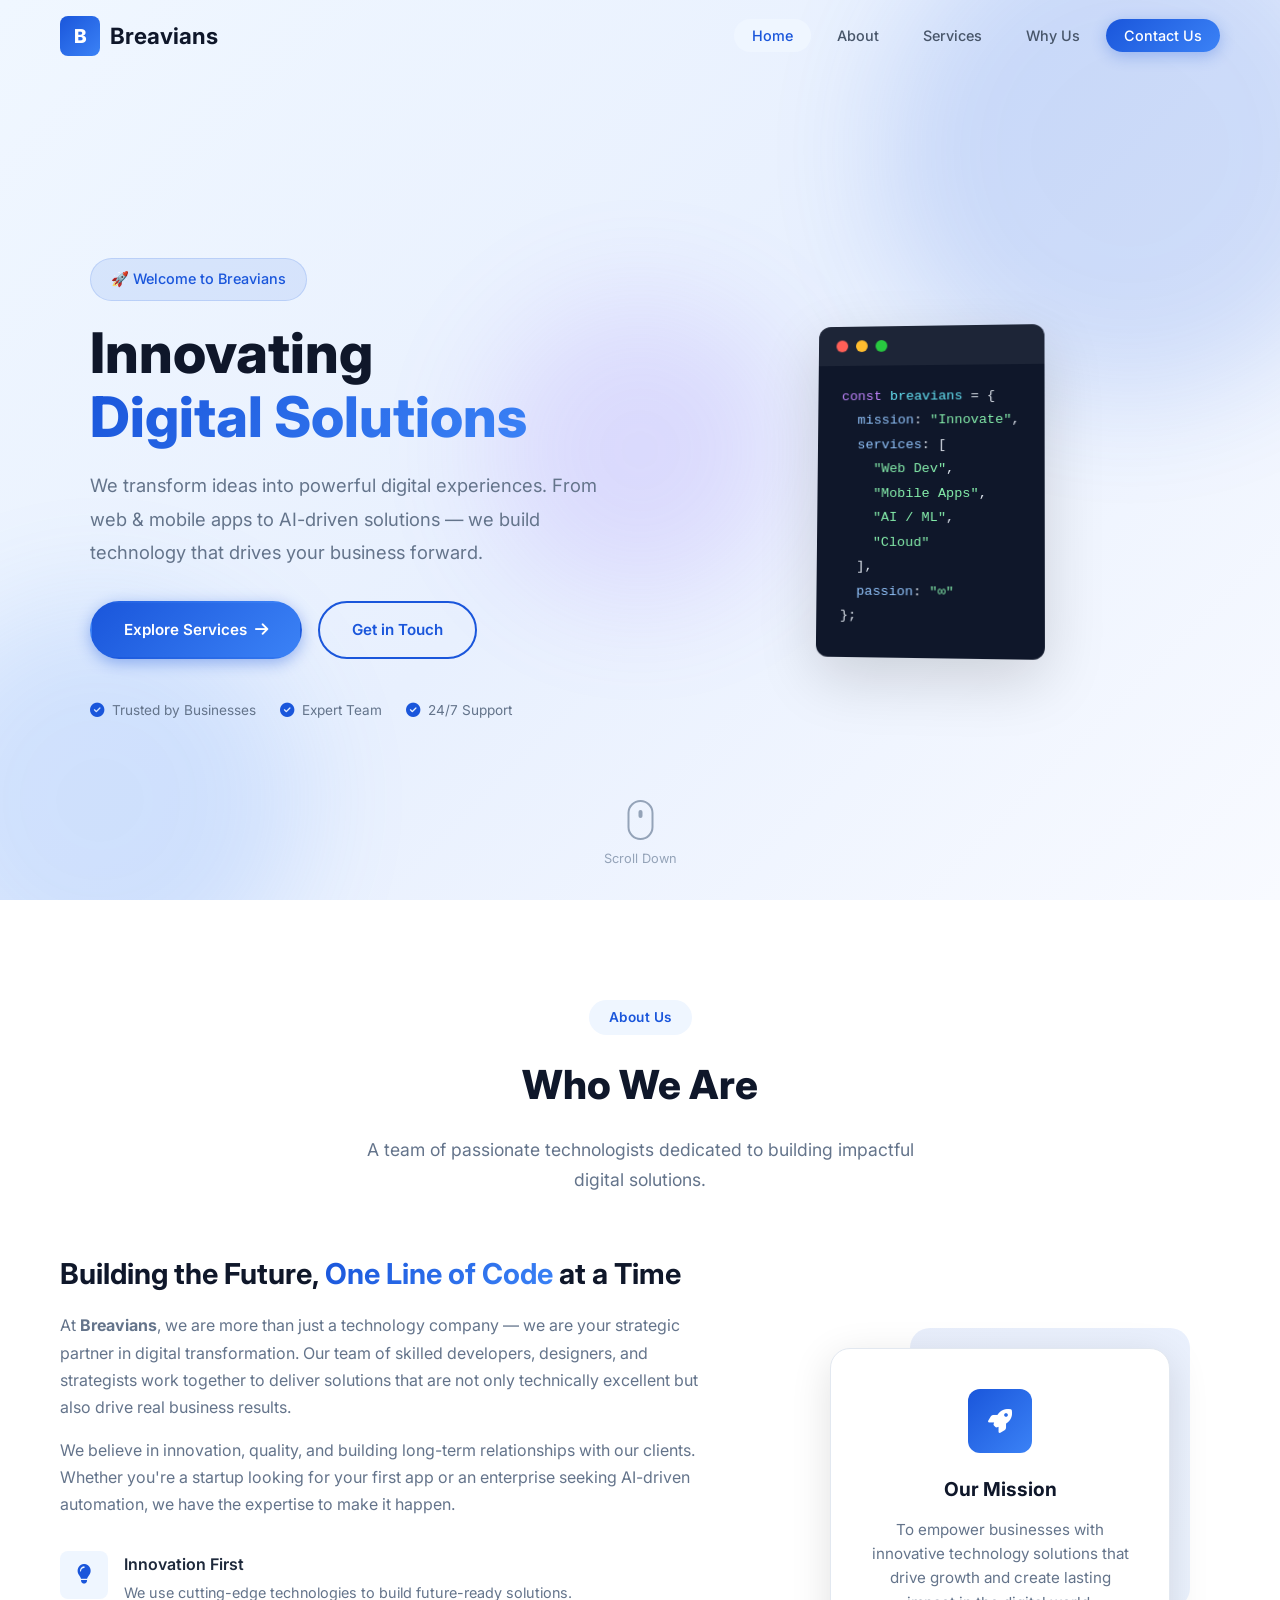
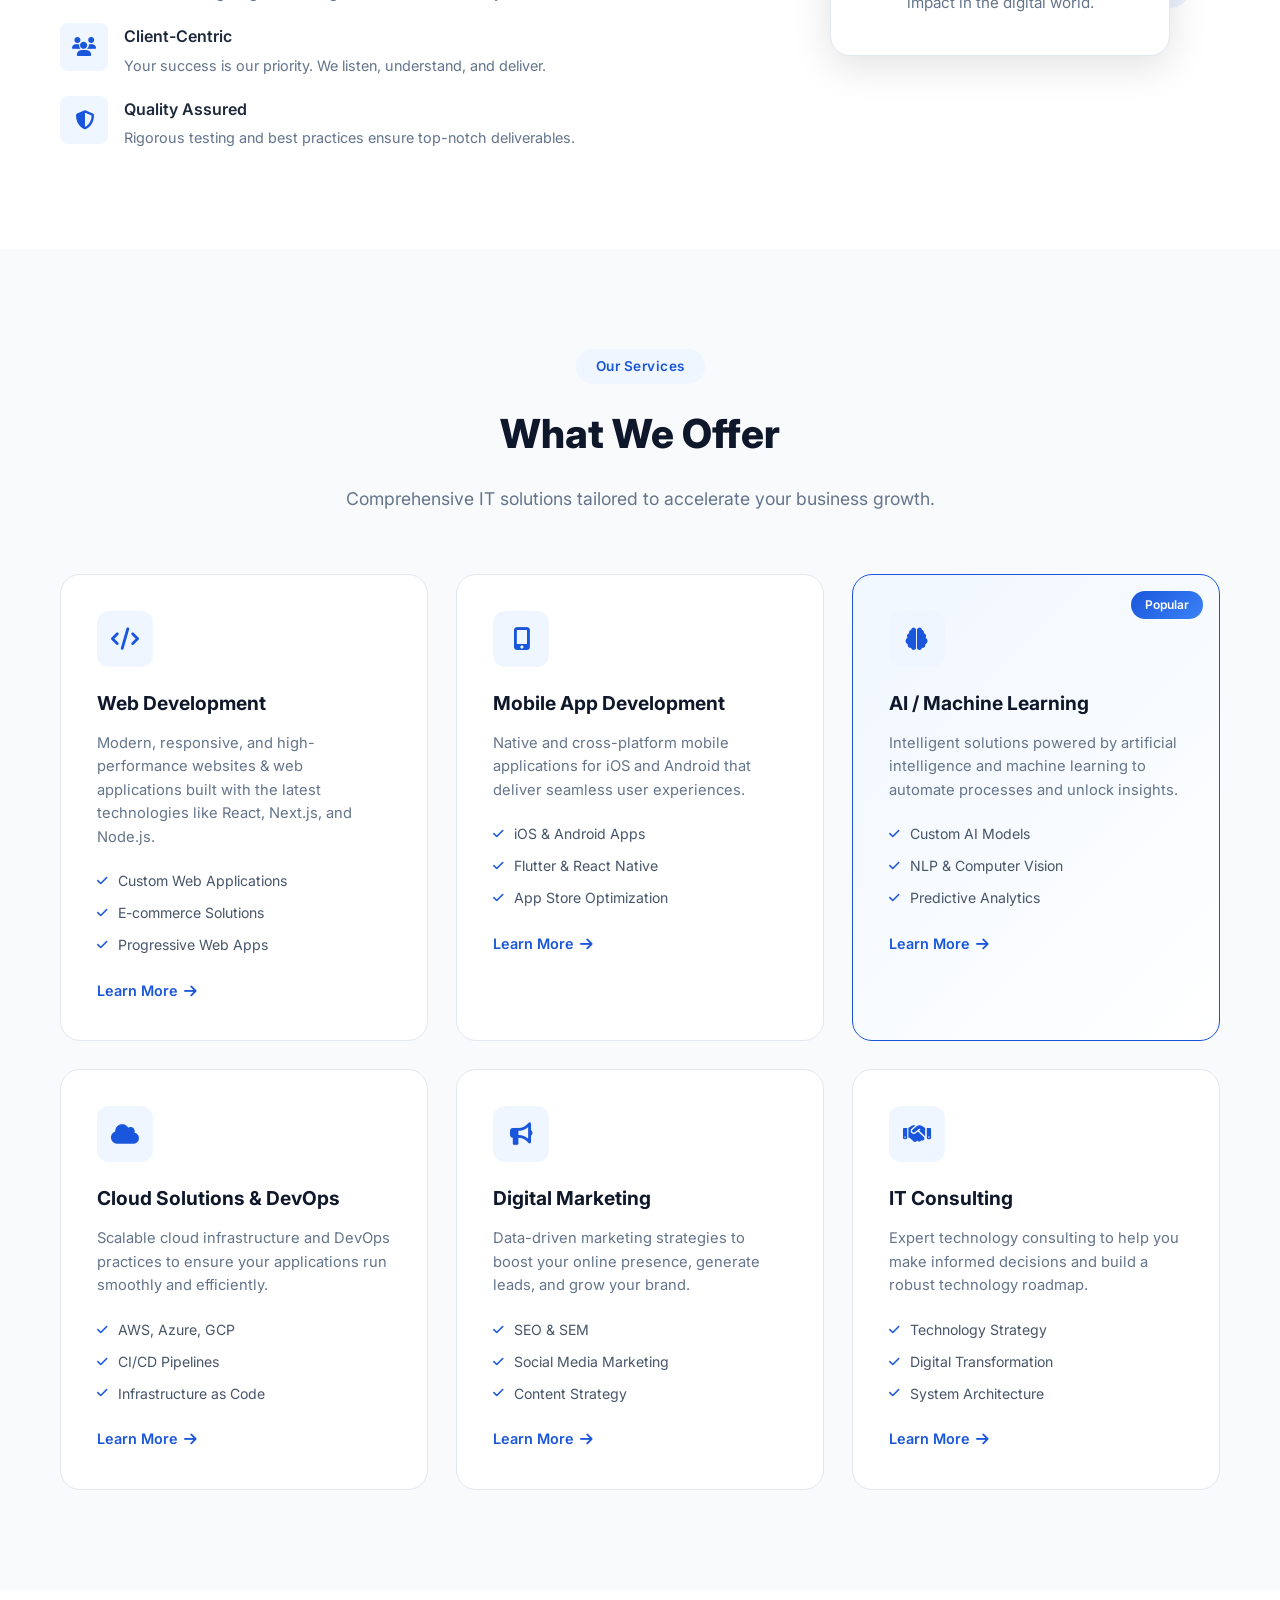
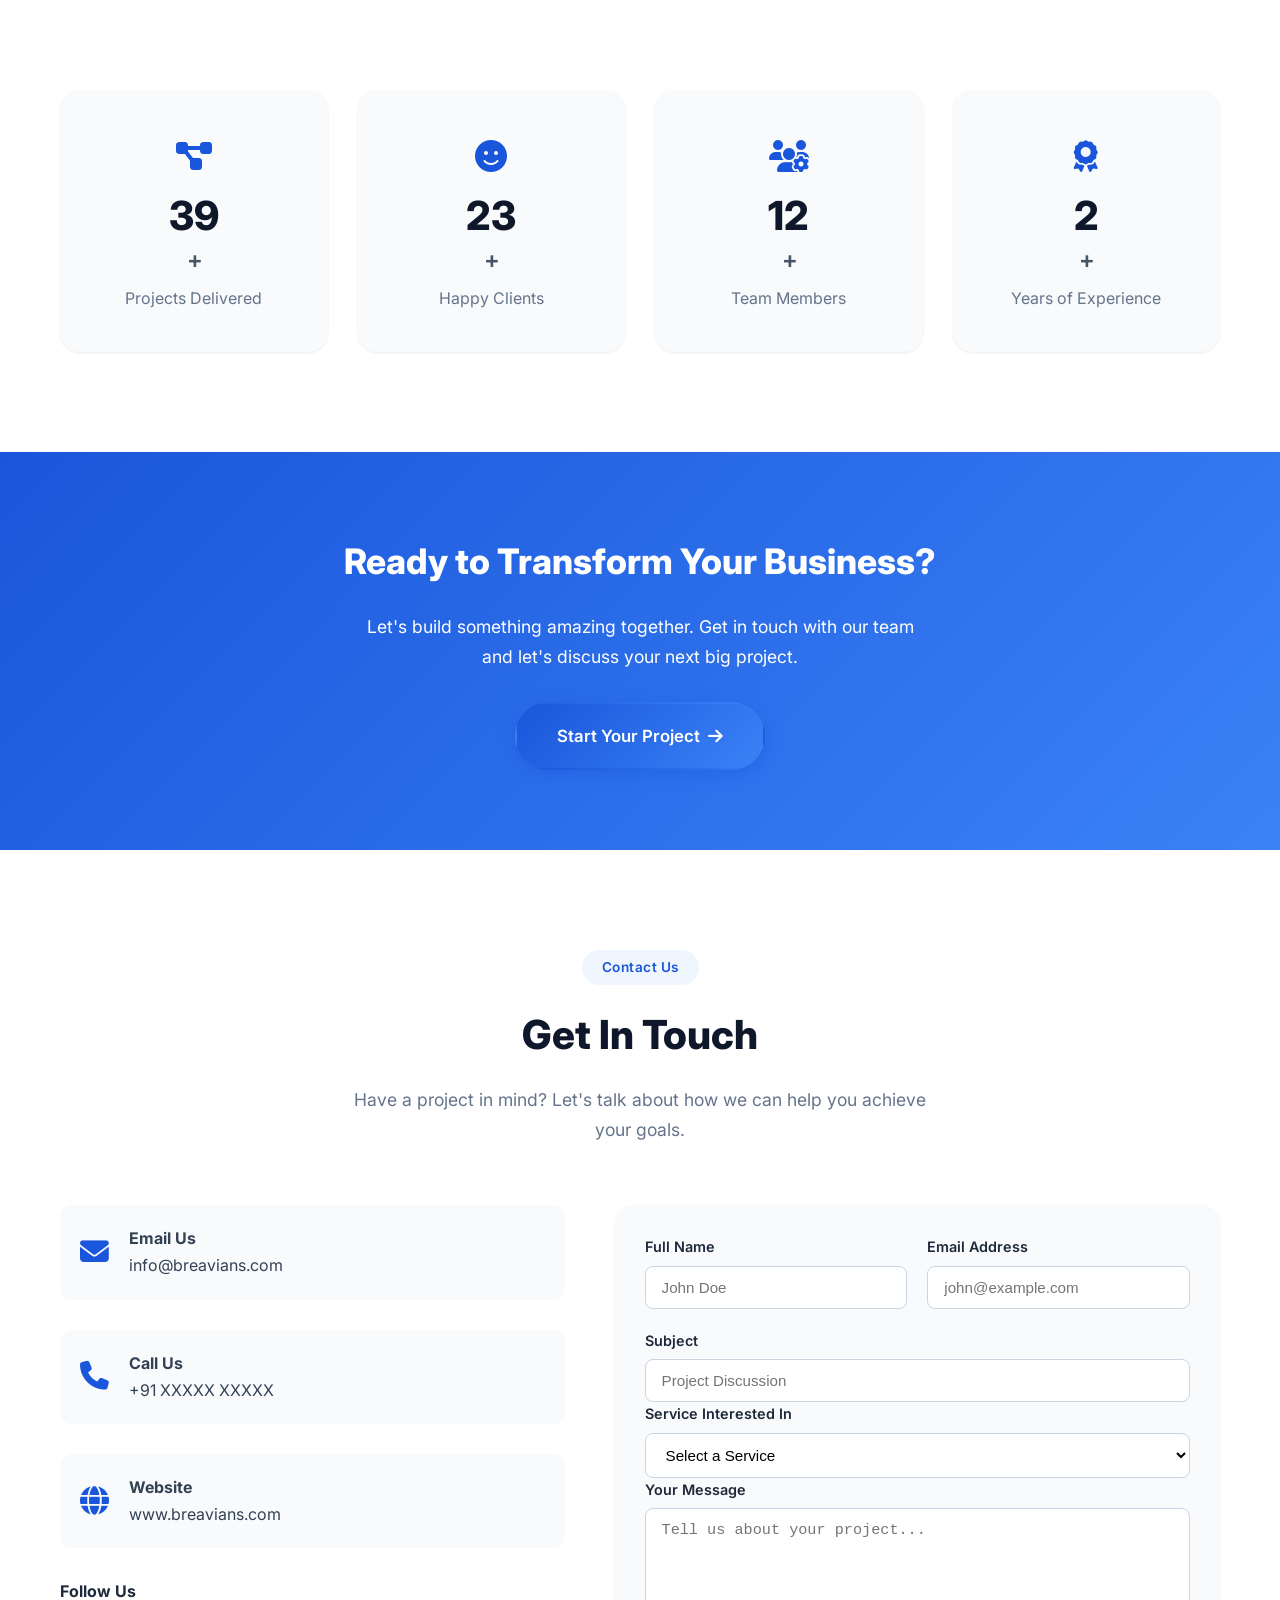
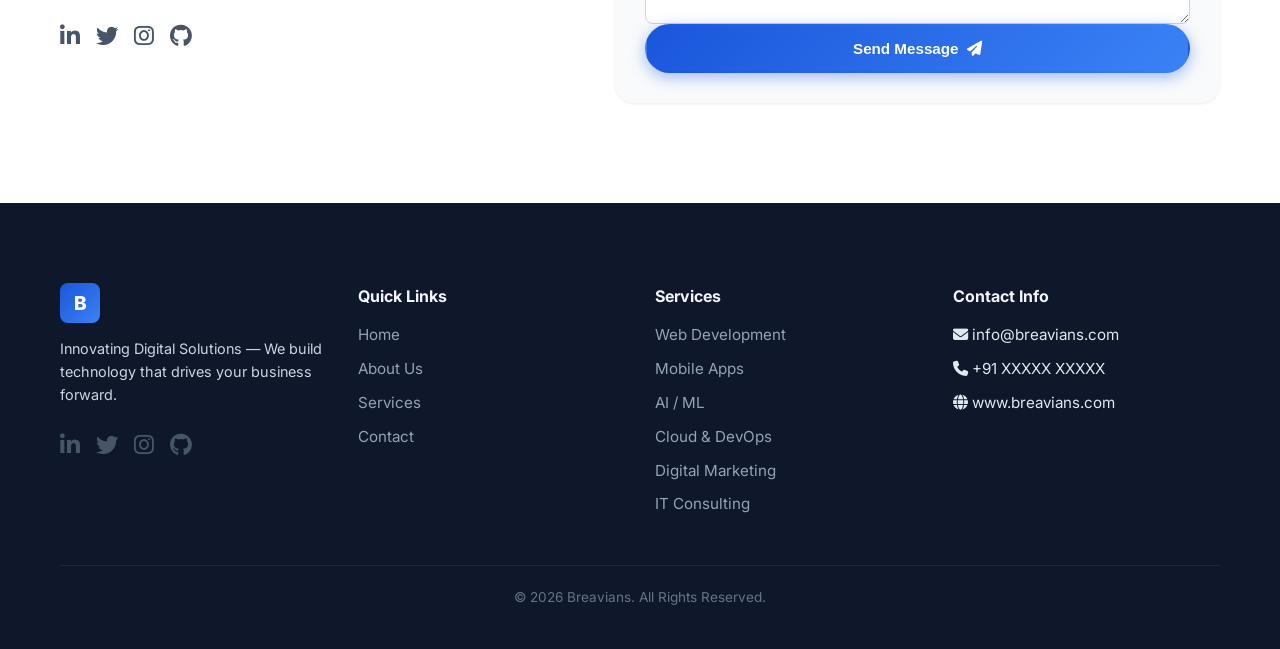
==== index.html @ f29b7658 "Initial Breavians website commit" ====
<!DOCTYPE html>
<html lang="en">
<head>
    <meta charset="UTF-8">
    <meta name="viewport" content="width=device-width, initial-scale=1.0">
    <meta name="description" content="Breavians - Innovating Digital Solutions. We offer Web Development, Mobile App Development, AI/ML, Cloud Solutions, Digital Marketing & IT Consulting.">
    <meta name="keywords" content="Breavians, IT Services, Web Development, Mobile App Development, AI, Machine Learning, Cloud Solutions, DevOps, Digital Marketing, IT Consulting">
    <title>Breavians - Innovating Digital Solutions</title>
    <link rel="stylesheet" href="css/style.css">
    <link rel="preconnect" href="https://fonts.googleapis.com">
    <link rel="preconnect" href="https://fonts.gstatic.com" crossorigin>
    <link href="https://fonts.googleapis.com/css2?family=Inter:wght@300;400;500;600;700;800&display=swap" rel="stylesheet">
    <link rel="stylesheet" href="https://cdnjs.cloudflare.com/ajax/libs/font-awesome/6.5.1/css/all.min.css">
</head>
<body>

    <!-- ========== NAVBAR ========== -->
    <nav class="navbar" id="navbar">
        <div class="container nav-container">
            <a href="#home" class="logo">
                <span class="logo-icon">B</span>
                <span class="logo-text">Breavians</span>
            </a>
            <ul class="nav-links" id="navLinks">
                <li><a href="#home" class="active">Home</a></li>
                <li><a href="#about">About</a></li>
                <li><a href="#services">Services</a></li>
                <li><a href="#stats">Why Us</a></li>
                <li><a href="#contact" class="nav-cta">Contact Us</a></li>
            </ul>
            <button class="hamburger" id="hamburger" aria-label="Toggle menu">
                <span></span>
                <span></span>
                <span></span>
            </button>
        </div>
    </nav>

    <!-- ========== HERO SECTION ========== -->
    <section class="hero" id="home">
        <div class="hero-bg-shapes">
            <div class="shape shape-1"></div>
            <div class="shape shape-2"></div>
            <div class="shape shape-3"></div>
        </div>
        <div class="container hero-container">
            <div class="hero-content" data-animate="fade-up">
                <span class="hero-badge">🚀 Welcome to Breavians</span>
                <h1>Innovating<br><span class="gradient-text">Digital Solutions</span></h1>
                <p class="hero-description">We transform ideas into powerful digital experiences. From web & mobile apps to AI-driven solutions — we build technology that drives your business forward.</p>
                <div class="hero-buttons">
                    <a href="#services" class="btn btn-primary">
                        Explore Services
                        <i class="fas fa-arrow-right"></i>
                    </a>
                    <a href="#contact" class="btn btn-outline">
                        Get in Touch
                    </a>
                </div>
                <div class="hero-trust">
                    <div class="trust-item">
                        <i class="fas fa-check-circle"></i>
                        <span>Trusted by Businesses</span>
                    </div>
                    <div class="trust-item">
                        <i class="fas fa-check-circle"></i>
                        <span>Expert Team</span>
                    </div>
                    <div class="trust-item">
                        <i class="fas fa-check-circle"></i>
                        <span>24/7 Support</span>
                    </div>
                </div>
            </div>
            <div class="hero-visual" data-animate="fade-left">
                <div class="hero-card">
                    <div class="code-window">
                        <div class="code-header">
                            <span class="dot red"></span>
                            <span class="dot yellow"></span>
                            <span class="dot green"></span>
                        </div>
                        <div class="code-body">
                            <pre><code><span class="code-keyword">const</span> <span class="code-var">breavians</span> = {
  <span class="code-key">mission</span>: <span class="code-string">"Innovate"</span>,
  <span class="code-key">services</span>: [
    <span class="code-string">"Web Dev"</span>,
    <span class="code-string">"Mobile Apps"</span>,
    <span class="code-string">"AI / ML"</span>,
    <span class="code-string">"Cloud"</span>
  ],
  <span class="code-key">passion</span>: <span class="code-string">"∞"</span>
};</code></pre>
                        </div>
                    </div>
                </div>
            </div>
        </div>
        <div class="hero-scroll">
            <a href="#about">
                <div class="mouse">
                    <div class="wheel"></div>
                </div>
                <span>Scroll Down</span>
            </a>
        </div>
    </section>

    <!-- ========== ABOUT SECTION ========== -->
    <section class="about" id="about">
        <div class="container">
            <div class="section-header" data-animate="fade-up">
                <span class="section-tag">About Us</span>
                <h2>Who We Are</h2>
                <p class="section-subtitle">A team of passionate technologists dedicated to building impactful digital solutions.</p>
            </div>
            <div class="about-grid">
                <div class="about-content" data-animate="fade-right">
                    <h3>Building the Future, <span class="gradient-text">One Line of Code</span> at a Time</h3>
                    <p>At <strong>Breavians</strong>, we are more than just a technology company — we are your strategic partner in digital transformation. Our team of skilled developers, designers, and strategists work together to deliver solutions that are not only technically excellent but also drive real business results.</p>
                    <p>We believe in innovation, quality, and building long-term relationships with our clients. Whether you're a startup looking for your first app or an enterprise seeking AI-driven automation, we have the expertise to make it happen.</p>
                    <div class="about-features">
                        <div class="about-feature">
                            <div class="feature-icon">
                                <i class="fas fa-lightbulb"></i>
                            </div>
                            <div>
                                <h4>Innovation First</h4>
                                <p>We use cutting-edge technologies to build future-ready solutions.</p>
                            </div>
                        </div>
                        <div class="about-feature">
                            <div class="feature-icon">
                                <i class="fas fa-users"></i>
                            </div>
                            <div>
                                <h4>Client-Centric</h4>
                                <p>Your success is our priority. We listen, understand, and deliver.</p>
                            </div>
                        </div>
                        <div class="about-feature">
                            <div class="feature-icon">
                                <i class="fas fa-shield-alt"></i>
                            </div>
                            <div>
                                <h4>Quality Assured</h4>
                                <p>Rigorous testing and best practices ensure top-notch deliverables.</p>
                            </div>
                        </div>
                    </div>
                </div>
                <div class="about-visual" data-animate="fade-left">
                    <div class="about-image-wrapper">
                        <div class="about-pattern"></div>
                        <div class="about-card">
                            <div class="about-card-icon">
                                <i class="fas fa-rocket"></i>
                            </div>
                            <h4>Our Mission</h4>
                            <p>To empower businesses with innovative technology solutions that drive growth and create lasting impact in the digital world.</p>
                        </div>
                    </div>
                </div>
            </div>
        </div>
    </section>

    <!-- ========== SERVICES SECTION ========== -->
    <section class="services" id="services">
        <div class="container">
            <div class="section-header" data-animate="fade-up">
                <span class="section-tag">Our Services</span>
                <h2>What We Offer</h2>
                <p class="section-subtitle">Comprehensive IT solutions tailored to accelerate your business growth.</p>
            </div>
            <div class="services-grid">
                <div class="service-card" data-animate="fade-up" data-delay="0">
                    <div class="service-icon">
                        <i class="fas fa-code"></i>
                    </div>
                    <h3>Web Development</h3>
                    <p>Modern, responsive, and high-performance websites & web applications built with the latest technologies like React, Next.js, and Node.js.</p>
                    <ul class="service-features">
                        <li><i class="fas fa-check"></i> Custom Web Applications</li>
                        <li><i class="fas fa-check"></i> E-commerce Solutions</li>
                        <li><i class="fas fa-check"></i> Progressive Web Apps</li>
                    </ul>
                    <a href="#contact" class="service-link">Learn More <i class="fas fa-arrow-right"></i></a>
                </div>

                <div class="service-card" data-animate="fade-up" data-delay="100">
                    <div class="service-icon">
                        <i class="fas fa-mobile-alt"></i>
                    </div>
                    <h3>Mobile App Development</h3>
                    <p>Native and cross-platform mobile applications for iOS and Android that deliver seamless user experiences.</p>
                    <ul class="service-features">
                        <li><i class="fas fa-check"></i> iOS & Android Apps</li>
                        <li><i class="fas fa-check"></i> Flutter & React Native</li>
                        <li><i class="fas fa-check"></i> App Store Optimization</li>
                    </ul>
                    <a href="#contact" class="service-link">Learn More <i class="fas fa-arrow-right"></i></a>
                </div>

                <div class="service-card featured" data-animate="fade-up" data-delay="200">
                    <div class="featured-badge">Popular</div>
                    <div class="service-icon">
                        <i class="fas fa-brain"></i>
                    </div>
                    <h3>AI / Machine Learning</h3>
                    <p>Intelligent solutions powered by artificial intelligence and machine learning to automate processes and unlock insights.</p>
                    <ul class="service-features">
                        <li><i class="fas fa-check"></i> Custom AI Models</li>
                        <li><i class="fas fa-check"></i> NLP & Computer Vision</li>
                        <li><i class="fas fa-check"></i> Predictive Analytics</li>
                    </ul>
                    <a href="#contact" class="service-link">Learn More <i class="fas fa-arrow-right"></i></a>
                </div>

                <div class="service-card" data-animate="fade-up" data-delay="300">
                    <div class="service-icon">
                        <i class="fas fa-cloud"></i>
                    </div>
                    <h3>Cloud Solutions & DevOps</h3>
                    <p>Scalable cloud infrastructure and DevOps practices to ensure your applications run smoothly and efficiently.</p>
                    <ul class="service-features">
                        <li><i class="fas fa-check"></i> AWS, Azure, GCP</li>
                        <li><i class="fas fa-check"></i> CI/CD Pipelines</li>
                        <li><i class="fas fa-check"></i> Infrastructure as Code</li>
                    </ul>
                    <a href="#contact" class="service-link">Learn More <i class="fas fa-arrow-right"></i></a>
                </div>

                <div class="service-card" data-animate="fade-up" data-delay="400">
                    <div class="service-icon">
                        <i class="fas fa-bullhorn"></i>
                    </div>
                    <h3>Digital Marketing</h3>
                    <p>Data-driven marketing strategies to boost your online presence, generate leads, and grow your brand.</p>
                    <ul class="service-features">
                        <li><i class="fas fa-check"></i> SEO & SEM</li>
                        <li><i class="fas fa-check"></i> Social Media Marketing</li>
                        <li><i class="fas fa-check"></i> Content Strategy</li>
                    </ul>
                    <a href="#contact" class="service-link">Learn More <i class="fas fa-arrow-right"></i></a>
                </div>

                <div class="service-card" data-animate="fade-up" data-delay="500">
                    <div class="service-icon">
                        <i class="fas fa-handshake"></i>
                    </div>
                    <h3>IT Consulting</h3>
                    <p>Expert technology consulting to help you make informed decisions and build a robust technology roadmap.</p>
                    <ul class="service-features">
                        <li><i class="fas fa-check"></i> Technology Strategy</li>
                        <li><i class="fas fa-check"></i> Digital Transformation</li>
                        <li><i class="fas fa-check"></i> System Architecture</li>
                    </ul>
                    <a href="#contact" class="service-link">Learn More <i class="fas fa-arrow-right"></i></a>
                </div>
            </div>
        </div>
    </section>

    <!-- ========== STATS SECTION ========== -->
    <section class="stats" id="stats">
        <div class="container">
            <div class="stats-grid">
                <div class="stat-card" data-animate="fade-up">
                    <div class="stat-icon"><i class="fas fa-project-diagram"></i></div>
                    <div class="stat-number" data-count="50">0</div>
                    <div class="stat-suffix">+</div>
                    <p>Projects Delivered</p>
                </div>
                <div class="stat-card" data-animate="fade-up" data-delay="100">
                    <div class="stat-icon"><i class="fas fa-smile"></i></div>
                    <div class="stat-number" data-count="30">0</div>
                    <div class="stat-suffix">+</div>
                    <p>Happy Clients</p>
                </div>
                <div class="stat-card" data-animate="fade-up" data-delay="200">
                    <div class="stat-icon"><i class="fas fa-users-cog"></i></div>
                    <div class="stat-number" data-count="15">0</div>
                    <div class="stat-suffix">+</div>
                    <p>Team Members</p>
                </div>
                <div class="stat-card" data-animate="fade-up" data-delay="300">
                    <div class="stat-icon"><i class="fas fa-award"></i></div>
                    <div class="stat-number" data-count="3">0</div>
                    <div class="stat-suffix">+</div>
                    <p>Years of Experience</p>
                </div>
            </div>
        </div>
    </section>

    <!-- ========== CTA SECTION ========== -->
    <section class="cta-section">
        <div class="container">
            <div class="cta-card" data-animate="fade-up">
                <h2>Ready to Transform Your Business?</h2>
                <p>Let's build something amazing together. Get in touch with our team and let's discuss your next big project.</p>
                <a href="#contact" class="btn btn-primary btn-lg">
                    Start Your Project
                    <i class="fas fa-arrow-right"></i>
                </a>
            </div>
        </div>
    </section>

    <!-- ========== CONTACT SECTION ========== -->
    <section class="contact" id="contact">
        <div class="container">
            <div class="section-header" data-animate="fade-up">
                <span class="section-tag">Contact Us</span>
                <h2>Get In Touch</h2>
                <p class="section-subtitle">Have a project in mind? Let's talk about how we can help you achieve your goals.</p>
            </div>
            <div class="contact-grid">
                <div class="contact-info" data-animate="fade-right">
                    <div class="contact-card">
                        <div class="contact-icon">
                            <i class="fas fa-envelope"></i>
                        </div>
                        <div>
                            <h4>Email Us</h4>
                            <p>info@breavians.com</p>
                        </div>
                    </div>
                    <div class="contact-card">
                        <div class="contact-icon">
                            <i class="fas fa-phone"></i>
                        </div>
                        <div>
                            <h4>Call Us</h4>
                            <p>+91 XXXXX XXXXX</p>
                        </div>
                    </div>
                    <div class="contact-card">
                        <div class="contact-icon">
                            <i class="fas fa-globe"></i>
                        </div>
                        <div>
                            <h4>Website</h4>
                            <p>www.breavians.com</p>
                        </div>
                    </div>
                    <div class="contact-socials">
                        <h4>Follow Us</h4>
                        <div class="social-links">
                            <a href="#" aria-label="LinkedIn"><i class="fab fa-linkedin-in"></i></a>
                            <a href="#" aria-label="Twitter"><i class="fab fa-twitter"></i></a>
                            <a href="#" aria-label="Instagram"><i class="fab fa-instagram"></i></a>
                            <a href="#" aria-label="GitHub"><i class="fab fa-github"></i></a>
                        </div>
                    </div>
                </div>
                <div class="contact-form-wrapper" data-animate="fade-left">
                    <form class="contact-form" id="contactForm">
                        <div class="form-row">
                            <div class="form-group">
                                <label for="name">Full Name</label>
                                <input type="text" id="name" name="name" placeholder="John Doe" required>
                            </div>
                            <div class="form-group">
                                <label for="email">Email Address</label>
                                <input type="email" id="email" name="email" placeholder="john@example.com" required>
                            </div>
                        </div>
                        <div class="form-group">
                            <label for="subject">Subject</label>
                            <input type="text" id="subject" name="subject" placeholder="Project Discussion" required>
                        </div>
                        <div class="form-group">
                            <label for="service">Service Interested In</label>
                            <select id="service" name="service">
                                <option value="">Select a Service</option>
                                <option value="web">Web Development</option>
                                <option value="mobile">Mobile App Development</option>
                                <option value="ai">AI / Machine Learning</option>
                                <option value="cloud">Cloud Solutions & DevOps</option>
                                <option value="marketing">Digital Marketing</option>
                                <option value="consulting">IT Consulting</option>
                            </select>
                        </div>
                        <div class="form-group">
                            <label for="message">Your Message</label>
                            <textarea id="message" name="message" rows="5" placeholder="Tell us about your project..." required></textarea>
                        </div>
                        <button type="submit" class="btn btn-primary btn-full">
                            Send Message
                            <i class="fas fa-paper-plane"></i>
                        </button>
                    </form>
                </div>
            </div>
        </div>
    </section>

    <!-- ========== FOOTER ========== -->
    <footer class="footer">
        <div class="container">
            <div class="footer-grid">
                <div class="footer-brand">
                    <a href="#home" class="logo">
                        <span class="logo-icon">B</span>
                        <span class="logo-text">Breavians</span>
                    </a>
                    <p>Innovating Digital Solutions — We build technology that drives your business forward.</p>
                    <div class="social-links">
                        <a href="#" aria-label="LinkedIn"><i class="fab fa-linkedin-in"></i></a>
                        <a href="#" aria-label="Twitter"><i class="fab fa-twitter"></i></a>
                        <a href="#" aria-label="Instagram"><i class="fab fa-instagram"></i></a>
                        <a href="#" aria-label="GitHub"><i class="fab fa-github"></i></a>
                    </div>
                </div>
                <div class="footer-links">
                    <h4>Quick Links</h4>
                    <ul>
                        <li><a href="#home">Home</a></li>
                        <li><a href="#about">About Us</a></li>
                        <li><a href="#services">Services</a></li>
                        <li><a href="#contact">Contact</a></li>
                    </ul>
                </div>
                <div class="footer-links">
                    <h4>Services</h4>
                    <ul>
                        <li><a href="#services">Web Development</a></li>
                        <li><a href="#services">Mobile Apps</a></li>
                        <li><a href="#services">AI / ML</a></li>
                        <li><a href="#services">Cloud & DevOps</a></li>
                        <li><a href="#services">Digital Marketing</a></li>
                        <li><a href="#services">IT Consulting</a></li>
                    </ul>
                </div>
                <div class="footer-links">
                    <h4>Contact Info</h4>
                    <ul>
                        <li><i class="fas fa-envelope"></i> info@breavians.com</li>
                        <li><i class="fas fa-phone"></i> +91 XXXXX XXXXX</li>
                        <li><i class="fas fa-globe"></i> www.breavians.com</li>
                    </ul>
                </div>
            </div>
            <div class="footer-bottom">
                <p>&copy; 2026 Breavians. All Rights Reserved.</p>
            </div>
        </div>
    </footer>

    <script src="js/main.js"></script>
</body>
</html>
---- css/style.css ----
/* ========== CSS VARIABLES & RESET ========== */
:root {
    --primary: #1a56db;
    --primary-light: #2563eb;
    --primary-dark: #1e40af;
    --primary-bg: #eff6ff;
    --accent: #3b82f6;
    --white: #ffffff;
    --gray-50: #f8fafc;
    --gray-100: #f1f5f9;
    --gray-200: #e2e8f0;
    --gray-300: #cbd5e1;
    --gray-400: #94a3b8;
    --gray-500: #64748b;
    --gray-600: #475569;
    --gray-700: #334155;
    --gray-800: #1e293b;
    --gray-900: #0f172a;
    --gradient: linear-gradient(135deg, var(--primary) 0%, var(--accent) 100%);
    --shadow-sm: 0 1px 3px rgba(0,0,0,0.08);
    --shadow-md: 0 4px 20px rgba(0,0,0,0.1);
    --shadow-lg: 0 10px 40px rgba(0,0,0,0.12);
    --shadow-xl: 0 20px 60px rgba(0,0,0,0.15);
    --radius-sm: 8px;
    --radius-md: 12px;
    --radius-lg: 20px;
    --radius-xl: 28px;
    --transition: all 0.3s ease;
}

*, *::before, *::after { margin: 0; padding: 0; box-sizing: border-box; }

html { scroll-behavior: smooth; scroll-padding-top: 80px; }

body {
    font-family: 'Inter', -apple-system, BlinkMacSystemFont, sans-serif;
    color: var(--gray-700);
    background: var(--white);
    line-height: 1.7;
    overflow-x: hidden;
}

a { text-decoration: none; color: inherit; transition: var(--transition); }
ul { list-style: none; }
img { max-width: 100%; display: block; }

.container {
    max-width: 1200px;
    margin: 0 auto;
    padding: 0 20px;
}

/* ========== BUTTONS ========== */
.btn {
    display: inline-flex;
    align-items: center;
    gap: 8px;
    padding: 14px 32px;
    border-radius: 50px;
    font-weight: 600;
    font-size: 0.95rem;
    cursor: pointer;
    transition: var(--transition);
    border: 2px solid transparent;
}

.btn-primary {
    background: var(--gradient);
    color: var(--white);
    box-shadow: 0 4px 15px rgba(26,86,219,0.4);
}

.btn-primary:hover {
    transform: translateY(-2px);
    box-shadow: 0 8px 25px rgba(26,86,219,0.5);
}

.btn-outline {
    border-color: var(--primary);
    color: var(--primary);
    background: transparent;
}

.btn-outline:hover {
    background: var(--primary);
    color: var(--white);
    transform: translateY(-2px);
}

.btn-lg { padding: 18px 40px; font-size: 1.05rem; }
.btn-full { width: 100%; justify-content: center; }

/* ========== GRADIENT TEXT ========== */
.gradient-text {
    background: var(--gradient);
    -webkit-background-clip: text;
    -webkit-text-fill-color: transparent;
    background-clip: text;
}

/* ========== SECTION COMMON ========== */
.section-header {
    text-align: center;
    margin-bottom: 60px;
}

.section-tag {
    display: inline-block;
    background: var(--primary-bg);
    color: var(--primary);
    padding: 6px 20px;
    border-radius: 50px;
    font-size: 0.85rem;
    font-weight: 600;
    margin-bottom: 16px;
    letter-spacing: 0.5px;
}

.section-header h2 {
    font-size: 2.5rem;
    font-weight: 800;
    color: var(--gray-900);
    margin-bottom: 16px;
}

.section-subtitle {
    font-size: 1.1rem;
    color: var(--gray-500);
    max-width: 600px;
    margin: 0 auto;
}


/* ========== NAVBAR ========== */
.navbar {
    position: fixed;
    top: 0;
    left: 0;
    right: 0;
    z-index: 1000;
    padding: 16px 0;
    transition: var(--transition);
}

.navbar.scrolled {
    background: rgba(255,255,255,0.95);
    backdrop-filter: blur(20px);
    box-shadow: var(--shadow-sm);
    padding: 10px 0;
}

.nav-container {
    display: flex;
    align-items: center;
    justify-content: space-between;
}

.logo {
    display: flex;
    align-items: center;
    gap: 10px;
    font-weight: 700;
    font-size: 1.4rem;
}

.logo-icon {
    width: 40px;
    height: 40px;
    background: var(--gradient);
    color: var(--white);
    border-radius: var(--radius-sm);
    display: flex;
    align-items: center;
    justify-content: center;
    font-weight: 800;
    font-size: 1.2rem;
}

.logo-text { color: var(--gray-900); }

.nav-links {
    display: flex;
    align-items: center;
    gap: 8px;
}

.nav-links a {
    padding: 8px 18px;
    border-radius: 50px;
    font-size: 0.9rem;
    font-weight: 500;
    color: var(--gray-600);
    transition: var(--transition);
}

.nav-links a:hover,
.nav-links a.active {
    color: var(--primary);
    background: var(--primary-bg);
}

.nav-cta {
    background: var(--gradient) !important;
    color: var(--white) !important;
    box-shadow: 0 4px 15px rgba(26,86,219,0.3);
}

.nav-cta:hover {
    transform: translateY(-2px);
    box-shadow: 0 6px 20px rgba(26,86,219,0.4) !important;
}

.hamburger {
    display: none;
    flex-direction: column;
    gap: 5px;
    background: none;
    border: none;
    cursor: pointer;
    padding: 5px;
}

.hamburger span {
    width: 25px;
    height: 2.5px;
    background: var(--gray-800);
    border-radius: 5px;
    transition: var(--transition);
}

.hamburger.active span:nth-child(1) { transform: rotate(45deg) translate(5px, 5px); }
.hamburger.active span:nth-child(2) { opacity: 0; }
.hamburger.active span:nth-child(3) { transform: rotate(-45deg) translate(5px, -5px); }


/* ========== HERO SECTION ========== */
.hero {
    min-height: 100vh;
    display: flex;
    align-items: center;
    position: relative;
    overflow: hidden;
    background: linear-gradient(135deg, #f0f7ff 0%, #e8f0fe 50%, #f8faff 100%);
    padding-top: 80px;
}

.hero-bg-shapes { position: absolute; inset: 0; pointer-events: none; }

.shape {
    position: absolute;
    border-radius: 50%;
    opacity: 0.15;
    filter: blur(60px);
}

.shape-1 {
    width: 500px; height: 500px;
    background: var(--primary);
    top: -100px; right: -100px;
}

.shape-2 {
    width: 400px; height: 400px;
    background: var(--accent);
    bottom: -100px; left: -100px;
}

.shape-3 {
    width: 300px; height: 300px;
    background: #8b5cf6;
    top: 50%; left: 50%;
    transform: translate(-50%, -50%);
}

.hero-container {
    display: grid;
    grid-template-columns: 1fr 1fr;
    gap: 60px;
    align-items: center;
    position: relative;
    z-index: 1;
}

.hero-badge {
    display: inline-block;
    background: rgba(26,86,219,0.1);
    color: var(--primary);
    padding: 8px 20px;
    border-radius: 50px;
    font-size: 0.9rem;
    font-weight: 500;
    margin-bottom: 20px;
    border: 1px solid rgba(26,86,219,0.15);
}

.hero-content h1 {
    font-size: 3.5rem;
    font-weight: 800;
    color: var(--gray-900);
    line-height: 1.15;
    margin-bottom: 20px;
}

.hero-description {
    font-size: 1.15rem;
    color: var(--gray-500);
    margin-bottom: 32px;
    max-width: 520px;
    line-height: 1.8;
}

.hero-buttons {
    display: flex;
    gap: 16px;
    margin-bottom: 40px;
    flex-wrap: wrap;
}

.hero-trust {
    display: flex;
    gap: 24px;
    flex-wrap: wrap;
}

.trust-item {
    display: flex;
    align-items: center;
    gap: 8px;
    font-size: 0.85rem;
    color: var(--gray-500);
}

.trust-item i { color: var(--primary); font-size: 0.9rem; }

/* Hero Code Window */
.hero-visual { display: flex; justify-content: center; }

.code-window {
    background: var(--gray-900);
    border-radius: var(--radius-md);
    overflow: hidden;
    box-shadow: var(--shadow-xl);
    width: 100%;
    max-width: 440px;
    transform: perspective(1000px) rotateY(-5deg) rotateX(3deg);
    transition: transform 0.5s ease;
}

.code-window:hover { transform: perspective(1000px) rotateY(0) rotateX(0); }

.code-header {
    display: flex;
    gap: 8px;
    padding: 14px 18px;
    background: rgba(255,255,255,0.06);
}

.dot { width: 12px; height: 12px; border-radius: 50%; }
.dot.red { background: #ff5f57; }
.dot.yellow { background: #febc2e; }
.dot.green { background: #28c840; }

.code-body {
    padding: 20px 24px 28px;
    font-family: 'Fira Code', 'Courier New', monospace;
    font-size: 0.85rem;
    line-height: 1.8;
}

.code-body pre { margin: 0; }
.code-body code { color: #e2e8f0; }
.code-keyword { color: #c084fc; }
.code-var { color: #67e8f9; }
.code-key { color: #93c5fd; }
.code-string { color: #86efac; }

/* Hero Scroll Indicator */
.hero-scroll {
    position: absolute;
    bottom: 30px;
    left: 50%;
    transform: translateX(-50%);
    z-index: 2;
}

.hero-scroll a {
    display: flex;
    flex-direction: column;
    align-items: center;
    gap: 8px;
    color: var(--gray-400);
    font-size: 0.8rem;
}

.mouse {
    width: 26px; height: 40px;
    border: 2px solid var(--gray-400);
    border-radius: 15px;
    display: flex;
    justify-content: center;
    padding-top: 8px;
}

.wheel {
    width: 4px; height: 8px;
    background: var(--gray-400);
    border-radius: 4px;
    animation: scroll-wheel 1.5s ease-in-out infinite;
}

@keyframes scroll-wheel {
    0% { opacity: 1; transform: translateY(0); }
    100% { opacity: 0; transform: translateY(12px); }
}


/* ========== ABOUT SECTION ========== */
.about {
    padding: 100px 0;
    background: var(--white);
}

.about-grid {
    display: grid;
    grid-template-columns: 1.2fr 0.8fr;
    gap: 60px;
    align-items: center;
}

.about-content h3 {
    font-size: 1.8rem;
    font-weight: 700;
    color: var(--gray-900);
    margin-bottom: 20px;
    line-height: 1.3;
}

.about-content > p {
    color: var(--gray-500);
    margin-bottom: 16px;
    font-size: 1rem;
}

.about-features {
    margin-top: 32px;
    display: flex;
    flex-direction: column;
    gap: 20px;
}

.about-feature {
    display: flex;
    gap: 16px;
    align-items: flex-start;
}

.feature-icon {
    width: 48px;
    height: 48px;
    min-width: 48px;
    background: var(--primary-bg);
    color: var(--primary);
    border-radius: var(--radius-sm);
    display: flex;
    align-items: center;
    justify-content: center;
    font-size: 1.2rem;
}

.about-feature h4 {
    font-size: 1rem;
    font-weight: 600;
    color: var(--gray-800);
    margin-bottom: 4px;
}

.about-feature p {
    font-size: 0.9rem;
    color: var(--gray-500);
    line-height: 1.5;
}

.about-visual { display: flex; justify-content: center; }

.about-image-wrapper { position: relative; }

.about-pattern {
    width: 280px;
    height: 280px;
    border-radius: var(--radius-lg);
    background: var(--gradient);
    opacity: 0.1;
    position: absolute;
    top: -20px;
    right: -20px;
}

.about-card {
    background: var(--white);
    border: 1px solid var(--gray-200);
    border-radius: var(--radius-lg);
    padding: 40px;
    position: relative;
    z-index: 1;
    box-shadow: var(--shadow-lg);
    max-width: 340px;
    text-align: center;
}

.about-card-icon {
    width: 64px;
    height: 64px;
    background: var(--gradient);
    color: var(--white);
    border-radius: var(--radius-md);
    display: flex;
    align-items: center;
    justify-content: center;
    font-size: 1.5rem;
    margin: 0 auto 20px;
}

.about-card h4 {
    font-size: 1.2rem;
    font-weight: 700;
    color: var(--gray-900);
    margin-bottom: 12px;
}

.about-card p {
    color: var(--gray-500);
    font-size: 0.95rem;
    line-height: 1.6;
}

/* ========== SERVICES SECTION ========== */
.services {
    padding: 100px 0;
    background: var(--gray-50);
}

.services-grid {
    display: grid;
    grid-template-columns: repeat(3, 1fr);
    gap: 28px;
}

.service-card {
    background: var(--white);
    border: 1px solid var(--gray-200);
    border-radius: var(--radius-lg);
    padding: 36px;
    transition: var(--transition);
    position: relative;
    overflow: hidden;
}

.service-card::before {
    content: '';
    position: absolute;
    top: 0;
    left: 0;
    right: 0;
    height: 4px;
    background: var(--gradient);
    transform: scaleX(0);
    transition: transform 0.4s ease;
}

.service-card:hover {
    transform: translateY(-8px);
    box-shadow: var(--shadow-lg);
    border-color: transparent;
}

.service-card:hover::before { transform: scaleX(1); }

.service-card.featured {
    border-color: var(--primary);
    background: linear-gradient(135deg, #f0f7ff 0%, #fff 100%);
}

.featured-badge {
    position: absolute;
    top: 16px;
    right: 16px;
    background: var(--gradient);
    color: var(--white);
    padding: 4px 14px;
    border-radius: 50px;
    font-size: 0.75rem;
    font-weight: 600;
}

.service-icon {
    width: 56px;
    height: 56px;
    background: var(--primary-bg);
    color: var(--primary);
    border-radius: var(--radius-md);
    display: flex;
    align-items: center;
    justify-content: center;
    font-size: 1.4rem;
    margin-bottom: 20px;
}

.service-card h3 {
    font-size: 1.2rem;
    font-weight: 700;
    color: var(--gray-900);
    margin-bottom: 12px;
}

.service-card > p {
    color: var(--gray-500);
    font-size: 0.92rem;
    margin-bottom: 20px;
    line-height: 1.6;
}

.service-features {
    margin-bottom: 20px;
    display: flex;
    flex-direction: column;
    gap: 8px;
}

.service-features li {
    display: flex;
    align-items: center;
    gap: 10px;
    font-size: 0.88rem;
    color: var(--gray-600);
}

.service-features li i {
    color: var(--primary);
    font-size: 0.75rem;
}

.service-link {
    display: inline-flex;
    align-items: center;
    gap: 6px;
    color: var(--primary);
    font-weight: 600;
    font-size: 0.9rem;
}

.service-link:hover { gap: 12px; }

/* ========== STATS SECTION ========== */
.stats {
    padding: 100px 0;
    background: var(--white);
}

.stats-grid {
    display: grid;
    grid-template-columns: repeat(4, 1fr);
    gap: 30px;
    text-align: center;
}

.stat-card {
    background: var(--gray-50);
    padding: 40px 20px;
    border-radius: var(--radius-lg);
    box-shadow: var(--shadow-sm);
    position: relative;
    overflow: hidden;
}

.stat-icon {
    font-size: 2rem;
    color: var(--primary);
    margin-bottom: 12px;
}

.stat-number {
    font-size: 2.5rem;
    font-weight: 800;
    color: var(--gray-900);
    line-height: 1;
    margin-bottom: 4px;
}

.stat-suffix {
    font-size: 1.5rem;
    font-weight: 600;
    color: var(--gray-600);
    margin-left: 2px;
}

.stat-card p {
    font-size: 1rem;
    color: var(--gray-500);
    margin-top: 4px;
}

/* ========== CTA SECTION ========== */
.cta-section {
    padding: 80px 0;
    background: var(--gradient);
    color: var(--white);
    text-align: center;
}

.cta-card h2 {
    font-size: 2.2rem;
    font-weight: 800;
    margin-bottom: 20px;
}

.cta-card p {
    font-size: 1.1rem;
    margin-bottom: 30px;
    max-width: 560px;
    margin-left: auto;
    margin-right: auto;
}

/* ========== CONTACT SECTION ========== */
.contact {
    padding: 100px 0;
    background: var(--white);
}

.contact-grid {
    display: grid;
    grid-template-columns: 1fr 1.2fr;
    gap: 50px;
}

.contact-info {
    display: flex;
    flex-direction: column;
    gap: 30px;
}

.contact-card {
    display: flex;
    align-items: center;
    gap: 20px;
    background: var(--gray-50);
    padding: 20px;
    border-radius: var(--radius-md);
    transition: var(--transition);
}

.contact-card:hover {
    background: var(--primary-bg);
    color: var(--primary);
}

.contact-icon {
    font-size: 1.8rem;
    color: var(--primary);
}

.contact-socials h4 {
    margin-bottom: 12px;
    font-size: 1rem;
    color: var(--gray-800);
}

.social-links a {
    display: inline-block;
    margin-right: 12px;
    font-size: 1.4rem;
    color: var(--gray-600);
    transition: var(--transition);
}

.social-links a:hover {
    color: var(--primary);
    transform: translateY(-2px);
}

/* Contact Form */
.contact-form {
    background: var(--gray-50);
    padding: 30px;
    border-radius: var(--radius-lg);
    box-shadow: var(--shadow-sm);
}

.form-row {
    display: flex;
    gap: 20px;
    flex-wrap: wrap;
    margin-bottom: 20px;
}

.form-group {
    flex: 1;
    display: flex;
    flex-direction: column;
    gap: 6px;
}

.form-group label {
    font-size: 0.9rem;
    font-weight: 600;
    color: var(--gray-800);
}

.form-group input,
.form-group select,
.form-group textarea {
    padding: 12px 16px;
    border: 1px solid var(--gray-300);
    border-radius: var(--radius-sm);
    font-size: 0.95rem;
    background: var(--white);
    transition: var(--transition);
}

.form-group input:focus,
.form-group select:focus,
.form-group textarea:focus {
    border-color: var(--primary);
    outline: none;
    box-shadow: 0 0 0 3px rgba(26,86,219,0.1);
}

/* ========== FOOTER ========== */
.footer {
    background: var(--gray-900);
    color: var(--gray-200);
    padding: 80px 0 40px;
    font-size: 0.95rem;
}

.footer-grid {
    display: grid;
    grid-template-columns: repeat(4, 1fr);
    gap: 30px;
    margin-bottom: 40px;
}

.footer-brand .logo {
    margin-bottom: 14px;
}

.footer-brand p {
    font-size: 0.9rem;
    line-height: 1.6;
    margin-bottom: 20px;
    color: var(--gray-300);
}

.footer-links h4 {
    font-size: 1rem;
    margin-bottom: 12px;
    color: var(--gray-100);
}

.footer-links ul li {
    margin-bottom: 8px;
}

.footer-links a {
    color: var(--gray-400);
    transition: var(--transition);
}

.footer-links a:hover {
    color: var(--primary);
}

.footer-bottom {
    text-align: center;
    border-top: 1px solid var(--gray-800);
    padding-top: 20px;
    font-size: 0.85rem;
    color: var(--gray-500);
}

/* ========== SCROLL REVEAL ANIMATION ========== */
[data-animate] {
    opacity: 0;
    transform: translateY(30px);
    transition: opacity 0.8s ease, transform 0.8s ease;
}

[data-animate].visible {
    opacity: 1;
    transform: translateY(0);
}

/* ========== RESPONSIVE BREAKPOINTS ========== */
@media (max-width: 1024px) {
    .hero-container { grid-template-columns: 1fr; text-align: center; }
    .about-grid { grid-template-columns: 1fr; }
    .services-grid { grid-template-columns: repeat(2, 1fr); }
    .stats-grid { grid-template-columns: repeat(2, 1fr); }
    .contact-grid { grid-template-columns: 1fr; }
    .footer-grid { grid-template-columns: repeat(2, 1fr); }
}

@media (max-width: 768px) {
    .navbar .nav-links { display: none; flex-direction: column; background: var(--white); position: absolute; top: 100%; left: 0; right: 0; padding: 20px; box-shadow: var(--shadow-md); }
    .navbar .nav-links.active { display: flex; }
    .hamburger { display: flex; }
    .hero { padding-top: 100px; }
    .hero-content h1 { font-size: 2.8rem; }
    .services-grid { grid-template-columns: 1fr; }
    .stats-grid { grid-template-columns: 1fr; }
    .footer-grid { grid-template-columns: 1fr; }
}

@media (max-width: 480px) {
    .hero-content h1 { font-size: 2.2rem; }
    .hero-description { font-size: 1rem; }
    .btn { padding: 12px 24px; font-size: 0.9rem; }
    .section-header h2 { font-size: 2rem; }
    .footer { padding: 60px 0 20px; }
}
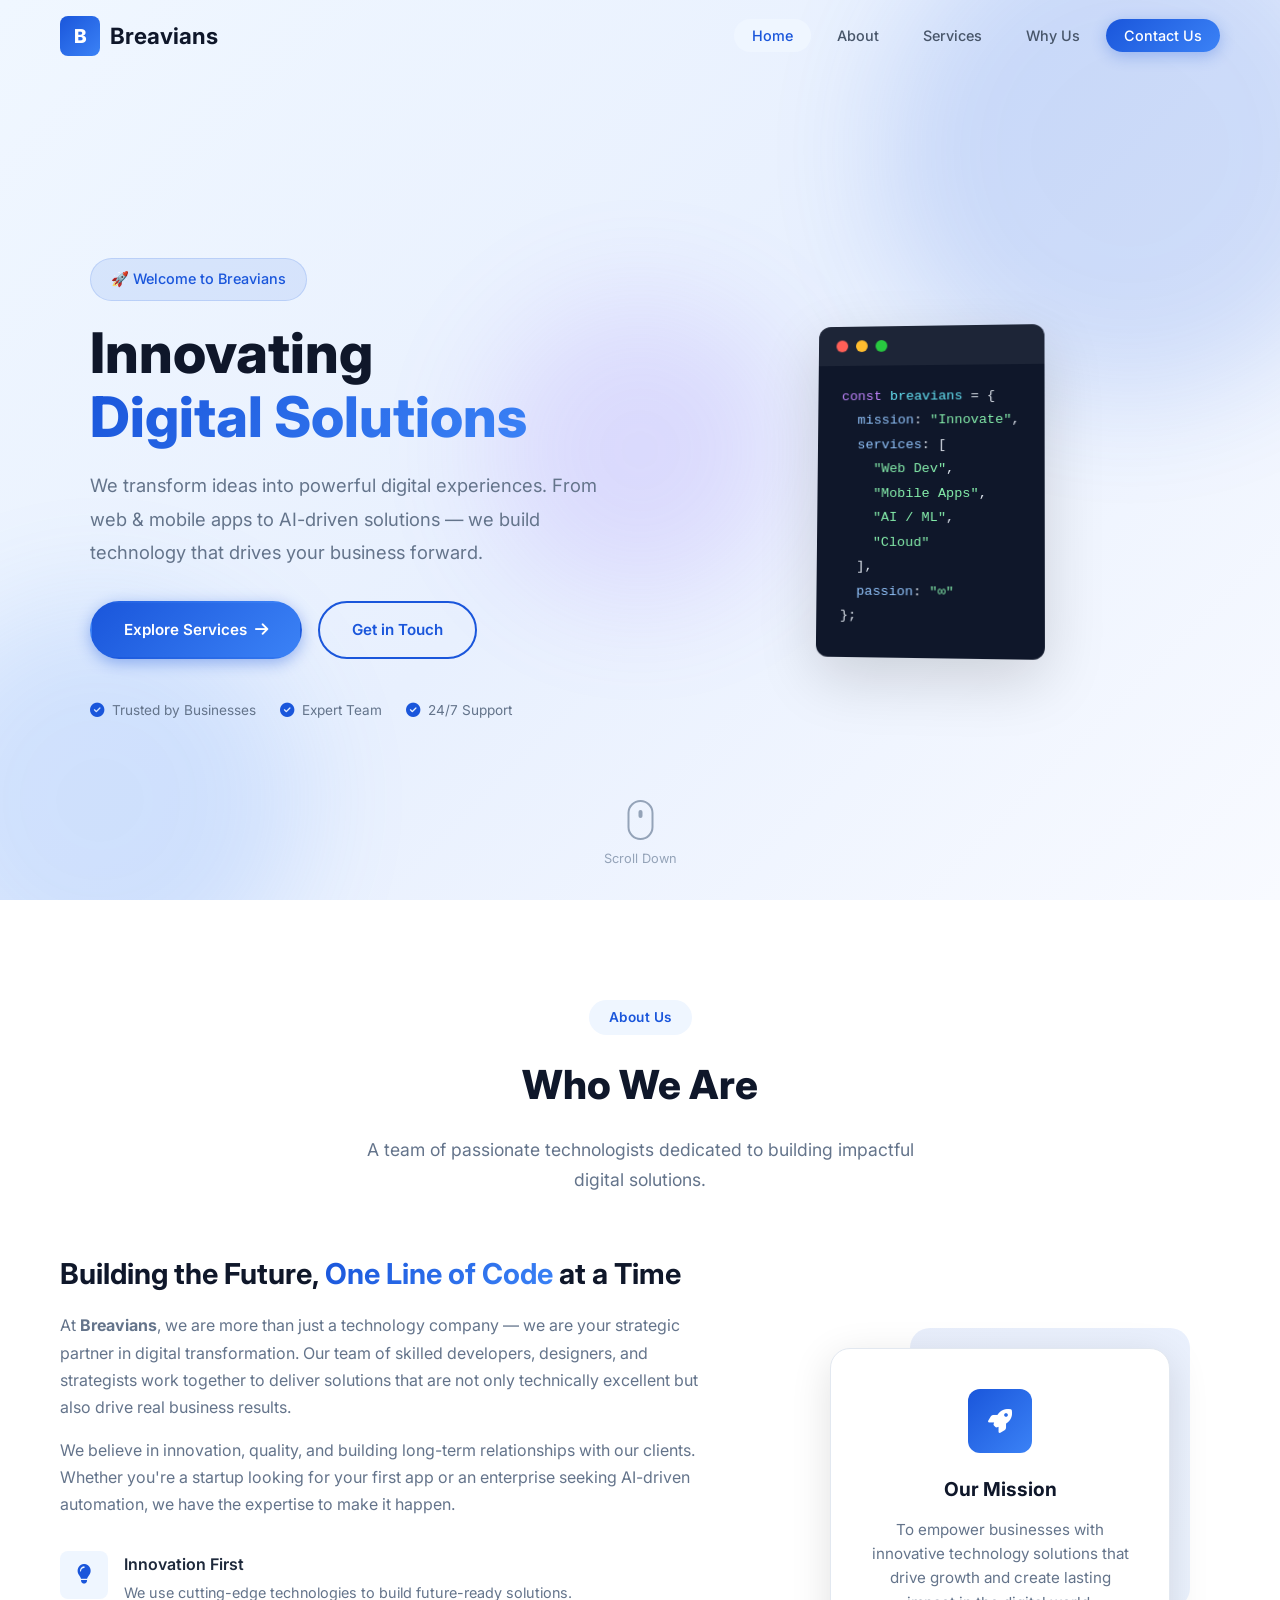
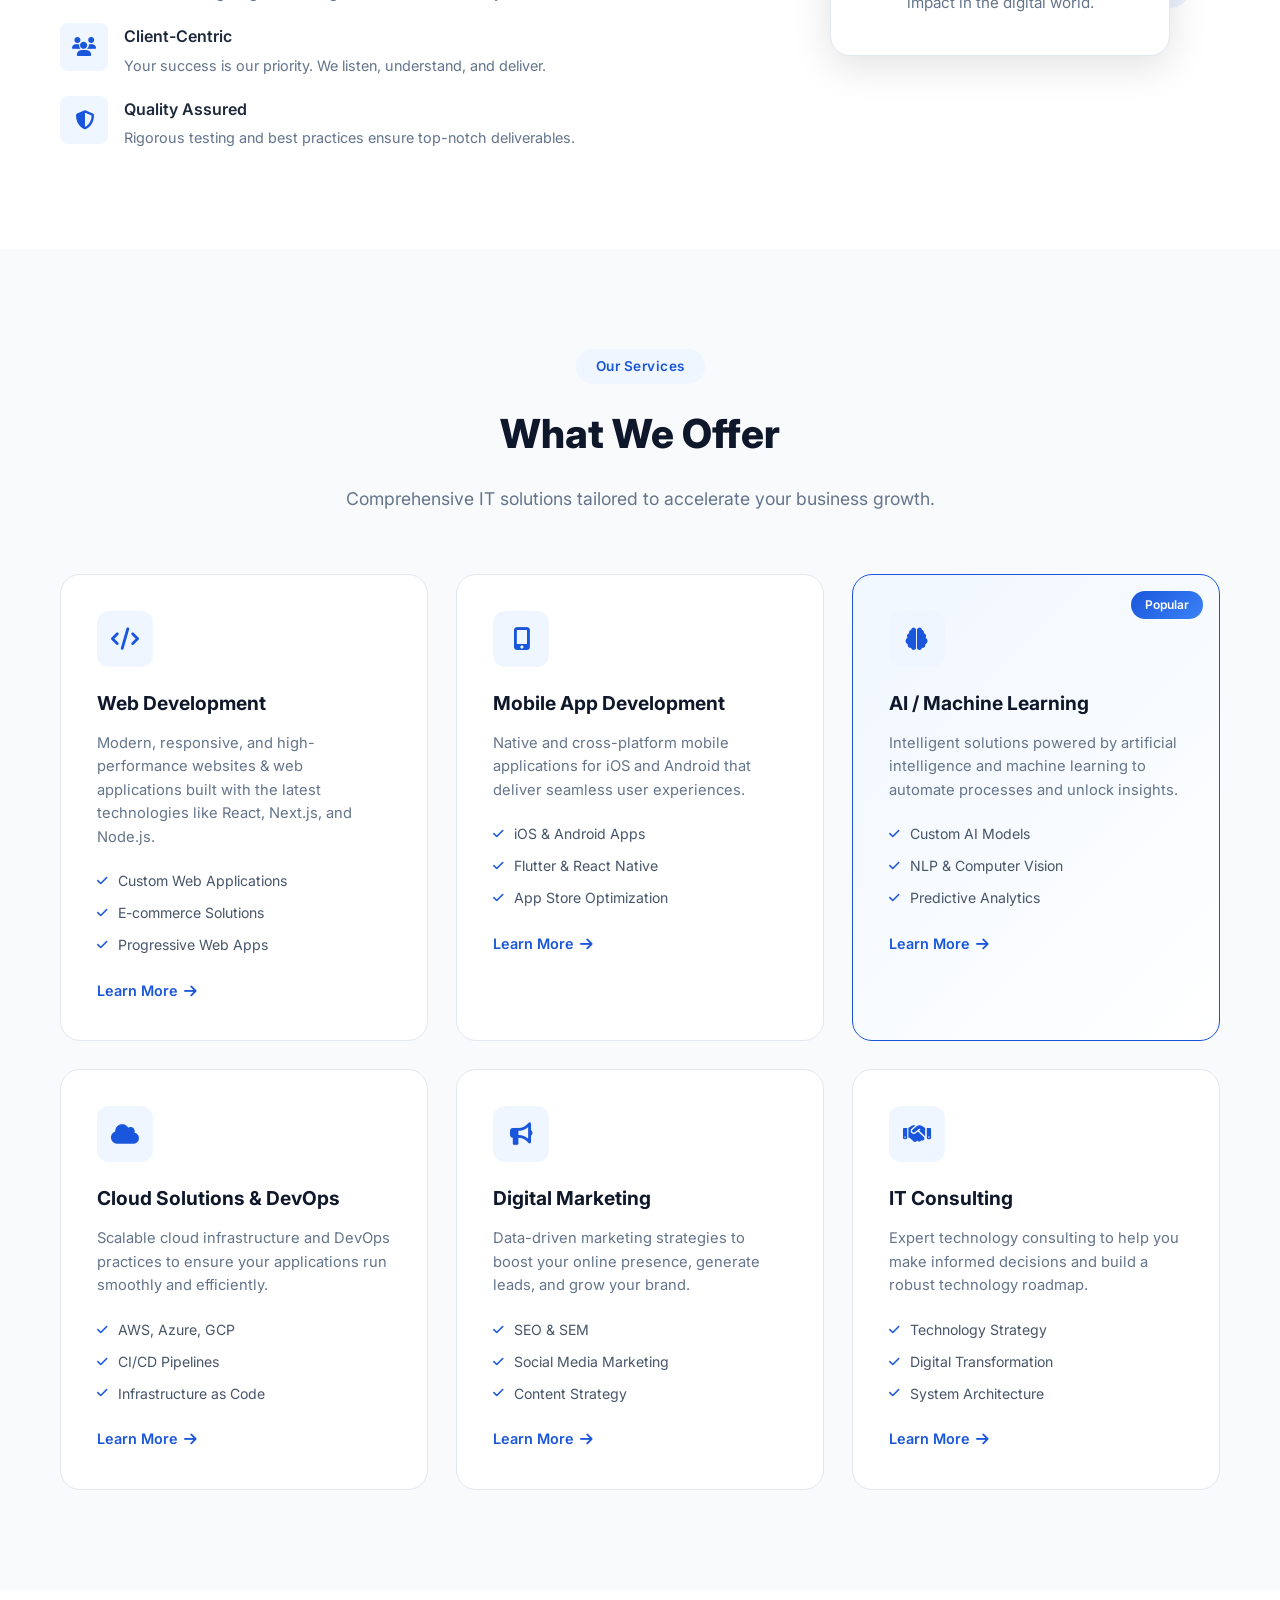
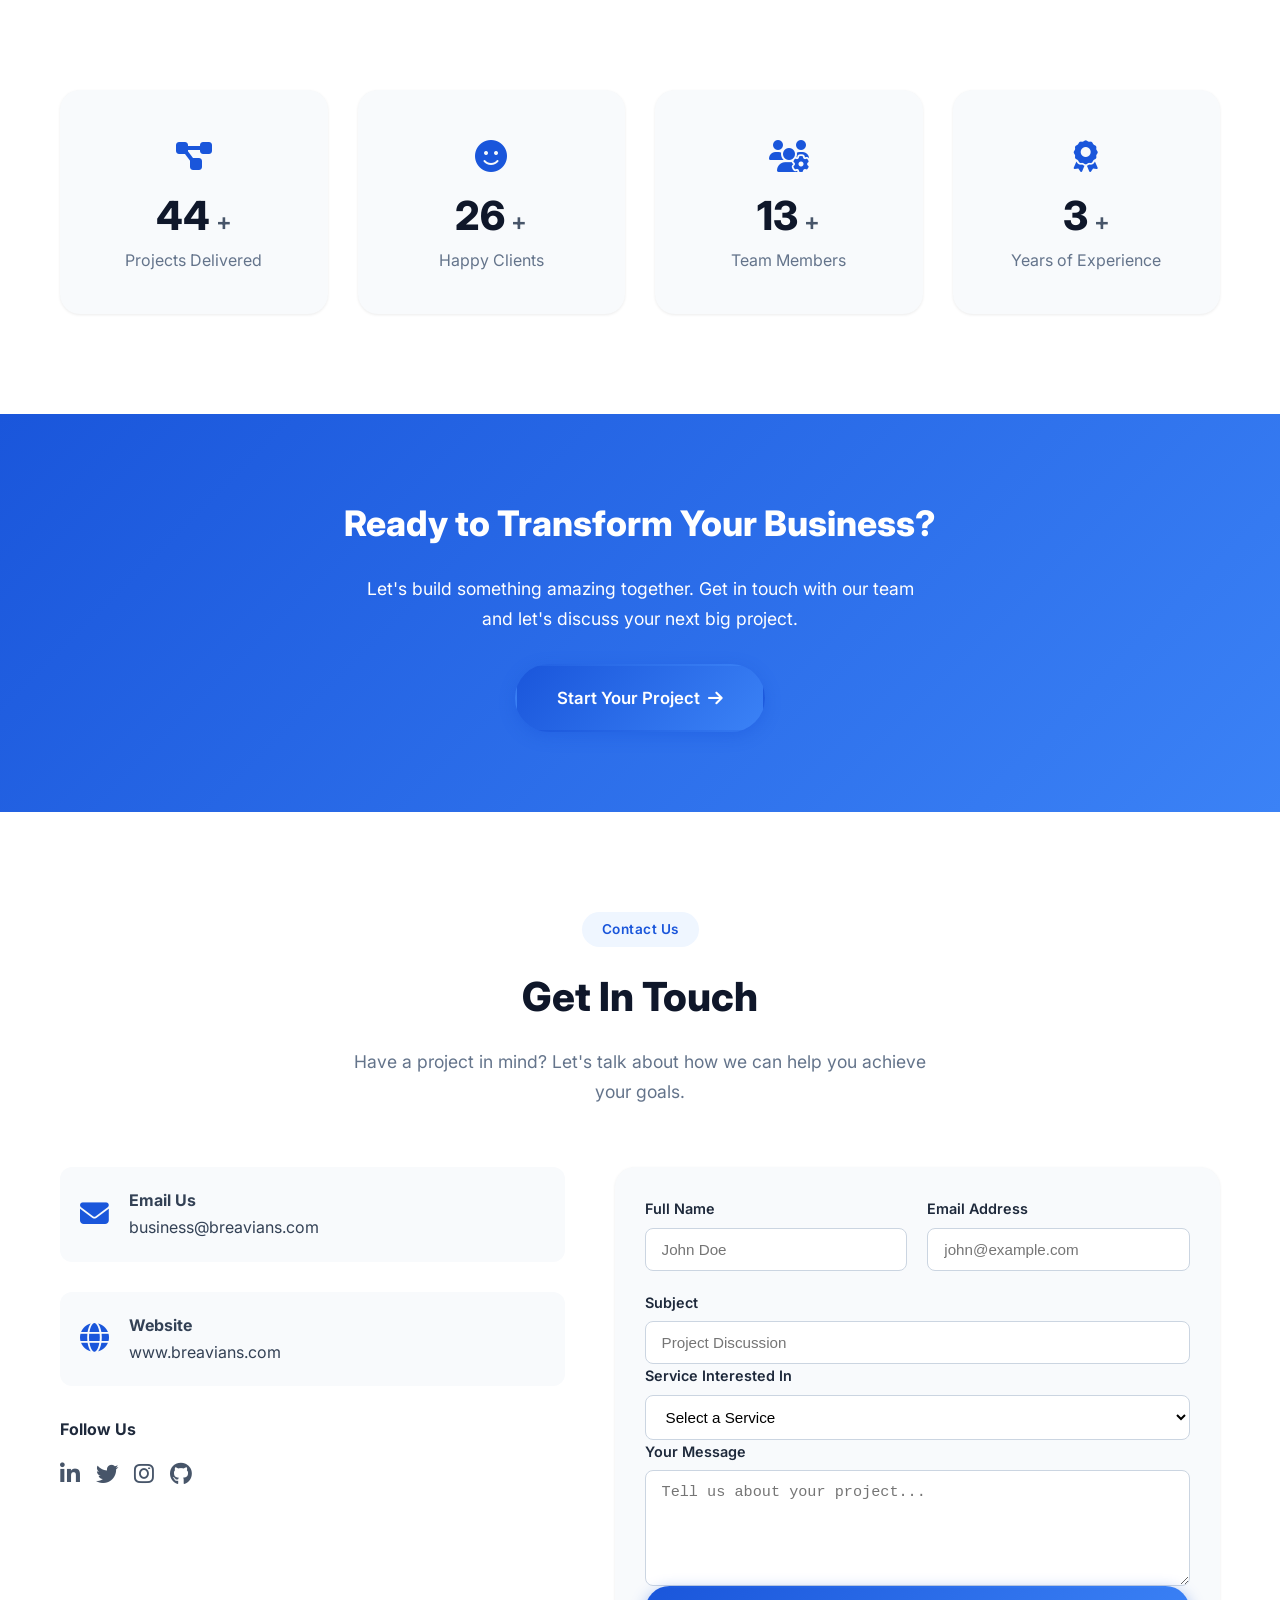
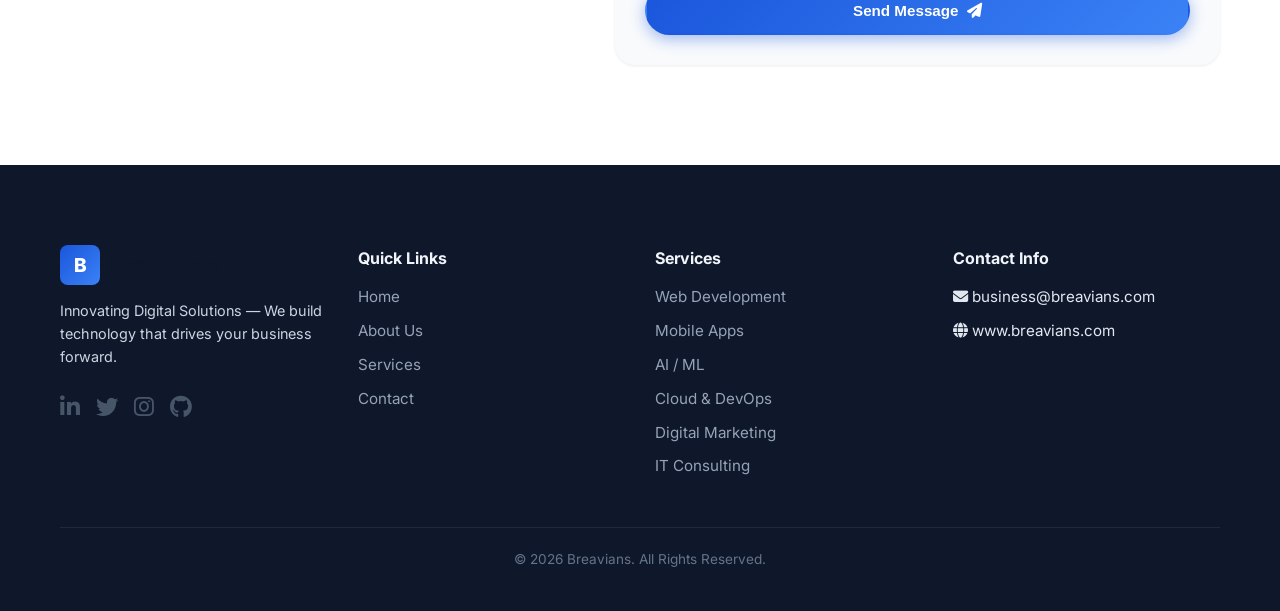
==== commit 202811a7: "Update official email to business@breavians.com, remove phone, enable working contact form" ====
--- a/index.html
+++ b/index.html
@@ -324,16 +324,7 @@
                         </div>
                         <div>
                             <h4>Email Us</h4>
-                            <p>info@breavians.com</p>
-                        </div>
-                    </div>
-                    <div class="contact-card">
-                        <div class="contact-icon">
-                            <i class="fas fa-phone"></i>
-                        </div>
-                        <div>
-                            <h4>Call Us</h4>
-                            <p>+91 XXXXX XXXXX</p>
+                            <p><a href="mailto:business@breavians.com">business@breavians.com</a></p>
                         </div>
                     </div>
                     <div class="contact-card">
@@ -387,8 +378,9 @@
                             <label for="message">Your Message</label>
                             <textarea id="message" name="message" rows="5" placeholder="Tell us about your project..." required></textarea>
                         </div>
-                        <button type="submit" class="btn btn-primary btn-full">
-                            Send Message
+                        <div id="formStatus" style="display:none; padding:12px; border-radius:8px; margin-bottom:15px; font-size:0.95rem; font-weight:500;"></div>
+                        <button type="submit" class="btn btn-primary btn-full" id="submitBtn">
+                            <span>Send Message</span>
                             <i class="fas fa-paper-plane"></i>
                         </button>
                     </form>
@@ -437,8 +429,7 @@
                 <div class="footer-links">
                     <h4>Contact Info</h4>
                     <ul>
-                        <li><i class="fas fa-envelope"></i> info@breavians.com</li>
-                        <li><i class="fas fa-phone"></i> +91 XXXXX XXXXX</li>
+                        <li><i class="fas fa-envelope"></i> business@breavians.com</li>
                         <li><i class="fas fa-globe"></i> www.breavians.com</li>
                     </ul>
                 </div>
--- a/css/style.css
+++ b/css/style.css
@@ -678,6 +678,11 @@
     margin-bottom: 12px;
 }
 
+.stat-number,
+.stat-suffix {
+    display: inline-block;
+}
+
 .stat-number {
     font-size: 2.5rem;
     font-weight: 800;
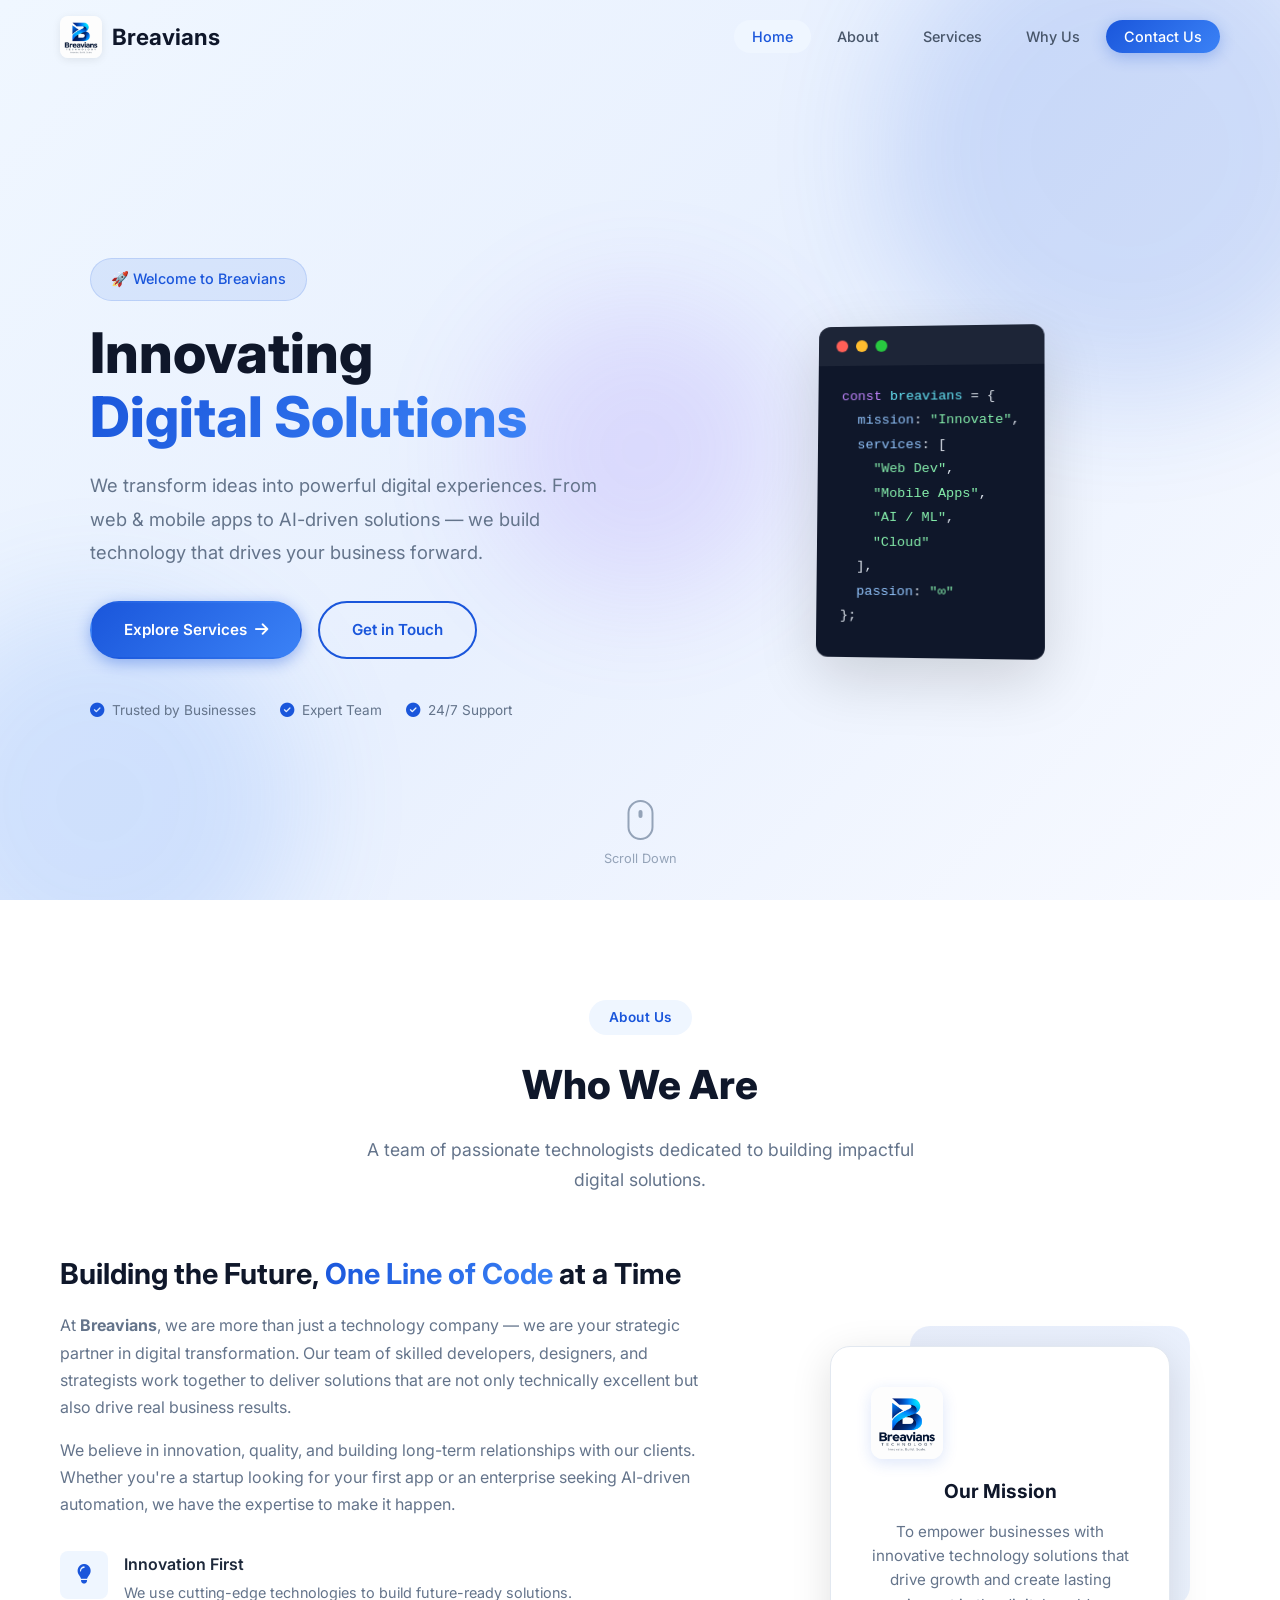
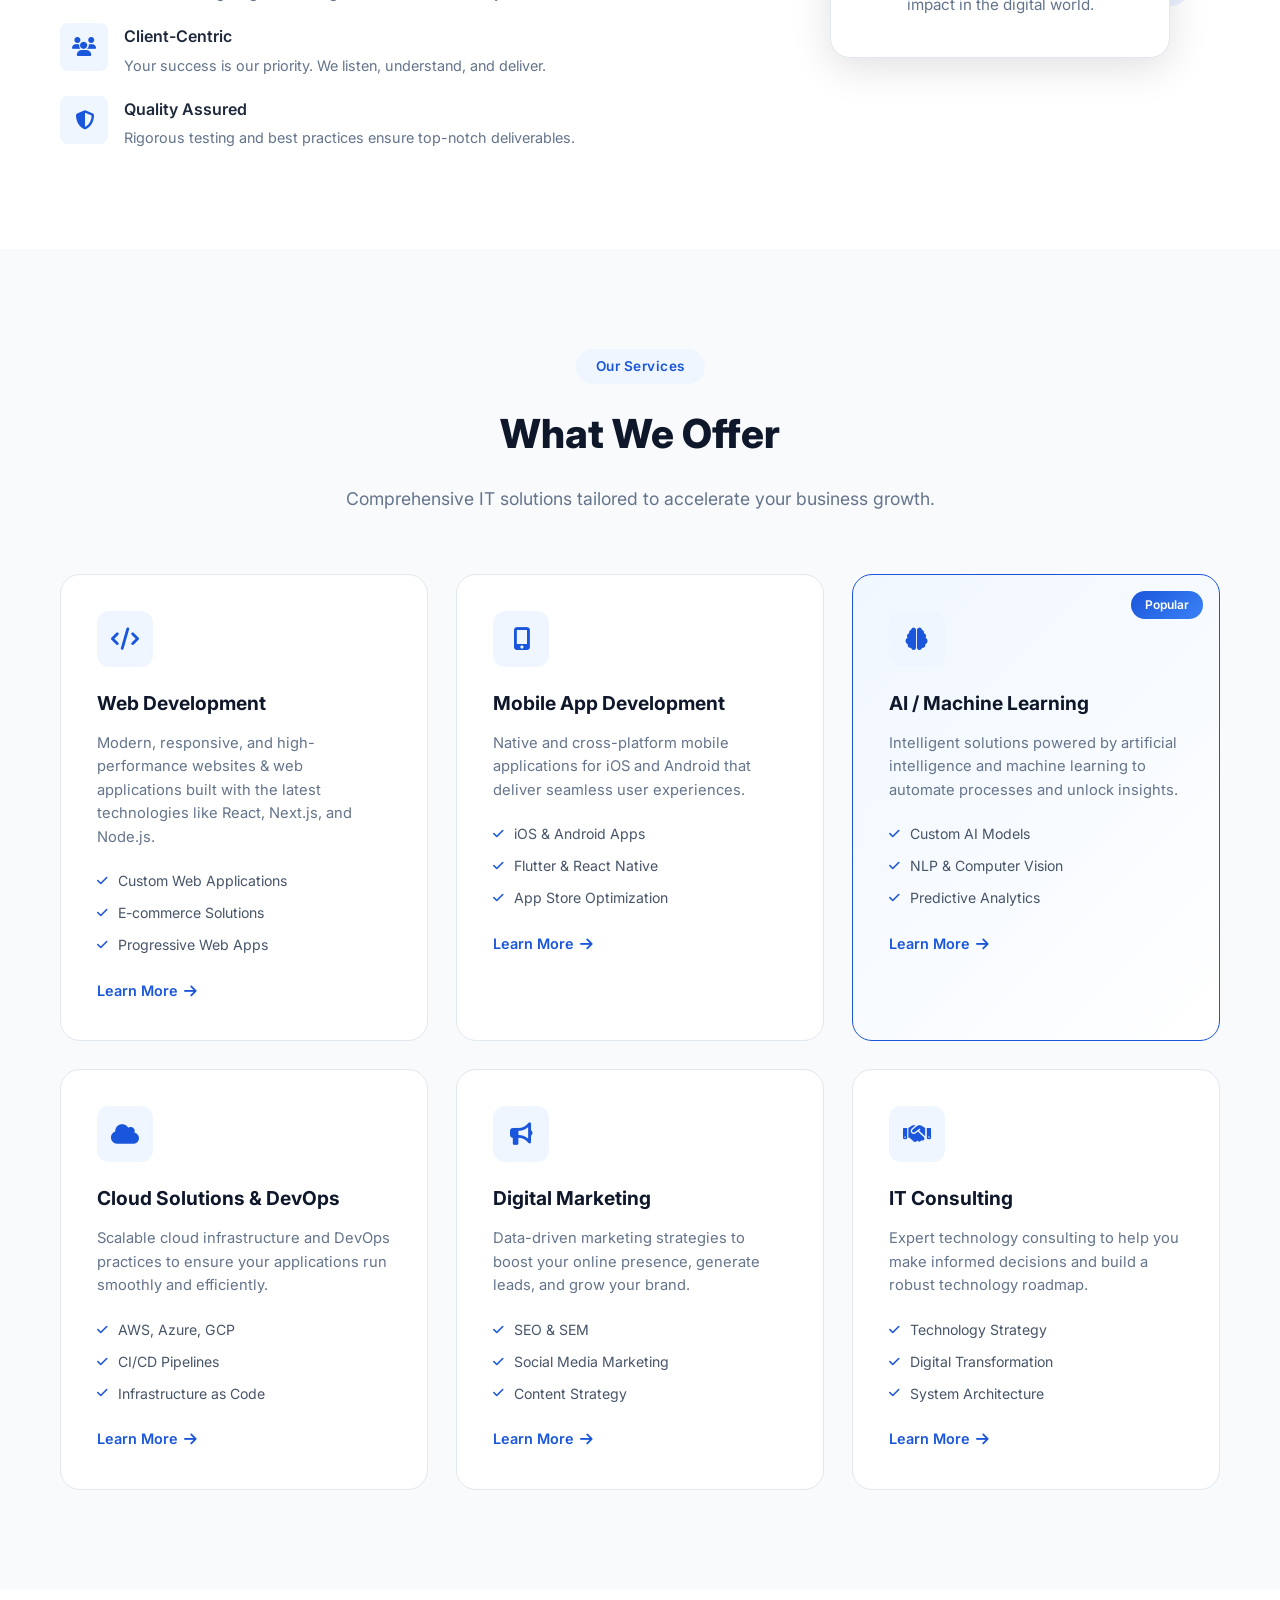
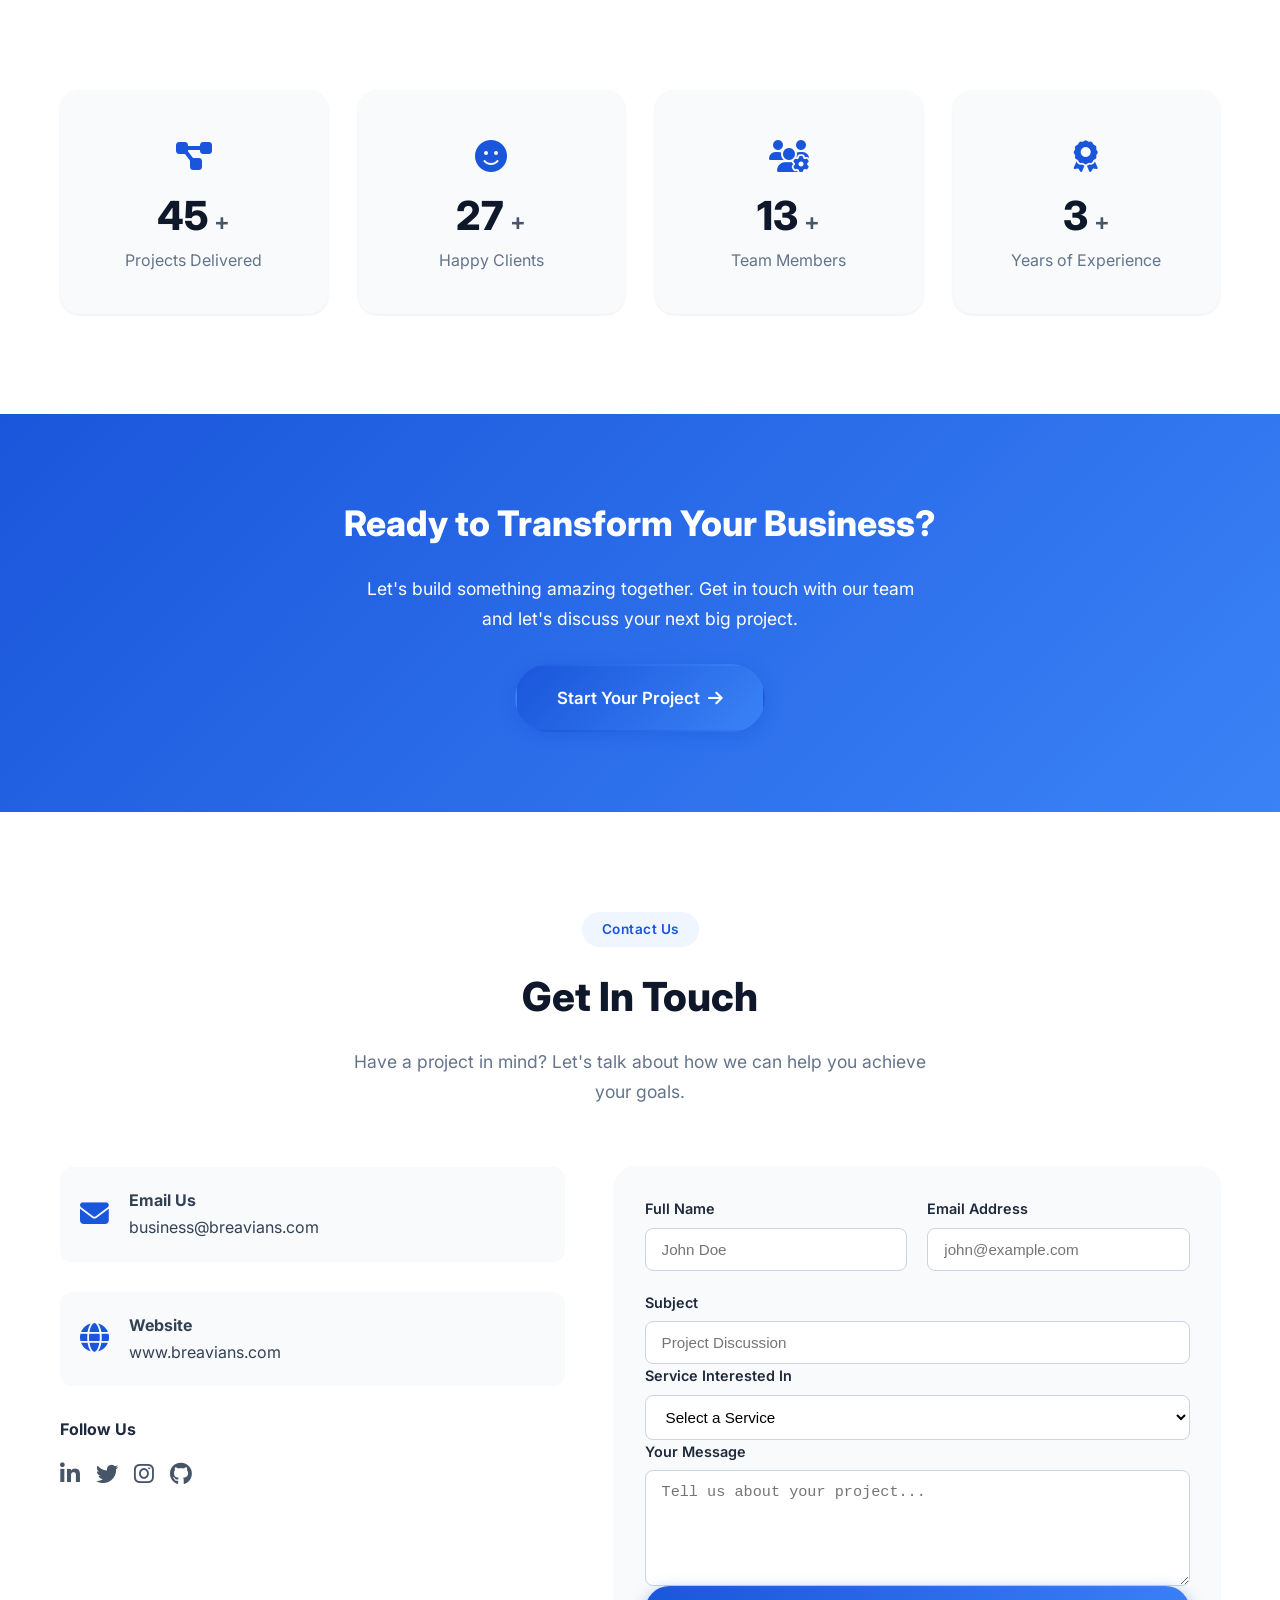
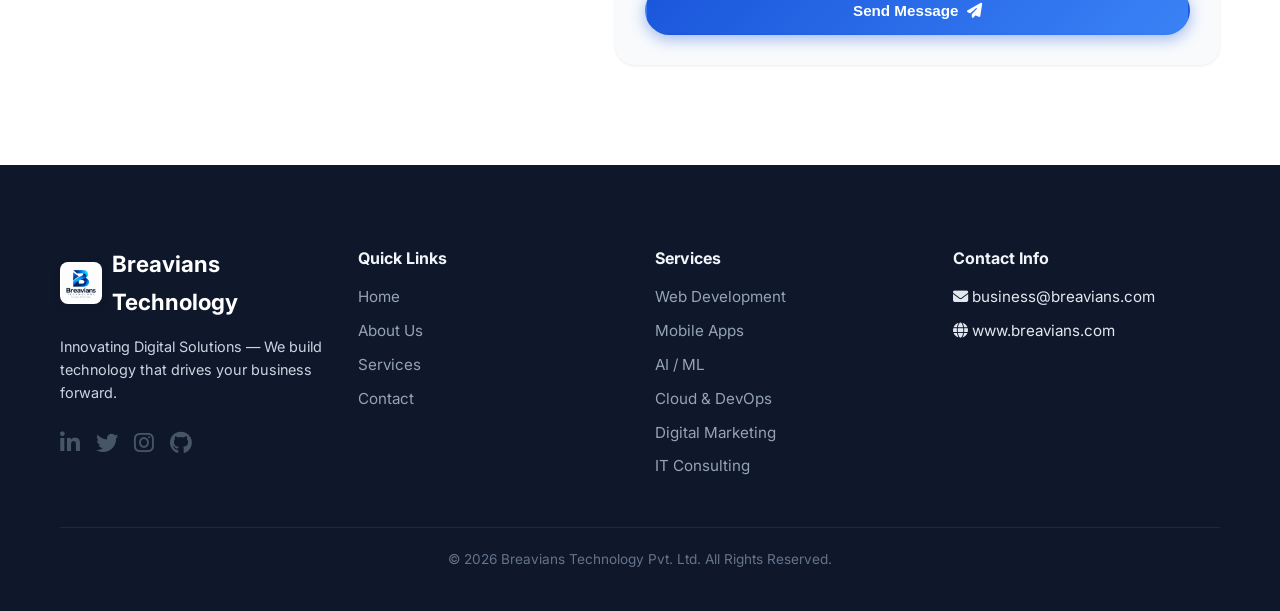
==== commit 899107be: "Add official Breavians Technology logo and update footer copyright to Breavians Technology Pvt. Ltd." ====
--- a/index.html
+++ b/index.html
@@ -6,6 +6,7 @@
     <meta name="description" content="Breavians - Innovating Digital Solutions. We offer Web Development, Mobile App Development, AI/ML, Cloud Solutions, Digital Marketing & IT Consulting.">
     <meta name="keywords" content="Breavians, IT Services, Web Development, Mobile App Development, AI, Machine Learning, Cloud Solutions, DevOps, Digital Marketing, IT Consulting">
     <title>Breavians - Innovating Digital Solutions</title>
+    <link rel="icon" type="image/png" href="images/logo.png">
     <link rel="stylesheet" href="css/style.css">
     <link rel="preconnect" href="https://fonts.googleapis.com">
     <link rel="preconnect" href="https://fonts.gstatic.com" crossorigin>
@@ -18,7 +19,7 @@
     <nav class="navbar" id="navbar">
         <div class="container nav-container">
             <a href="#home" class="logo">
-                <span class="logo-icon">B</span>
+                <img src="images/logo.png" alt="Breavians Technology" class="logo-img">
                 <span class="logo-text">Breavians</span>
             </a>
             <ul class="nav-links" id="navLinks">
@@ -153,9 +154,7 @@
                     <div class="about-image-wrapper">
                         <div class="about-pattern"></div>
                         <div class="about-card">
-                            <div class="about-card-icon">
-                                <i class="fas fa-rocket"></i>
-                            </div>
+                            <img src="images/logo.png" alt="Breavians Technology" style="width: 72px; height: 72px; object-fit: contain; border-radius: 12px; margin-bottom: 16px; box-shadow: 0 4px 15px rgba(26,86,219,0.15);">
                             <h4>Our Mission</h4>
                             <p>To empower businesses with innovative technology solutions that drive growth and create lasting impact in the digital world.</p>
                         </div>
@@ -395,8 +394,8 @@
             <div class="footer-grid">
                 <div class="footer-brand">
                     <a href="#home" class="logo">
-                        <span class="logo-icon">B</span>
-                        <span class="logo-text">Breavians</span>
+                        <img src="images/logo.png" alt="Breavians Technology" class="logo-img">
+                        <span class="logo-text">Breavians Technology</span>
                     </a>
                     <p>Innovating Digital Solutions — We build technology that drives your business forward.</p>
                     <div class="social-links">
@@ -435,7 +434,7 @@
                 </div>
             </div>
             <div class="footer-bottom">
-                <p>&copy; 2026 Breavians. All Rights Reserved.</p>
+                <p>&copy; 2026 Breavians Technology Pvt. Ltd. All Rights Reserved.</p>
             </div>
         </div>
     </footer>
--- a/css/style.css
+++ b/css/style.css
@@ -163,6 +163,14 @@
     font-size: 1.4rem;
 }
 
+.logo-img {
+    width: 42px;
+    height: 42px;
+    object-fit: contain;
+    border-radius: var(--radius-sm);
+    box-shadow: 0 2px 8px rgba(0, 0, 0, 0.08);
+}
+
 .logo-icon {
     width: 40px;
     height: 40px;
@@ -177,6 +185,15 @@
 }
 
 .logo-text { color: var(--gray-900); }
+
+.footer-brand .logo .logo-text {
+    color: var(--white);
+}
+
+.footer-brand .logo-img {
+    background: var(--white);
+    padding: 2px;
+}
 
 .nav-links {
     display: flex;
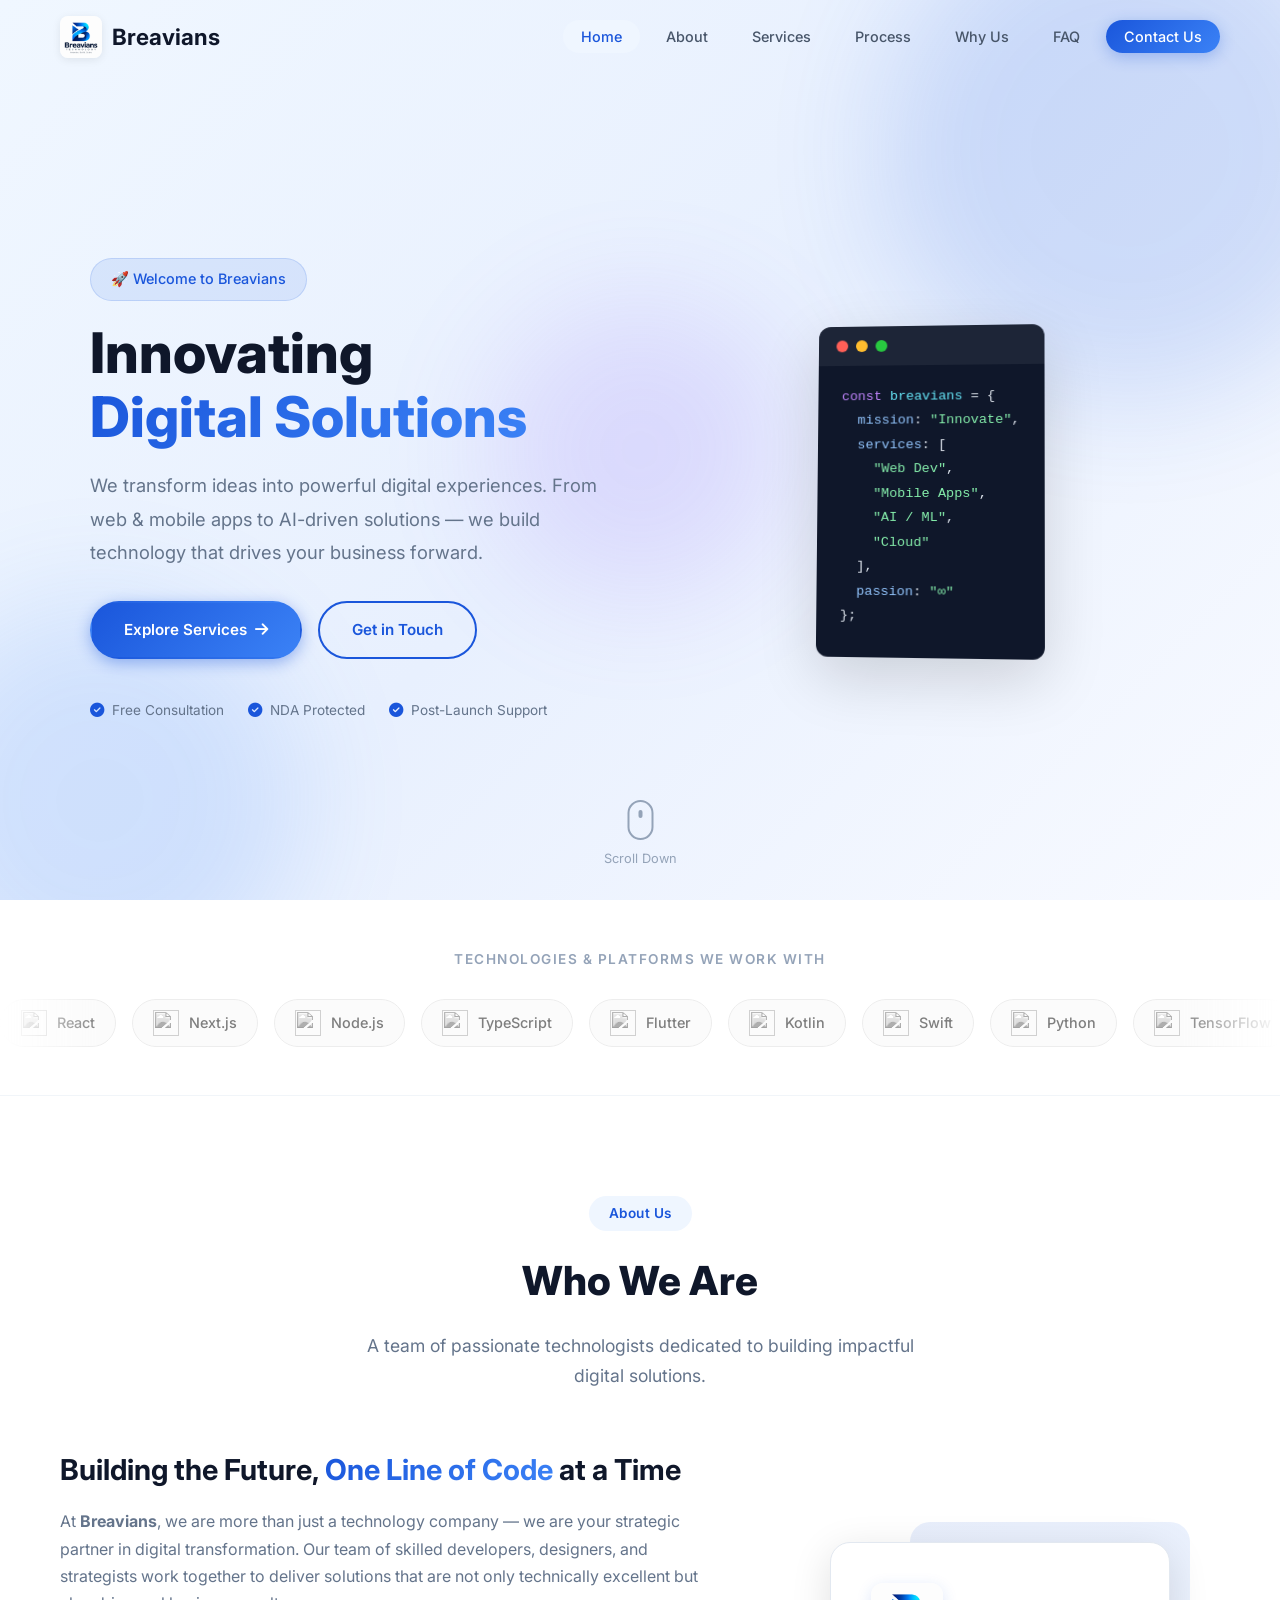
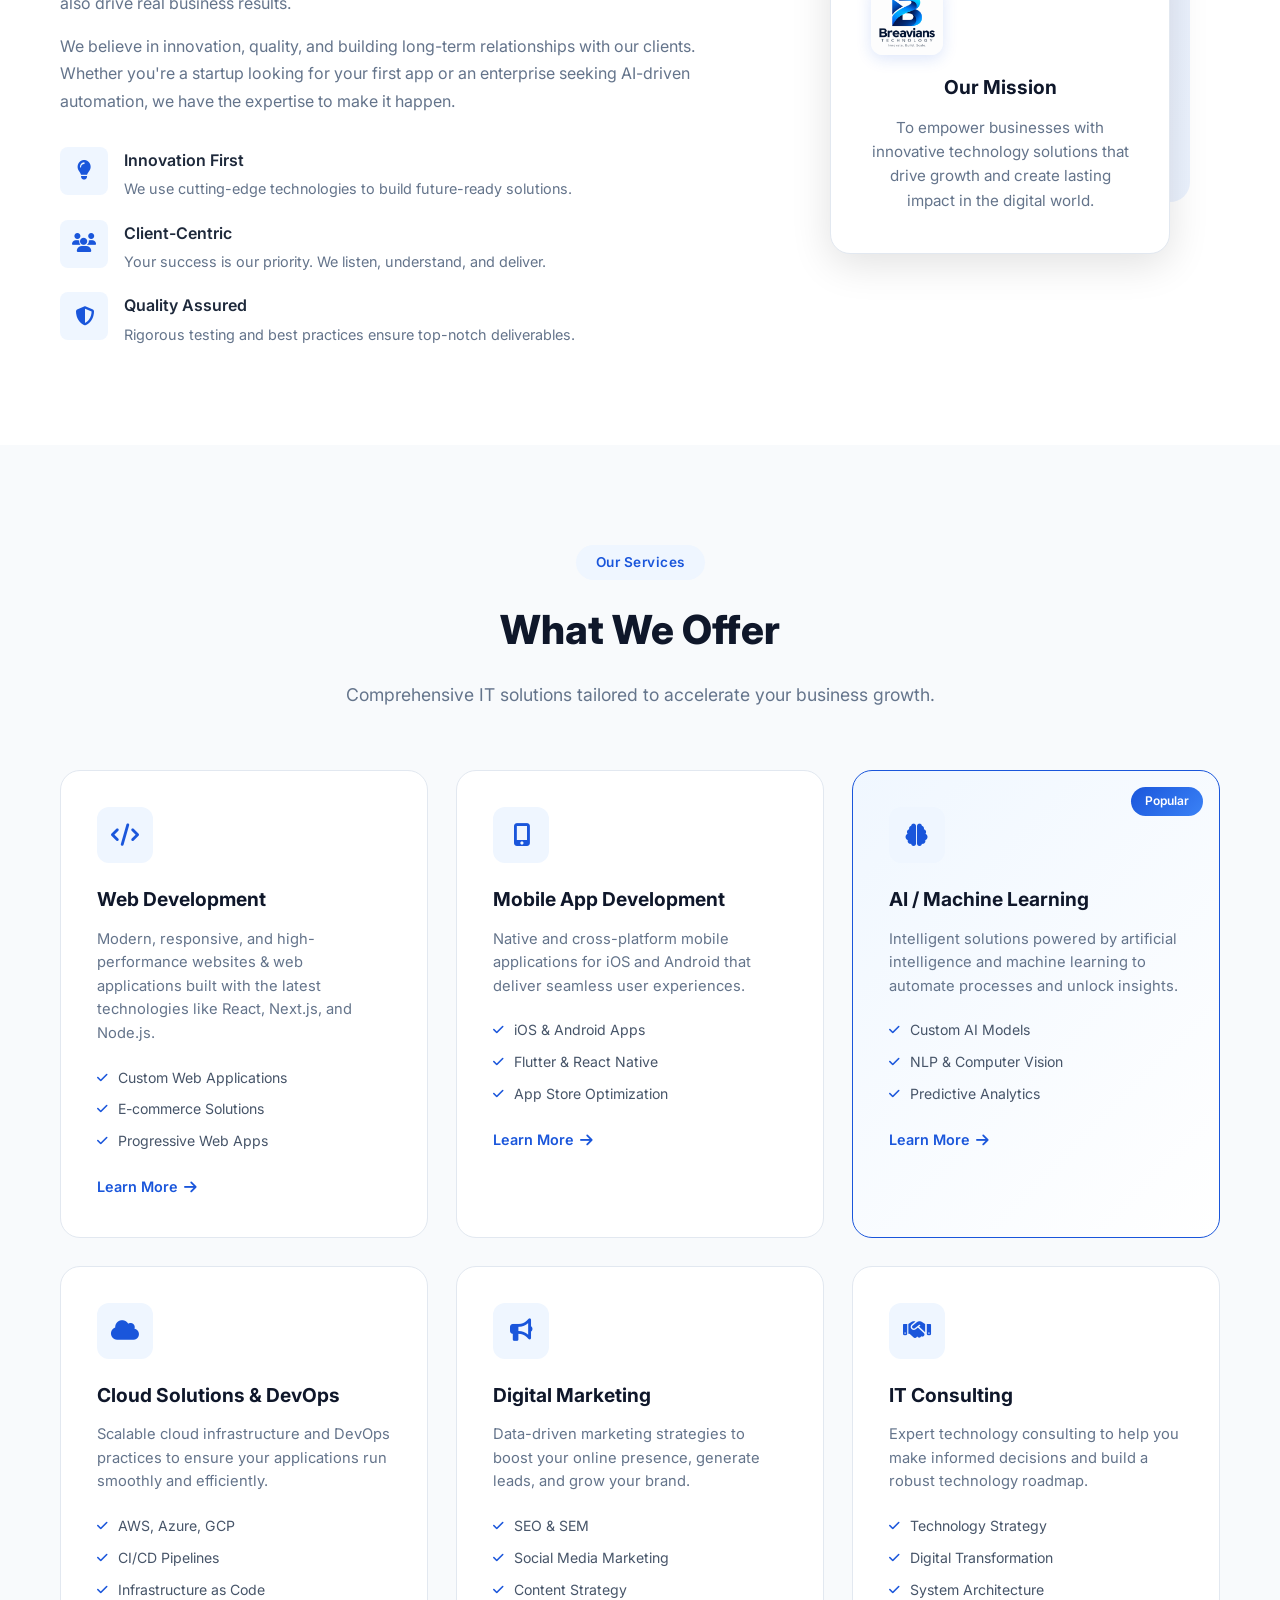
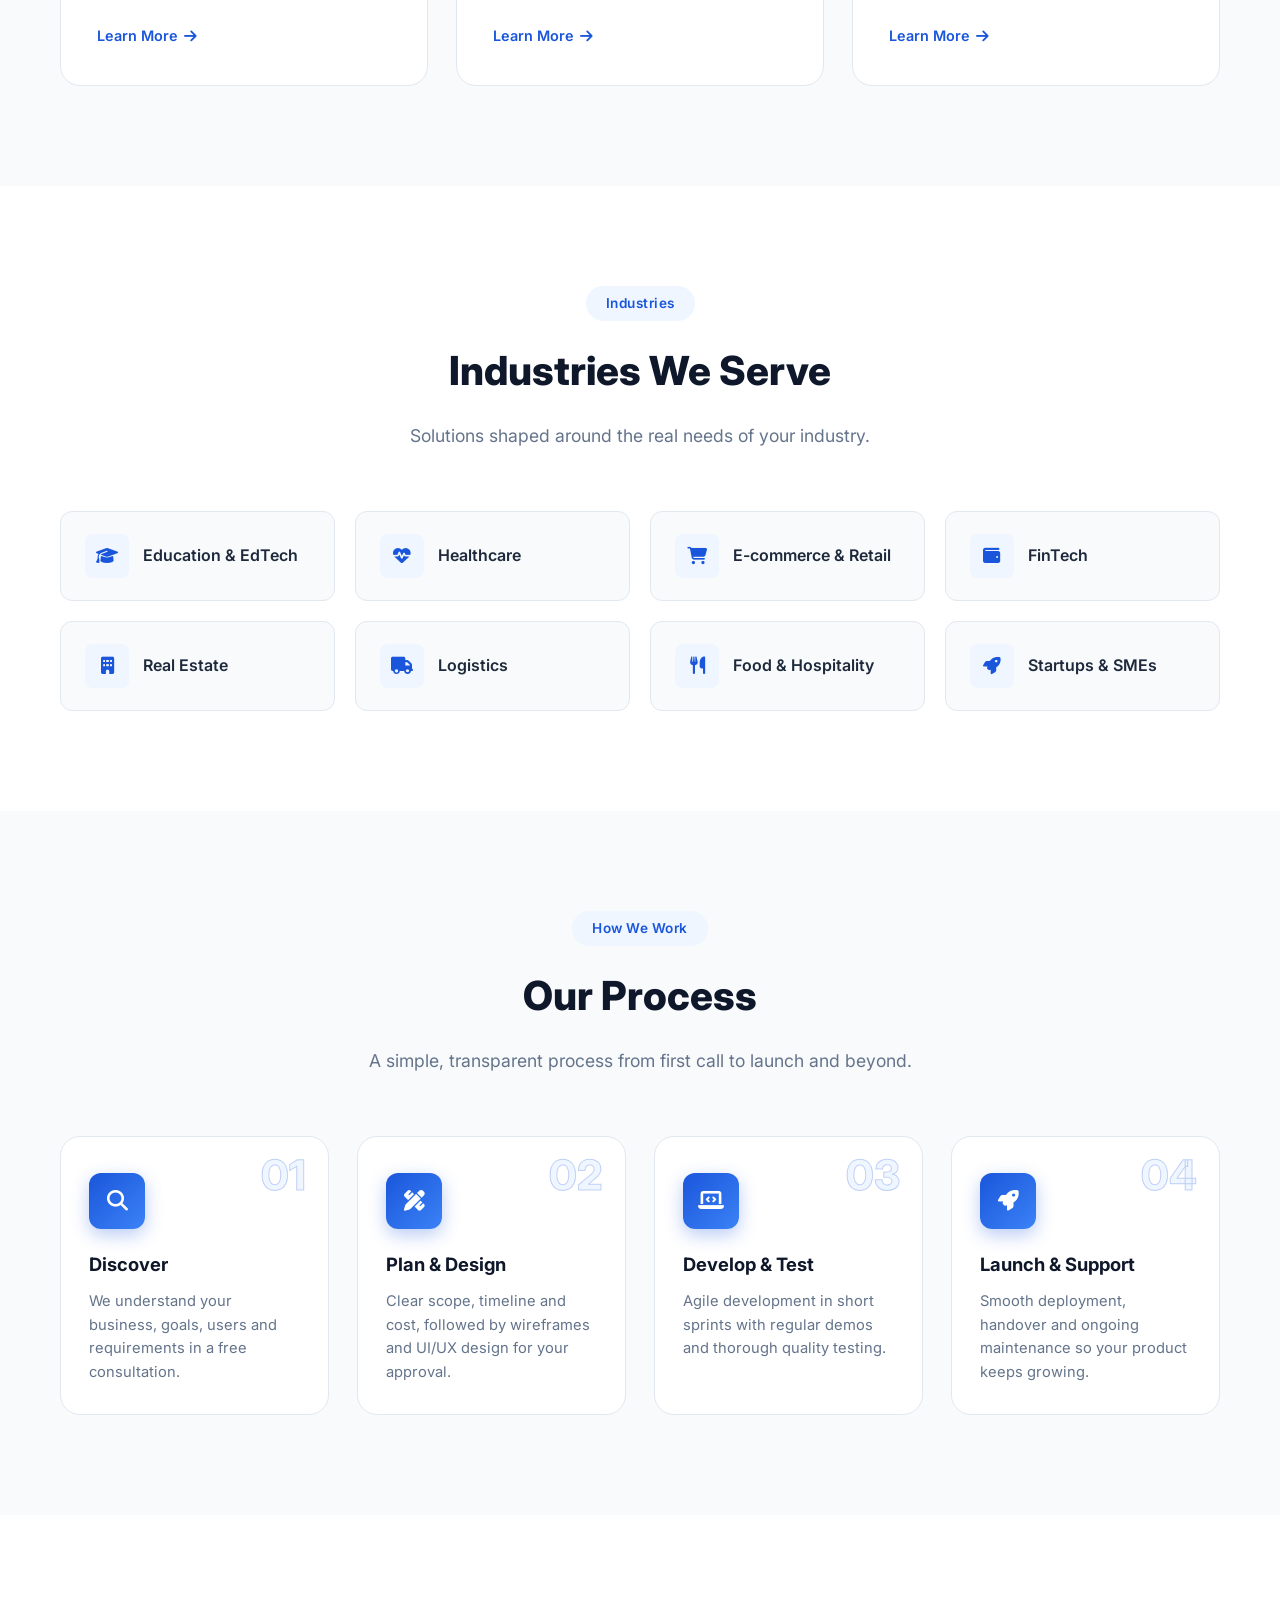
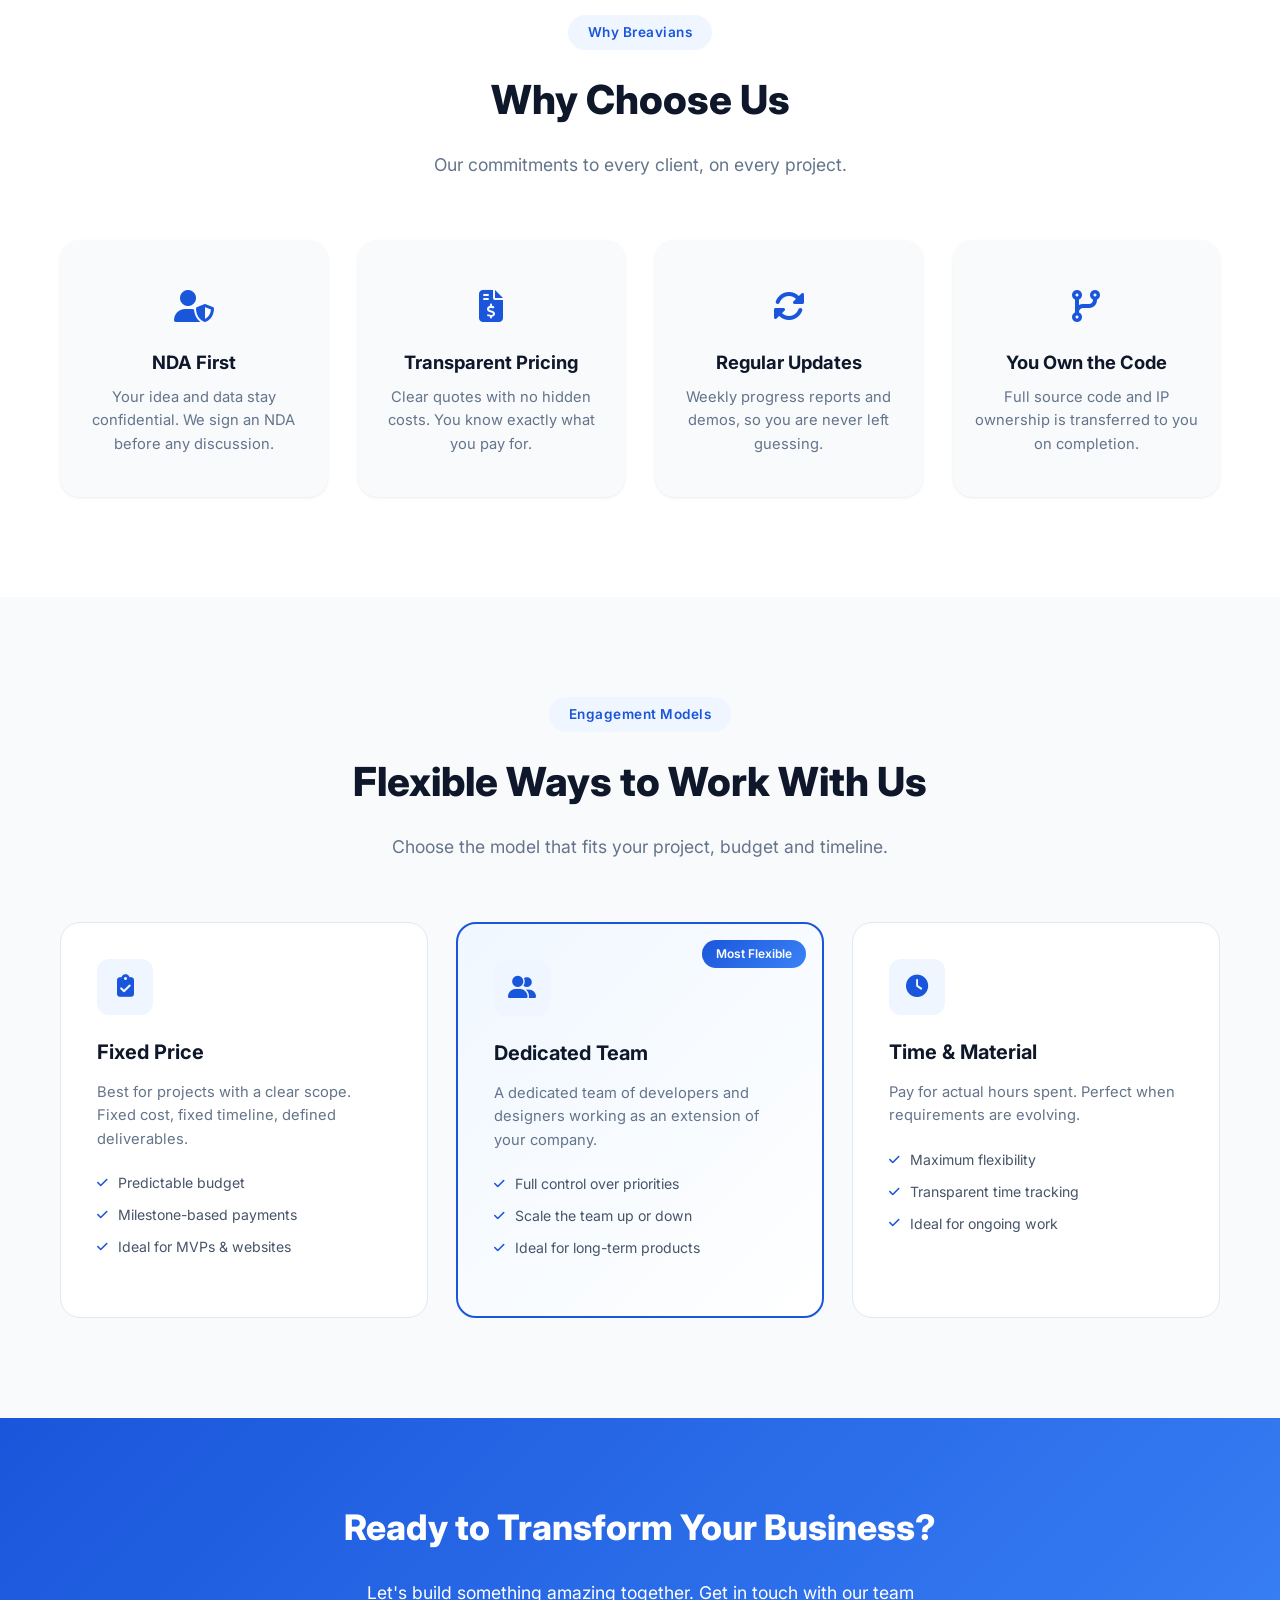
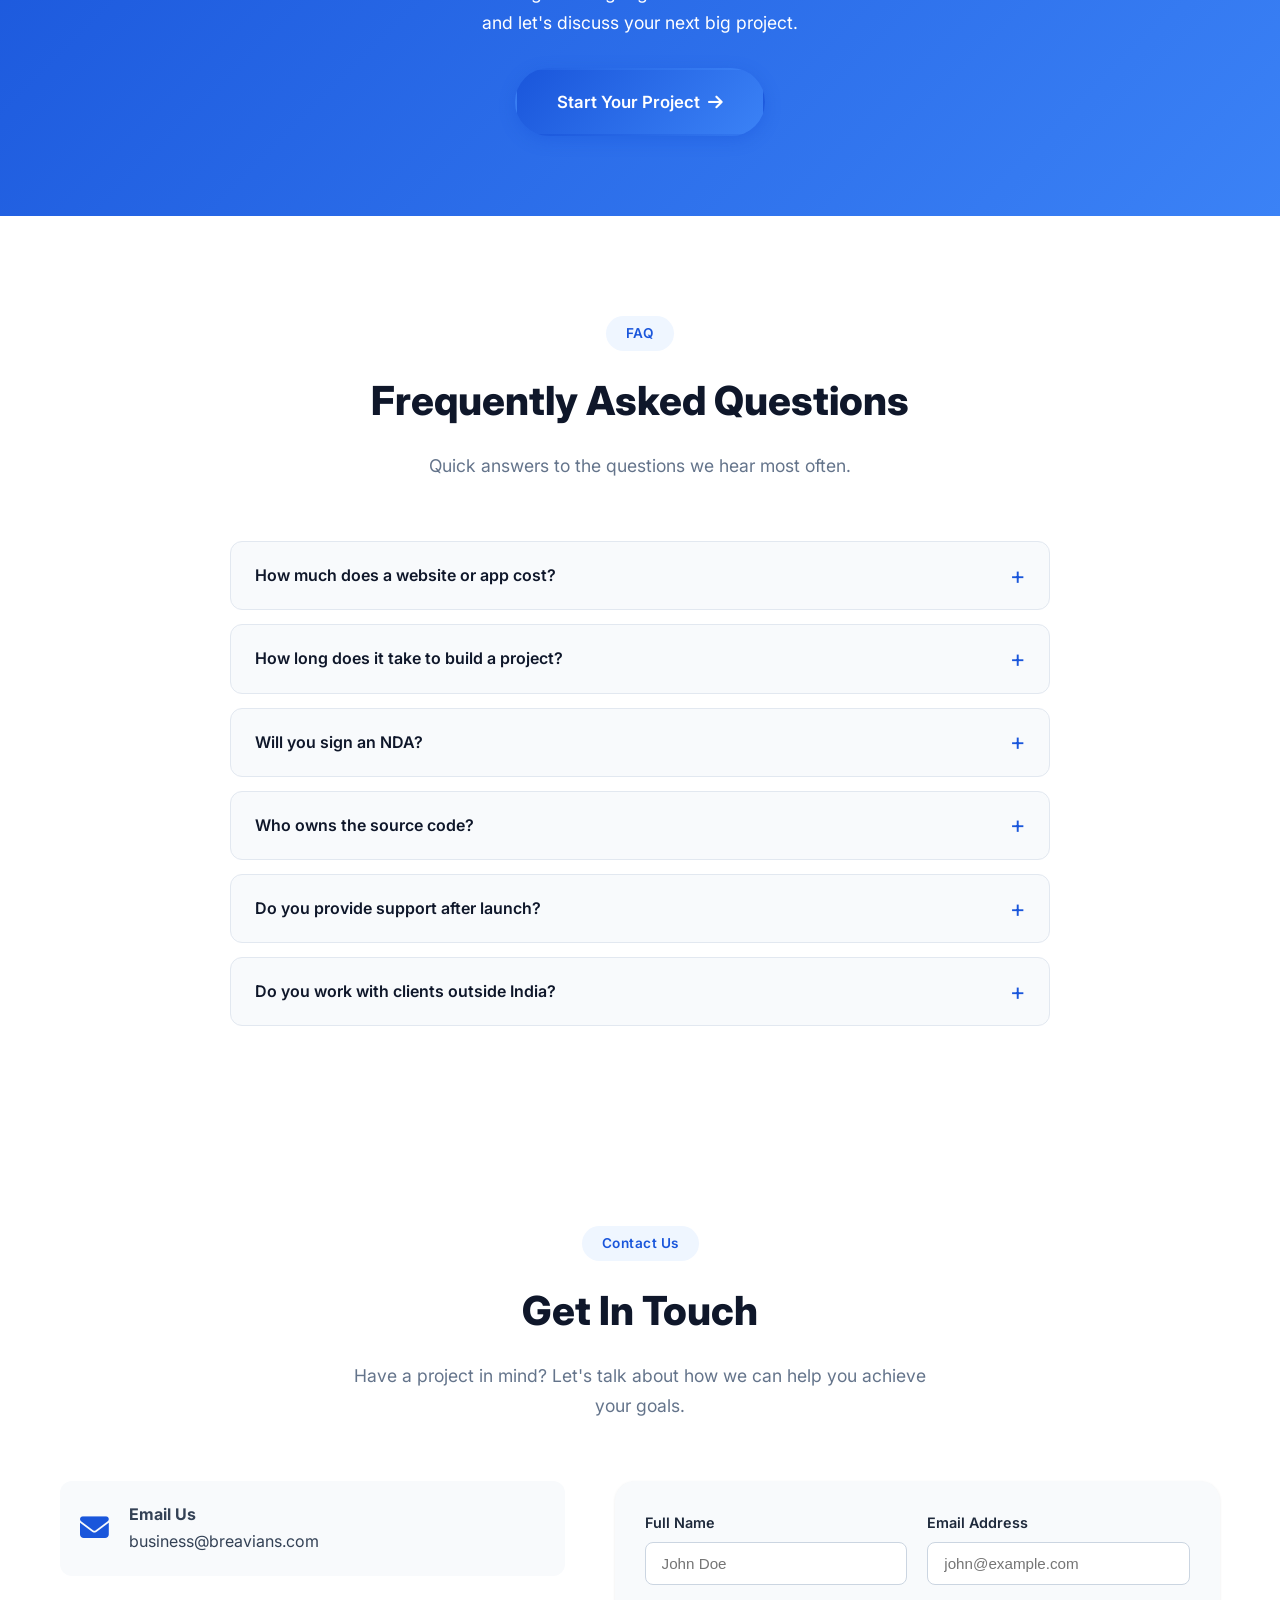
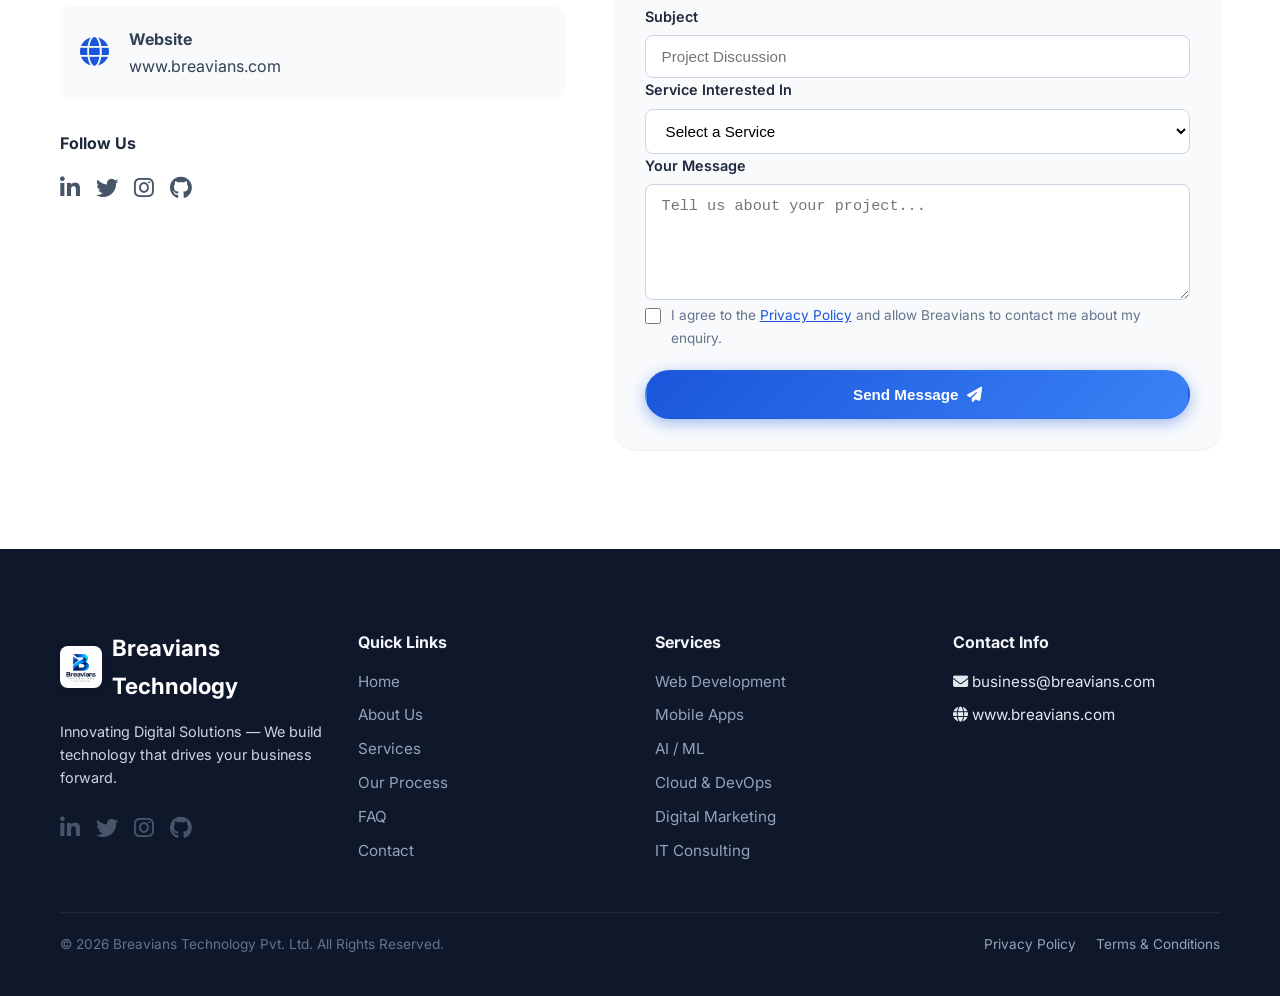
==== commit d1aaceca: "Add tech marquee, industries, 4-step process, engagement models, FAQ, SEO metadata, sitemap, robots." ====
--- a/index.html
+++ b/index.html
@@ -6,6 +6,35 @@
     <meta name="description" content="Breavians - Innovating Digital Solutions. We offer Web Development, Mobile App Development, AI/ML, Cloud Solutions, Digital Marketing & IT Consulting.">
     <meta name="keywords" content="Breavians, IT Services, Web Development, Mobile App Development, AI, Machine Learning, Cloud Solutions, DevOps, Digital Marketing, IT Consulting">
     <title>Breavians - Innovating Digital Solutions</title>
+    <link rel="canonical" href="https://www.breavians.com/">
+    <meta name="theme-color" content="#1a56db">
+
+    <!-- Open Graph / Social link previews (WhatsApp, LinkedIn, Facebook) -->
+    <meta property="og:type" content="website">
+    <meta property="og:site_name" content="Breavians Technology">
+    <meta property="og:title" content="Breavians Technology - Innovating Digital Solutions">
+    <meta property="og:description" content="Web & Mobile App Development, AI/ML, Cloud & DevOps, Digital Marketing and IT Consulting.">
+    <meta property="og:url" content="https://www.breavians.com/">
+    <meta property="og:image" content="https://www.breavians.com/images/logo.png">
+    <meta name="twitter:card" content="summary">
+    <meta name="twitter:title" content="Breavians Technology - Innovating Digital Solutions">
+    <meta name="twitter:description" content="Web & Mobile App Development, AI/ML, Cloud & DevOps, Digital Marketing and IT Consulting.">
+    <meta name="twitter:image" content="https://www.breavians.com/images/logo.png">
+
+    <!-- Structured data for Google -->
+    <script type="application/ld+json">
+    {
+        "@context": "https://schema.org",
+        "@type": "Organization",
+        "name": "Breavians Technology Pvt. Ltd.",
+        "alternateName": "Breavians",
+        "url": "https://www.breavians.com/",
+        "logo": "https://www.breavians.com/images/logo.png",
+        "email": "business@breavians.com",
+        "slogan": "Innovating Digital Solutions"
+    }
+    </script>
+
     <link rel="icon" type="image/png" href="images/logo.png">
     <link rel="stylesheet" href="css/style.css">
     <link rel="preconnect" href="https://fonts.googleapis.com">
@@ -26,7 +55,9 @@
                 <li><a href="#home" class="active">Home</a></li>
                 <li><a href="#about">About</a></li>
                 <li><a href="#services">Services</a></li>
-                <li><a href="#stats">Why Us</a></li>
+                <li><a href="#process">Process</a></li>
+                <li><a href="#why-us">Why Us</a></li>
+                <li><a href="#faq">FAQ</a></li>
                 <li><a href="#contact" class="nav-cta">Contact Us</a></li>
             </ul>
             <button class="hamburger" id="hamburger" aria-label="Toggle menu">
@@ -61,15 +92,15 @@
                 <div class="hero-trust">
                     <div class="trust-item">
                         <i class="fas fa-check-circle"></i>
-                        <span>Trusted by Businesses</span>
+                        <span>Free Consultation</span>
                     </div>
                     <div class="trust-item">
                         <i class="fas fa-check-circle"></i>
-                        <span>Expert Team</span>
+                        <span>NDA Protected</span>
                     </div>
                     <div class="trust-item">
                         <i class="fas fa-check-circle"></i>
-                        <span>24/7 Support</span>
+                        <span>Post-Launch Support</span>
                     </div>
                 </div>
             </div>
@@ -107,6 +138,45 @@
         </div>
     </section>
 
+    <!-- ========== TECHNOLOGIES & PLATFORMS SLIDER ========== -->
+    <section class="tech-strip" aria-label="Technologies and platforms we work with">
+        <div class="container">
+            <p class="tech-strip-title">Technologies &amp; Platforms We Work With</p>
+        </div>
+        <div class="marquee">
+            <div class="marquee-track">
+                <div class="marquee-group">
+                    <div class="tech-item"><img src="https://cdn.jsdelivr.net/gh/devicons/devicon@v2.16.0/icons/react/react-original.svg" alt="" loading="lazy"><span>React</span></div>
+                    <div class="tech-item"><img src="https://cdn.jsdelivr.net/gh/devicons/devicon@v2.16.0/icons/nextjs/nextjs-original.svg" alt="" loading="lazy"><span>Next.js</span></div>
+                    <div class="tech-item"><img src="https://cdn.jsdelivr.net/gh/devicons/devicon@v2.16.0/icons/nodejs/nodejs-original.svg" alt="" loading="lazy"><span>Node.js</span></div>
+                    <div class="tech-item"><img src="https://cdn.jsdelivr.net/gh/devicons/devicon@v2.16.0/icons/typescript/typescript-original.svg" alt="" loading="lazy"><span>TypeScript</span></div>
+                    <div class="tech-item"><img src="https://cdn.jsdelivr.net/gh/devicons/devicon@v2.16.0/icons/flutter/flutter-original.svg" alt="" loading="lazy"><span>Flutter</span></div>
+                    <div class="tech-item"><img src="https://cdn.jsdelivr.net/gh/devicons/devicon@v2.16.0/icons/kotlin/kotlin-original.svg" alt="" loading="lazy"><span>Kotlin</span></div>
+                    <div class="tech-item"><img src="https://cdn.jsdelivr.net/gh/devicons/devicon@v2.16.0/icons/swift/swift-original.svg" alt="" loading="lazy"><span>Swift</span></div>
+                    <div class="tech-item"><img src="https://cdn.jsdelivr.net/gh/devicons/devicon@v2.16.0/icons/python/python-original.svg" alt="" loading="lazy"><span>Python</span></div>
+                    <div class="tech-item"><img src="https://cdn.jsdelivr.net/gh/devicons/devicon@v2.16.0/icons/tensorflow/tensorflow-original.svg" alt="" loading="lazy"><span>TensorFlow</span></div>
+                    <div class="tech-item"><img src="https://cdn.simpleicons.org/googlegemini" alt="" loading="lazy"><span>Gemini AI</span></div>
+                    <div class="tech-item"><img src="https://cdn.jsdelivr.net/gh/devicons/devicon@v2.16.0/icons/amazonwebservices/amazonwebservices-original-wordmark.svg" alt="" loading="lazy"><span>AWS</span></div>
+                    <div class="tech-item"><img src="https://cdn.jsdelivr.net/gh/devicons/devicon@v2.16.0/icons/googlecloud/googlecloud-original.svg" alt="" loading="lazy"><span>Google Cloud</span></div>
+                    <div class="tech-item"><img src="https://cdn.jsdelivr.net/gh/devicons/devicon@v2.16.0/icons/azure/azure-original.svg" alt="" loading="lazy"><span>Azure</span></div>
+                    <div class="tech-item"><img src="https://cdn.jsdelivr.net/gh/devicons/devicon@v2.16.0/icons/firebase/firebase-original.svg" alt="" loading="lazy"><span>Firebase</span></div>
+                    <div class="tech-item"><img src="https://cdn.jsdelivr.net/gh/devicons/devicon@v2.16.0/icons/docker/docker-original.svg" alt="" loading="lazy"><span>Docker</span></div>
+                    <div class="tech-item"><img src="https://cdn.jsdelivr.net/gh/devicons/devicon@v2.16.0/icons/kubernetes/kubernetes-original.svg" alt="" loading="lazy"><span>Kubernetes</span></div>
+                    <div class="tech-item"><img src="https://cdn.jsdelivr.net/gh/devicons/devicon@v2.16.0/icons/mongodb/mongodb-original.svg" alt="" loading="lazy"><span>MongoDB</span></div>
+                    <div class="tech-item"><img src="https://cdn.jsdelivr.net/gh/devicons/devicon@v2.16.0/icons/postgresql/postgresql-original.svg" alt="" loading="lazy"><span>PostgreSQL</span></div>
+                    <div class="tech-item"><img src="https://cdn.jsdelivr.net/gh/devicons/devicon@v2.16.0/icons/figma/figma-original.svg" alt="" loading="lazy"><span>Figma</span></div>
+                    <div class="tech-item"><img src="https://cdn.jsdelivr.net/gh/devicons/devicon@v2.16.0/icons/wordpress/wordpress-plain.svg" alt="" loading="lazy"><span>WordPress</span></div>
+                    <div class="tech-item"><img src="https://cdn.simpleicons.org/shopify" alt="" loading="lazy"><span>Shopify</span></div>
+                    <div class="tech-item"><img src="https://cdn.simpleicons.org/googleads" alt="" loading="lazy"><span>Google Ads</span></div>
+                    <div class="tech-item"><img src="https://cdn.simpleicons.org/meta" alt="" loading="lazy"><span>Meta Ads</span></div>
+                    <div class="tech-item"><img src="https://cdn.simpleicons.org/googleanalytics" alt="" loading="lazy"><span>Google Analytics</span></div>
+                    <div class="tech-item"><img src="https://cdn.simpleicons.org/hubspot" alt="" loading="lazy"><span>HubSpot</span></div>
+                    <div class="tech-item"><img src="https://cdn.simpleicons.org/zoho" alt="" loading="lazy"><span>Zoho</span></div>
+                </div>
+            </div>
+        </div>
+    </section>
+
     <!-- ========== ABOUT SECTION ========== -->
     <section class="about" id="about">
         <div class="container">
@@ -261,33 +331,136 @@
         </div>
     </section>
 
-    <!-- ========== STATS SECTION ========== -->
-    <section class="stats" id="stats">
-        <div class="container">
+    <!-- ========== INDUSTRIES SECTION ========== -->
+    <section class="industries" id="industries">
+        <div class="container">
+            <div class="section-header" data-animate="fade-up">
+                <span class="section-tag">Industries</span>
+                <h2>Industries We Serve</h2>
+                <p class="section-subtitle">Solutions shaped around the real needs of your industry.</p>
+            </div>
+            <div class="industries-grid">
+                <div class="industry-card" data-animate="fade-up"><i class="fas fa-graduation-cap"></i><span>Education &amp; EdTech</span></div>
+                <div class="industry-card" data-animate="fade-up" data-delay="50"><i class="fas fa-heartbeat"></i><span>Healthcare</span></div>
+                <div class="industry-card" data-animate="fade-up" data-delay="100"><i class="fas fa-shopping-cart"></i><span>E-commerce &amp; Retail</span></div>
+                <div class="industry-card" data-animate="fade-up" data-delay="150"><i class="fas fa-wallet"></i><span>FinTech</span></div>
+                <div class="industry-card" data-animate="fade-up" data-delay="200"><i class="fas fa-building"></i><span>Real Estate</span></div>
+                <div class="industry-card" data-animate="fade-up" data-delay="250"><i class="fas fa-truck"></i><span>Logistics</span></div>
+                <div class="industry-card" data-animate="fade-up" data-delay="300"><i class="fas fa-utensils"></i><span>Food &amp; Hospitality</span></div>
+                <div class="industry-card" data-animate="fade-up" data-delay="350"><i class="fas fa-rocket"></i><span>Startups &amp; SMEs</span></div>
+            </div>
+        </div>
+    </section>
+
+    <!-- ========== PROCESS SECTION ========== -->
+    <section class="process" id="process">
+        <div class="container">
+            <div class="section-header" data-animate="fade-up">
+                <span class="section-tag">How We Work</span>
+                <h2>Our Process</h2>
+                <p class="section-subtitle">A simple, transparent process from first call to launch and beyond.</p>
+            </div>
+            <div class="process-grid">
+                <div class="process-step" data-animate="fade-up">
+                    <div class="step-number">01</div>
+                    <div class="step-icon"><i class="fas fa-search"></i></div>
+                    <h3>Discover</h3>
+                    <p>We understand your business, goals, users and requirements in a free consultation.</p>
+                </div>
+                <div class="process-step" data-animate="fade-up" data-delay="100">
+                    <div class="step-number">02</div>
+                    <div class="step-icon"><i class="fas fa-pencil-ruler"></i></div>
+                    <h3>Plan &amp; Design</h3>
+                    <p>Clear scope, timeline and cost, followed by wireframes and UI/UX design for your approval.</p>
+                </div>
+                <div class="process-step" data-animate="fade-up" data-delay="200">
+                    <div class="step-number">03</div>
+                    <div class="step-icon"><i class="fas fa-laptop-code"></i></div>
+                    <h3>Develop &amp; Test</h3>
+                    <p>Agile development in short sprints with regular demos and thorough quality testing.</p>
+                </div>
+                <div class="process-step" data-animate="fade-up" data-delay="300">
+                    <div class="step-number">04</div>
+                    <div class="step-icon"><i class="fas fa-rocket"></i></div>
+                    <h3>Launch &amp; Support</h3>
+                    <p>Smooth deployment, handover and ongoing maintenance so your product keeps growing.</p>
+                </div>
+            </div>
+        </div>
+    </section>
+
+    <!-- ========== WHY CHOOSE US SECTION ========== -->
+    <section class="stats" id="why-us">
+        <div class="container">
+            <div class="section-header" data-animate="fade-up">
+                <span class="section-tag">Why Breavians</span>
+                <h2>Why Choose Us</h2>
+                <p class="section-subtitle">Our commitments to every client, on every project.</p>
+            </div>
             <div class="stats-grid">
                 <div class="stat-card" data-animate="fade-up">
-                    <div class="stat-icon"><i class="fas fa-project-diagram"></i></div>
-                    <div class="stat-number" data-count="50">0</div>
-                    <div class="stat-suffix">+</div>
-                    <p>Projects Delivered</p>
+                    <div class="stat-icon"><i class="fas fa-user-shield"></i></div>
+                    <h3 class="why-title">NDA First</h3>
+                    <p>Your idea and data stay confidential. We sign an NDA before any discussion.</p>
                 </div>
                 <div class="stat-card" data-animate="fade-up" data-delay="100">
-                    <div class="stat-icon"><i class="fas fa-smile"></i></div>
-                    <div class="stat-number" data-count="30">0</div>
-                    <div class="stat-suffix">+</div>
-                    <p>Happy Clients</p>
+                    <div class="stat-icon"><i class="fas fa-file-invoice-dollar"></i></div>
+                    <h3 class="why-title">Transparent Pricing</h3>
+                    <p>Clear quotes with no hidden costs. You know exactly what you pay for.</p>
                 </div>
                 <div class="stat-card" data-animate="fade-up" data-delay="200">
-                    <div class="stat-icon"><i class="fas fa-users-cog"></i></div>
-                    <div class="stat-number" data-count="15">0</div>
-                    <div class="stat-suffix">+</div>
-                    <p>Team Members</p>
+                    <div class="stat-icon"><i class="fas fa-sync-alt"></i></div>
+                    <h3 class="why-title">Regular Updates</h3>
+                    <p>Weekly progress reports and demos, so you are never left guessing.</p>
                 </div>
                 <div class="stat-card" data-animate="fade-up" data-delay="300">
-                    <div class="stat-icon"><i class="fas fa-award"></i></div>
-                    <div class="stat-number" data-count="3">0</div>
-                    <div class="stat-suffix">+</div>
-                    <p>Years of Experience</p>
+                    <div class="stat-icon"><i class="fas fa-code-branch"></i></div>
+                    <h3 class="why-title">You Own the Code</h3>
+                    <p>Full source code and IP ownership is transferred to you on completion.</p>
+                </div>
+            </div>
+        </div>
+    </section>
+
+    <!-- ========== ENGAGEMENT MODELS SECTION ========== -->
+    <section class="engagement" id="engagement">
+        <div class="container">
+            <div class="section-header" data-animate="fade-up">
+                <span class="section-tag">Engagement Models</span>
+                <h2>Flexible Ways to Work With Us</h2>
+                <p class="section-subtitle">Choose the model that fits your project, budget and timeline.</p>
+            </div>
+            <div class="engagement-grid">
+                <div class="engagement-card" data-animate="fade-up">
+                    <div class="service-icon"><i class="fas fa-clipboard-check"></i></div>
+                    <h3>Fixed Price</h3>
+                    <p>Best for projects with a clear scope. Fixed cost, fixed timeline, defined deliverables.</p>
+                    <ul class="service-features">
+                        <li><i class="fas fa-check"></i> Predictable budget</li>
+                        <li><i class="fas fa-check"></i> Milestone-based payments</li>
+                        <li><i class="fas fa-check"></i> Ideal for MVPs &amp; websites</li>
+                    </ul>
+                </div>
+                <div class="engagement-card featured" data-animate="fade-up" data-delay="100">
+                    <div class="featured-badge">Most Flexible</div>
+                    <div class="service-icon"><i class="fas fa-user-friends"></i></div>
+                    <h3>Dedicated Team</h3>
+                    <p>A dedicated team of developers and designers working as an extension of your company.</p>
+                    <ul class="service-features">
+                        <li><i class="fas fa-check"></i> Full control over priorities</li>
+                        <li><i class="fas fa-check"></i> Scale the team up or down</li>
+                        <li><i class="fas fa-check"></i> Ideal for long-term products</li>
+                    </ul>
+                </div>
+                <div class="engagement-card" data-animate="fade-up" data-delay="200">
+                    <div class="service-icon"><i class="fas fa-clock"></i></div>
+                    <h3>Time &amp; Material</h3>
+                    <p>Pay for actual hours spent. Perfect when requirements are evolving.</p>
+                    <ul class="service-features">
+                        <li><i class="fas fa-check"></i> Maximum flexibility</li>
+                        <li><i class="fas fa-check"></i> Transparent time tracking</li>
+                        <li><i class="fas fa-check"></i> Ideal for ongoing work</li>
+                    </ul>
                 </div>
             </div>
         </div>
@@ -303,6 +476,43 @@
                     Start Your Project
                     <i class="fas fa-arrow-right"></i>
                 </a>
+            </div>
+        </div>
+    </section>
+
+    <!-- ========== FAQ SECTION ========== -->
+    <section class="faq" id="faq">
+        <div class="container">
+            <div class="section-header" data-animate="fade-up">
+                <span class="section-tag">FAQ</span>
+                <h2>Frequently Asked Questions</h2>
+                <p class="section-subtitle">Quick answers to the questions we hear most often.</p>
+            </div>
+            <div class="faq-list" data-animate="fade-up">
+                <details class="faq-item">
+                    <summary>How much does a website or app cost?</summary>
+                    <p>Cost depends on features, design complexity and platforms. After a free consultation we share a detailed, transparent quote with no hidden charges.</p>
+                </details>
+                <details class="faq-item">
+                    <summary>How long does it take to build a project?</summary>
+                    <p>A business website typically takes 2–4 weeks, and a mobile app or custom software 6–16 weeks depending on scope. We share a clear timeline before we start.</p>
+                </details>
+                <details class="faq-item">
+                    <summary>Will you sign an NDA?</summary>
+                    <p>Yes. We are happy to sign a Non-Disclosure Agreement before you share any details about your idea or business.</p>
+                </details>
+                <details class="faq-item">
+                    <summary>Who owns the source code?</summary>
+                    <p>You do. Once the project is completed and paid for, full ownership of the source code and intellectual property is transferred to you.</p>
+                </details>
+                <details class="faq-item">
+                    <summary>Do you provide support after launch?</summary>
+                    <p>Yes. We offer maintenance and support plans covering bug fixes, updates, security patches, monitoring and new feature development.</p>
+                </details>
+                <details class="faq-item">
+                    <summary>Do you work with clients outside India?</summary>
+                    <p>Yes. We work with clients across time zones and communicate over email, video calls and project management tools.</p>
+                </details>
             </div>
         </div>
     </section>
@@ -377,6 +587,10 @@
                             <label for="message">Your Message</label>
                             <textarea id="message" name="message" rows="5" placeholder="Tell us about your project..." required></textarea>
                         </div>
+                        <label class="form-consent">
+                            <input type="checkbox" id="consent" name="consent" required>
+                            <span>I agree to the <a href="privacy.html" target="_blank">Privacy Policy</a> and allow Breavians to contact me about my enquiry.</span>
+                        </label>
                         <div id="formStatus" style="display:none; padding:12px; border-radius:8px; margin-bottom:15px; font-size:0.95rem; font-weight:500;"></div>
                         <button type="submit" class="btn btn-primary btn-full" id="submitBtn">
                             <span>Send Message</span>
@@ -411,6 +625,8 @@
                         <li><a href="#home">Home</a></li>
                         <li><a href="#about">About Us</a></li>
                         <li><a href="#services">Services</a></li>
+                        <li><a href="#process">Our Process</a></li>
+                        <li><a href="#faq">FAQ</a></li>
                         <li><a href="#contact">Contact</a></li>
                     </ul>
                 </div>
@@ -435,10 +651,19 @@
             </div>
             <div class="footer-bottom">
                 <p>&copy; 2026 Breavians Technology Pvt. Ltd. All Rights Reserved.</p>
+                <div class="footer-legal">
+                    <a href="privacy.html">Privacy Policy</a>
+                    <a href="terms.html">Terms &amp; Conditions</a>
+                </div>
             </div>
         </div>
     </footer>
 
+    <!-- Back to top -->
+    <a href="#home" class="back-to-top" id="backToTop" aria-label="Back to top"><i class="fas fa-arrow-up"></i></a>
+
     <script src="js/main.js"></script>
+    <!-- Vercel Web Analytics (enable in Vercel dashboard > Analytics) -->
+    <script defer src="/_vercel/insights/script.js"></script>
 </body>
 </html>
--- a/css/style.css
+++ b/css/style.css
@@ -940,3 +940,347 @@
     .section-header h2 { font-size: 2rem; }
     .footer { padding: 60px 0 20px; }
 }
+
+
+/* =====================================================
+   NEW SECTIONS: Tech strip, Industries, Process,
+   Why Us, Engagement, FAQ, Consent, Back-to-top, Legal
+   ===================================================== */
+
+/* ---------- Technologies marquee ---------- */
+.tech-strip {
+    padding: 48px 0;
+    background: var(--white);
+    border-bottom: 1px solid var(--gray-100);
+    overflow: hidden;
+}
+
+.tech-strip-title {
+    text-align: center;
+    font-size: 0.85rem;
+    font-weight: 600;
+    letter-spacing: 1.5px;
+    text-transform: uppercase;
+    color: var(--gray-400);
+    margin-bottom: 28px;
+}
+
+.marquee {
+    position: relative;
+    overflow: hidden;
+    -webkit-mask-image: linear-gradient(to right, transparent, #000 8%, #000 92%, transparent);
+    mask-image: linear-gradient(to right, transparent, #000 8%, #000 92%, transparent);
+}
+
+.marquee-track {
+    display: flex;
+    width: max-content;
+    animation: marquee-scroll 45s linear infinite;
+}
+
+.marquee:hover .marquee-track { animation-play-state: paused; }
+
+.marquee-group {
+    display: flex;
+    gap: 16px;
+    padding-right: 16px;
+}
+
+.tech-item {
+    display: flex;
+    align-items: center;
+    gap: 10px;
+    padding: 10px 20px;
+    background: var(--gray-50);
+    border: 1px solid var(--gray-200);
+    border-radius: 50px;
+    white-space: nowrap;
+    font-size: 0.9rem;
+    font-weight: 500;
+    color: var(--gray-600);
+    filter: grayscale(100%);
+    opacity: 0.75;
+    transition: var(--transition);
+}
+
+.tech-item:hover {
+    filter: grayscale(0);
+    opacity: 1;
+    border-color: var(--primary);
+    color: var(--gray-900);
+}
+
+.tech-item img { width: 26px; height: 26px; object-fit: contain; }
+
+@keyframes marquee-scroll {
+    from { transform: translateX(0); }
+    to { transform: translateX(-50%); }
+}
+
+@media (prefers-reduced-motion: reduce) {
+    .marquee-track { animation: none; flex-wrap: wrap; width: auto; justify-content: center; }
+}
+
+/* ---------- Industries ---------- */
+.industries { padding: 100px 0; background: var(--white); }
+
+.industries-grid {
+    display: grid;
+    grid-template-columns: repeat(4, 1fr);
+    gap: 20px;
+}
+
+.industry-card {
+    display: flex;
+    align-items: center;
+    gap: 14px;
+    padding: 22px 24px;
+    background: var(--gray-50);
+    border: 1px solid var(--gray-200);
+    border-radius: var(--radius-md);
+    font-weight: 600;
+    color: var(--gray-800);
+    transition: var(--transition);
+}
+
+.industry-card i {
+    width: 44px;
+    height: 44px;
+    min-width: 44px;
+    display: flex;
+    align-items: center;
+    justify-content: center;
+    background: var(--primary-bg);
+    color: var(--primary);
+    border-radius: var(--radius-sm);
+    font-size: 1.1rem;
+}
+
+.industry-card:hover {
+    transform: translateY(-4px);
+    box-shadow: var(--shadow-md);
+    border-color: transparent;
+    background: var(--white);
+}
+
+/* ---------- Process ---------- */
+.process { padding: 100px 0; background: var(--gray-50); }
+
+.process-grid {
+    display: grid;
+    grid-template-columns: repeat(4, 1fr);
+    gap: 28px;
+    position: relative;
+}
+
+.process-step {
+    position: relative;
+    background: var(--white);
+    border: 1px solid var(--gray-200);
+    border-radius: var(--radius-lg);
+    padding: 36px 28px 30px;
+    transition: var(--transition);
+}
+
+.process-step:hover { transform: translateY(-6px); box-shadow: var(--shadow-lg); }
+
+.step-number {
+    position: absolute;
+    top: 18px;
+    right: 22px;
+    font-size: 2.6rem;
+    font-weight: 800;
+    line-height: 1;
+    color: var(--primary-bg);
+    -webkit-text-stroke: 1px rgba(26,86,219,0.25);
+}
+
+.step-icon {
+    width: 56px;
+    height: 56px;
+    background: var(--gradient);
+    color: var(--white);
+    border-radius: var(--radius-md);
+    display: flex;
+    align-items: center;
+    justify-content: center;
+    font-size: 1.3rem;
+    margin-bottom: 20px;
+    box-shadow: 0 6px 18px rgba(26,86,219,0.3);
+}
+
+.process-step h3 { font-size: 1.15rem; font-weight: 700; color: var(--gray-900); margin-bottom: 10px; }
+.process-step p { font-size: 0.92rem; color: var(--gray-500); line-height: 1.6; }
+
+/* ---------- Why us (reuses .stats cards) ---------- */
+#why-us { background: var(--white); }
+
+.stat-card { text-align: center; transition: var(--transition); }
+.stat-card:hover { transform: translateY(-6px); box-shadow: var(--shadow-md); background: var(--white); }
+
+.why-title {
+    font-size: 1.15rem;
+    font-weight: 700;
+    color: var(--gray-900);
+    margin-bottom: 8px;
+}
+
+.stat-card p { font-size: 0.92rem; line-height: 1.6; }
+
+/* ---------- Engagement models ---------- */
+.engagement { padding: 100px 0; background: var(--gray-50); }
+
+.engagement-grid {
+    display: grid;
+    grid-template-columns: repeat(3, 1fr);
+    gap: 28px;
+}
+
+.engagement-card {
+    position: relative;
+    background: var(--white);
+    border: 1px solid var(--gray-200);
+    border-radius: var(--radius-lg);
+    padding: 36px;
+    transition: var(--transition);
+}
+
+.engagement-card:hover { transform: translateY(-8px); box-shadow: var(--shadow-lg); }
+
+.engagement-card.featured {
+    border: 2px solid var(--primary);
+    background: linear-gradient(135deg, #f0f7ff 0%, #fff 100%);
+}
+
+.engagement-card h3 { font-size: 1.25rem; font-weight: 700; color: var(--gray-900); margin-bottom: 12px; }
+.engagement-card > p { color: var(--gray-500); font-size: 0.92rem; margin-bottom: 20px; line-height: 1.6; }
+
+/* ---------- FAQ ---------- */
+.faq { padding: 100px 0; background: var(--white); }
+
+.faq-list {
+    max-width: 820px;
+    margin: 0 auto;
+    display: flex;
+    flex-direction: column;
+    gap: 14px;
+}
+
+.faq-item {
+    background: var(--gray-50);
+    border: 1px solid var(--gray-200);
+    border-radius: var(--radius-md);
+    padding: 0 24px;
+    transition: var(--transition);
+}
+
+.faq-item[open] { background: var(--white); border-color: var(--primary); box-shadow: var(--shadow-sm); }
+
+.faq-item summary {
+    list-style: none;
+    cursor: pointer;
+    padding: 20px 32px 20px 0;
+    font-weight: 600;
+    color: var(--gray-900);
+    position: relative;
+}
+
+.faq-item summary::-webkit-details-marker { display: none; }
+
+.faq-item summary::after {
+    content: '+';
+    position: absolute;
+    right: 0;
+    top: 50%;
+    transform: translateY(-50%);
+    font-size: 1.5rem;
+    font-weight: 400;
+    color: var(--primary);
+    transition: transform 0.3s ease;
+}
+
+.faq-item[open] summary::after { transform: translateY(-50%) rotate(45deg); }
+
+.faq-item p { padding-bottom: 20px; color: var(--gray-500); font-size: 0.95rem; line-height: 1.7; }
+
+/* ---------- Contact form consent ---------- */
+.form-consent {
+    display: flex;
+    align-items: flex-start;
+    gap: 10px;
+    margin: 4px 0 20px;
+    font-size: 0.85rem;
+    color: var(--gray-500);
+    cursor: pointer;
+}
+
+.form-consent input { margin-top: 4px; accent-color: var(--primary); width: 16px; height: 16px; flex-shrink: 0; }
+.form-consent a { color: var(--primary); text-decoration: underline; }
+
+.contact-card a { color: inherit; }
+
+/* ---------- Footer legal ---------- */
+.footer-bottom {
+    display: flex;
+    justify-content: space-between;
+    align-items: center;
+    flex-wrap: wrap;
+    gap: 12px;
+}
+
+.footer-legal { display: flex; gap: 20px; }
+.footer-legal a { color: var(--gray-400); }
+.footer-legal a:hover { color: var(--white); }
+
+/* ---------- Back to top ---------- */
+.back-to-top {
+    position: fixed;
+    right: 24px;
+    bottom: 24px;
+    width: 46px;
+    height: 46px;
+    border-radius: 50%;
+    background: var(--gradient);
+    color: var(--white);
+    display: flex;
+    align-items: center;
+    justify-content: center;
+    box-shadow: 0 6px 20px rgba(26,86,219,0.4);
+    opacity: 0;
+    visibility: hidden;
+    transform: translateY(20px);
+    transition: var(--transition);
+    z-index: 900;
+}
+
+.back-to-top.show { opacity: 1; visibility: visible; transform: translateY(0); }
+.back-to-top:hover { transform: translateY(-3px); }
+
+/* ---------- Legal pages ---------- */
+.legal-page { padding: 140px 0 80px; background: var(--white); }
+.legal-page .container { max-width: 860px; }
+.legal-page h1 { font-size: 2.4rem; font-weight: 800; color: var(--gray-900); margin-bottom: 8px; }
+.legal-page .legal-updated { color: var(--gray-400); font-size: 0.9rem; margin-bottom: 36px; }
+.legal-page h2 { font-size: 1.3rem; font-weight: 700; color: var(--gray-900); margin: 32px 0 12px; }
+.legal-page p, .legal-page li { color: var(--gray-600); font-size: 0.98rem; line-height: 1.8; }
+.legal-page ul { list-style: disc; padding-left: 22px; margin-bottom: 12px; }
+.legal-page a { color: var(--primary); text-decoration: underline; }
+.navbar.solid { background: rgba(255,255,255,0.97); box-shadow: var(--shadow-sm); }
+
+/* ---------- Responsive for new sections ---------- */
+@media (max-width: 1024px) {
+    .industries-grid { grid-template-columns: repeat(2, 1fr); }
+    .process-grid { grid-template-columns: repeat(2, 1fr); }
+    .engagement-grid { grid-template-columns: 1fr; max-width: 520px; margin: 0 auto; }
+}
+
+@media (max-width: 768px) {
+    .process-grid { grid-template-columns: 1fr; }
+    .footer-bottom { justify-content: center; text-align: center; }
+    .industries, .process, .engagement, .faq { padding: 70px 0; }
+}
+
+@media (max-width: 480px) {
+    .industries-grid { grid-template-columns: 1fr; }
+    .tech-item { padding: 8px 16px; font-size: 0.85rem; }
+}
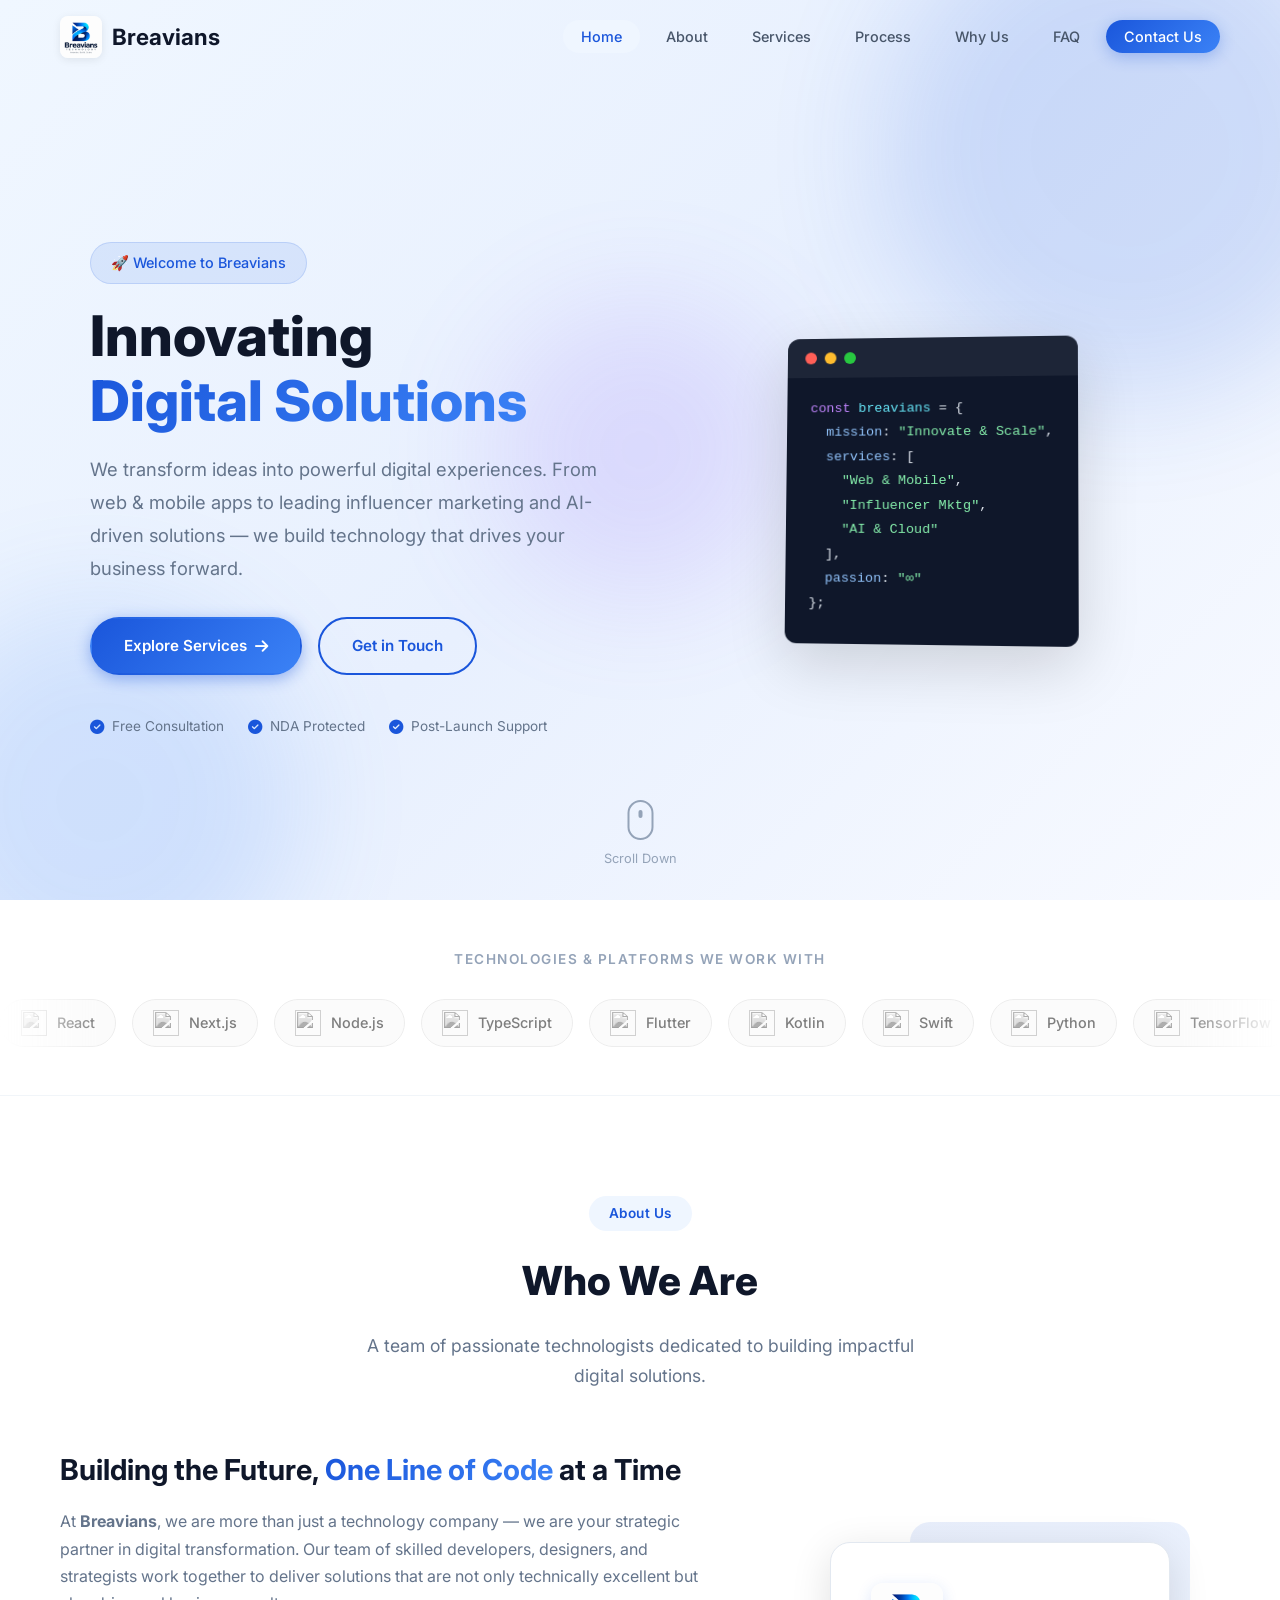
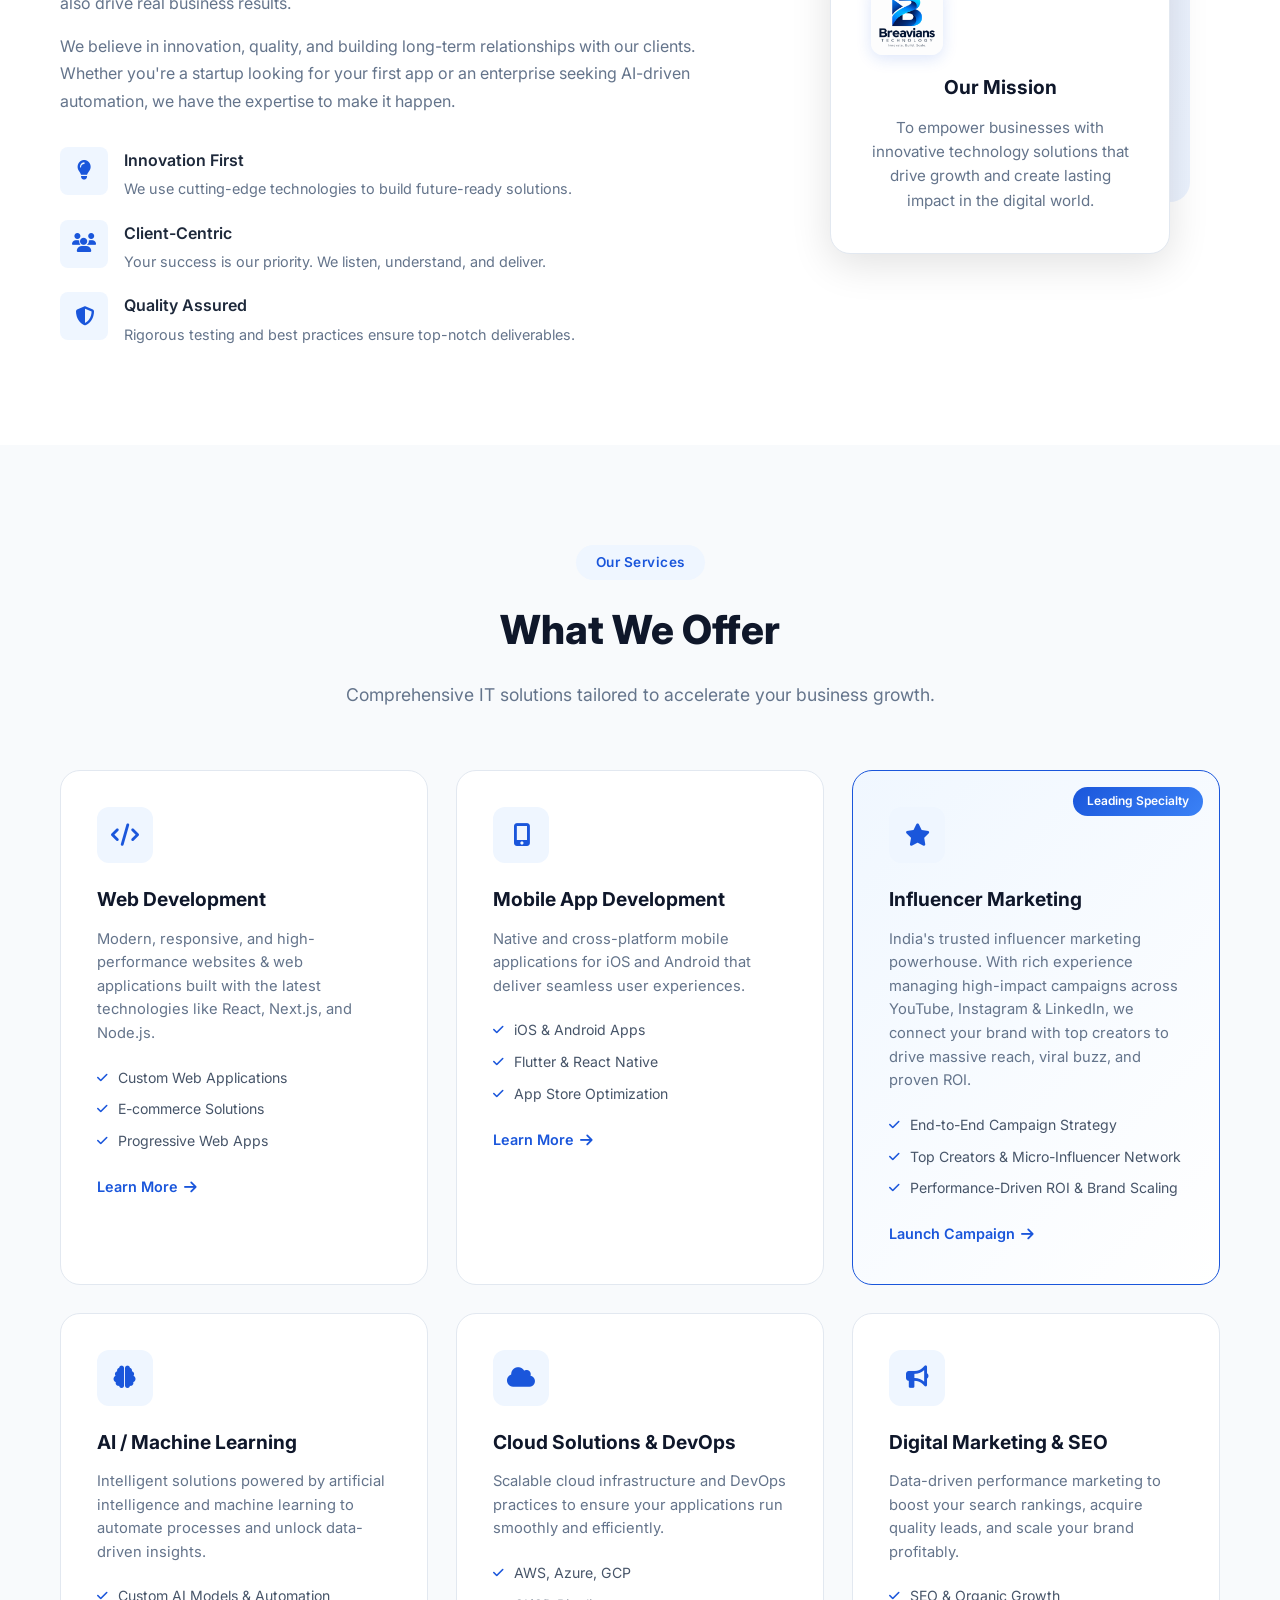
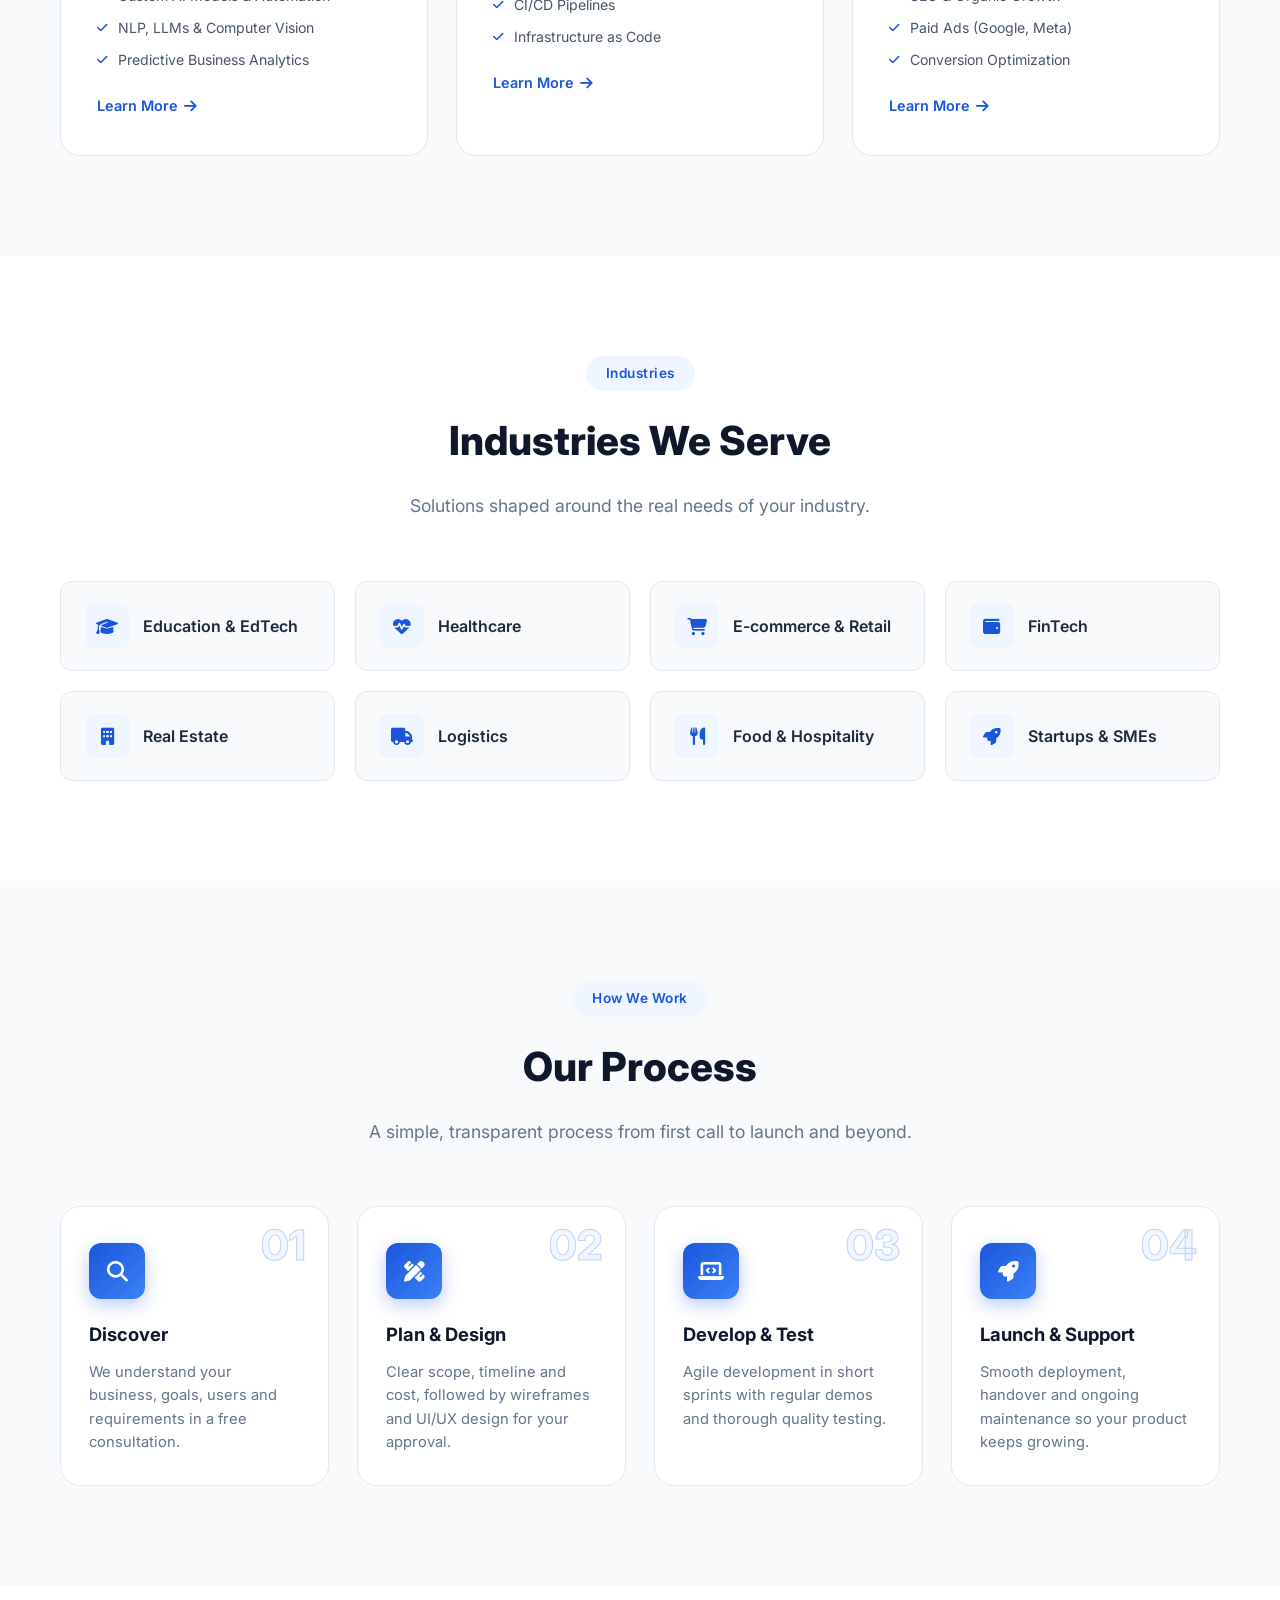
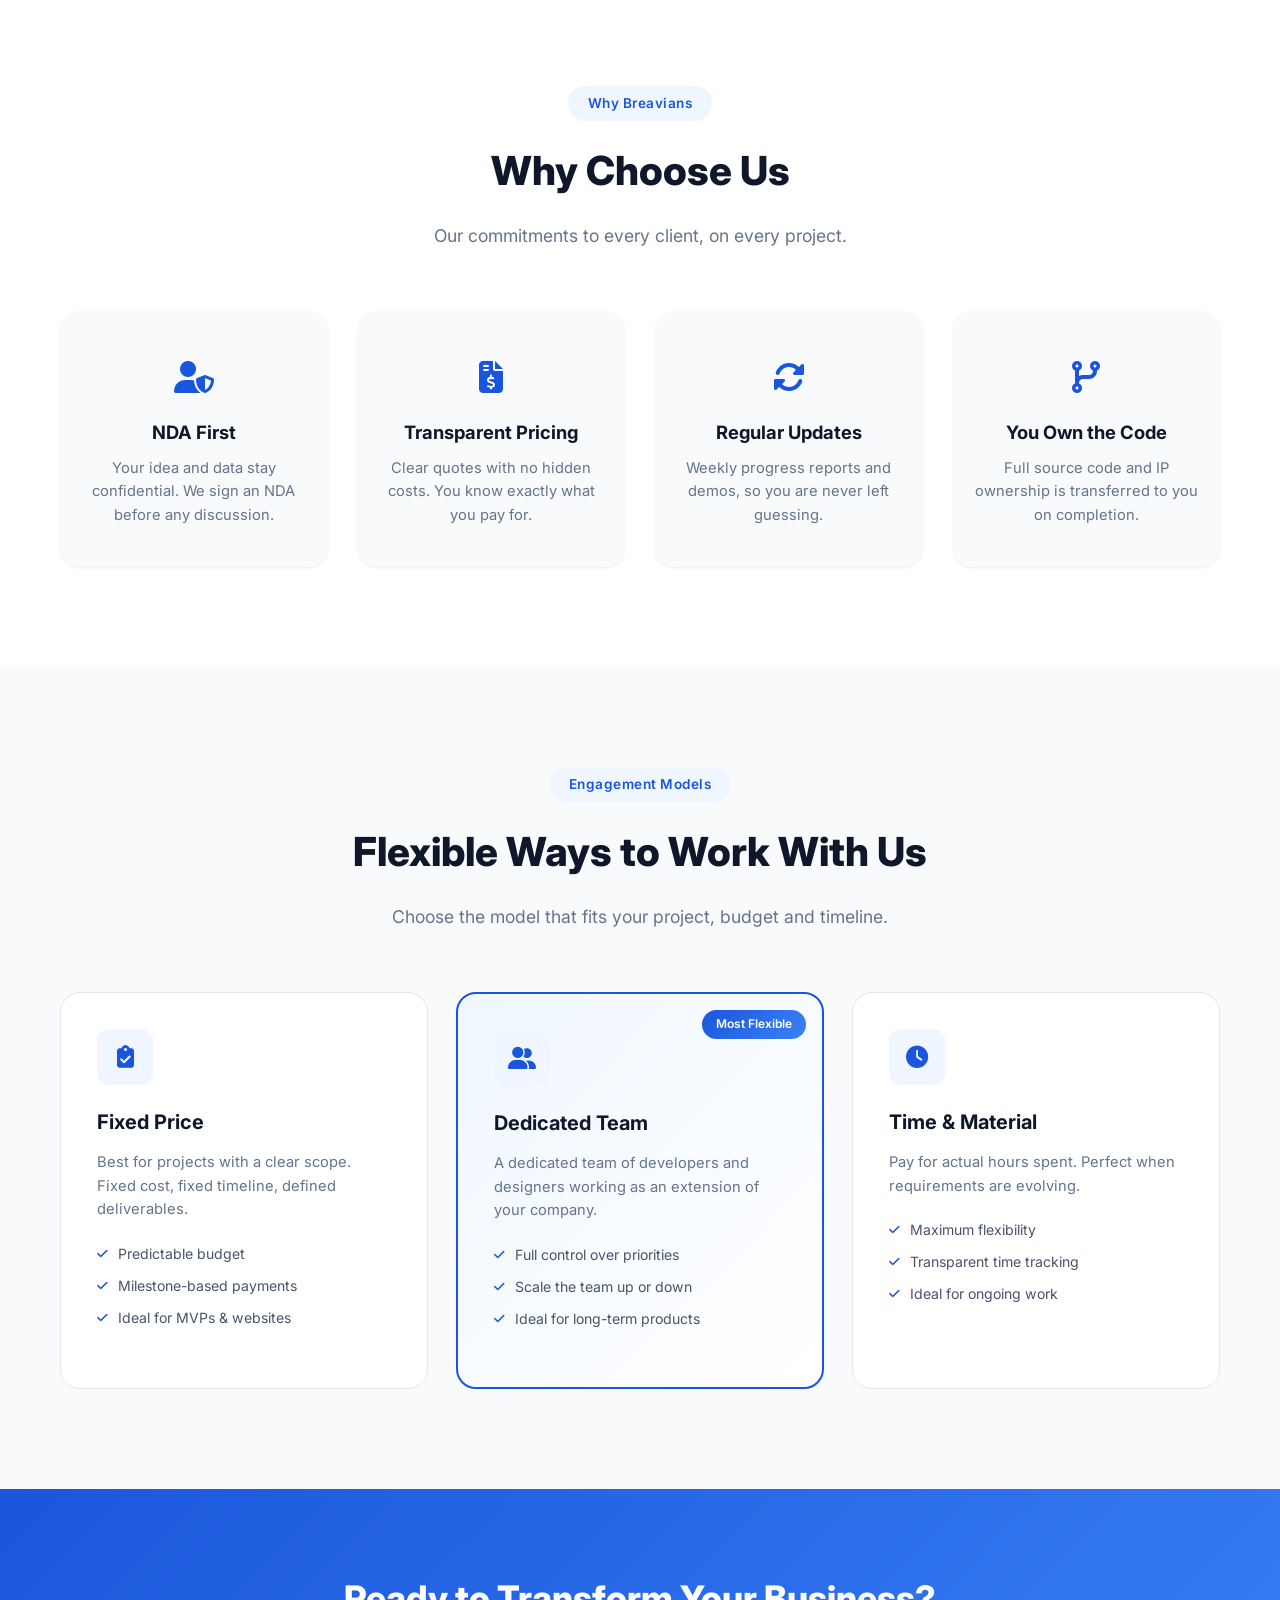
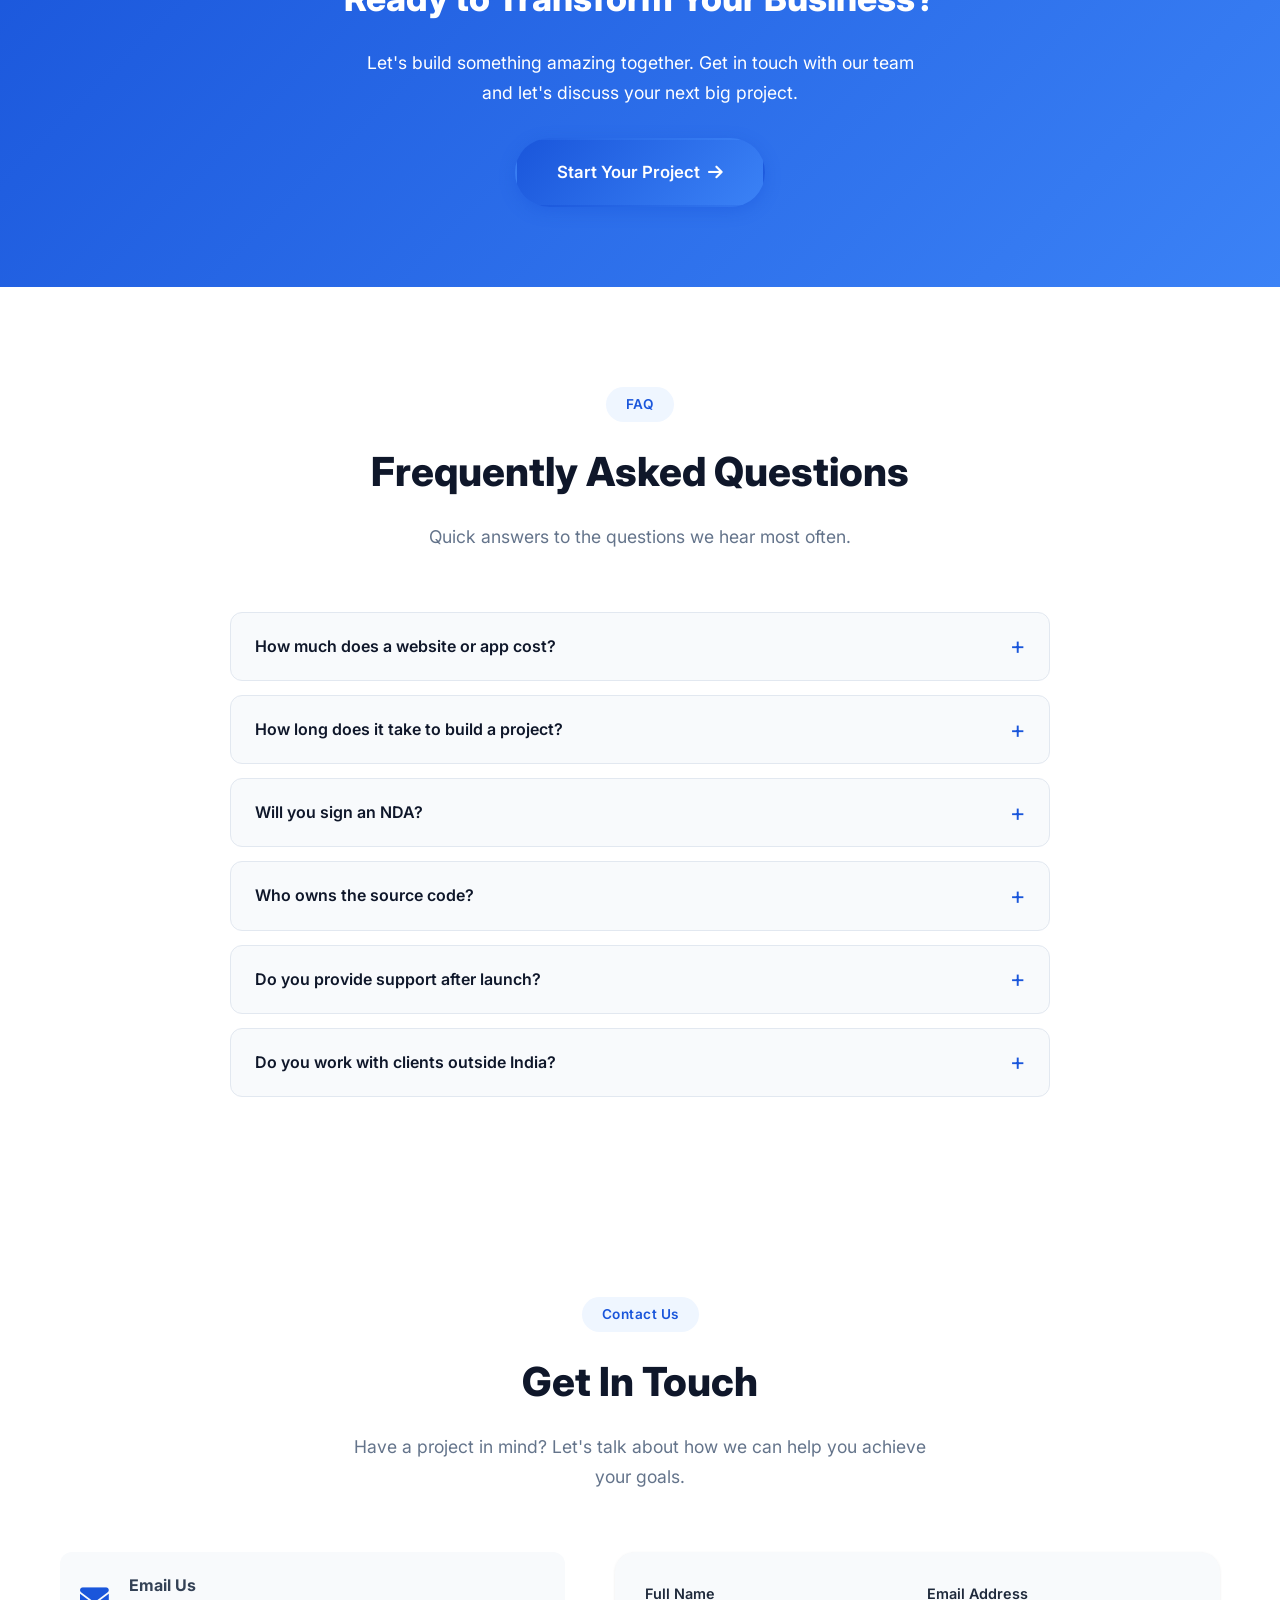
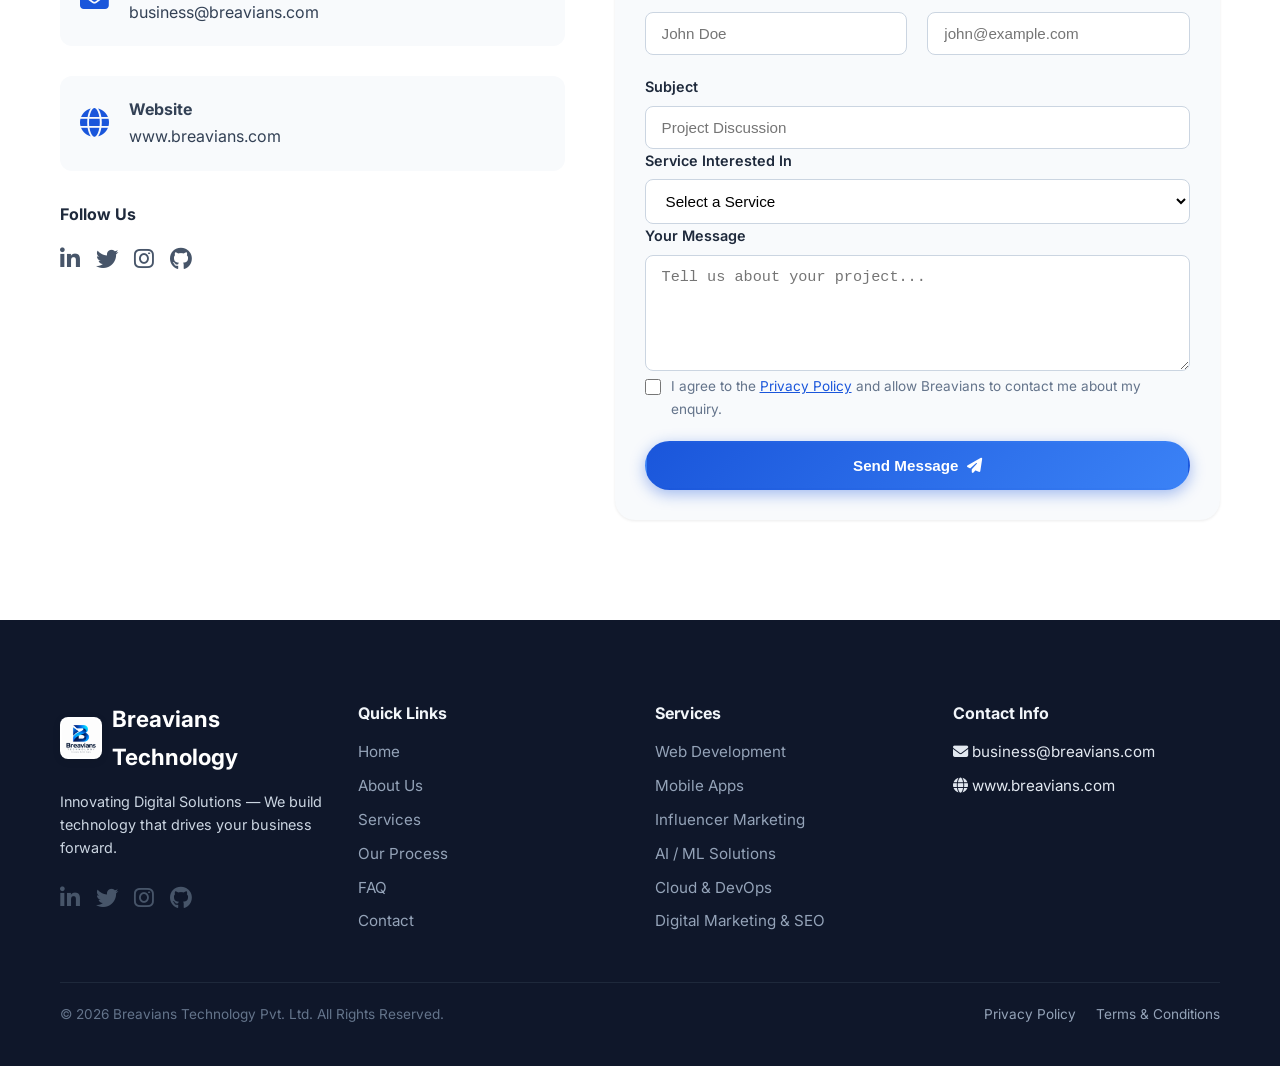
==== commit a7ea5c6a: "Add Breavians LinkedIn official link and highlight Influencer Marketing as top leading specialty" ====
--- a/index.html
+++ b/index.html
@@ -79,7 +79,7 @@
             <div class="hero-content" data-animate="fade-up">
                 <span class="hero-badge">🚀 Welcome to Breavians</span>
                 <h1>Innovating<br><span class="gradient-text">Digital Solutions</span></h1>
-                <p class="hero-description">We transform ideas into powerful digital experiences. From web & mobile apps to AI-driven solutions — we build technology that drives your business forward.</p>
+                <p class="hero-description">We transform ideas into powerful digital experiences. From web &amp; mobile apps to leading influencer marketing and AI-driven solutions — we build technology that drives your business forward.</p>
                 <div class="hero-buttons">
                     <a href="#services" class="btn btn-primary">
                         Explore Services
@@ -114,12 +114,11 @@
                         </div>
                         <div class="code-body">
                             <pre><code><span class="code-keyword">const</span> <span class="code-var">breavians</span> = {
-  <span class="code-key">mission</span>: <span class="code-string">"Innovate"</span>,
+  <span class="code-key">mission</span>: <span class="code-string">"Innovate &amp; Scale"</span>,
   <span class="code-key">services</span>: [
-    <span class="code-string">"Web Dev"</span>,
-    <span class="code-string">"Mobile Apps"</span>,
-    <span class="code-string">"AI / ML"</span>,
-    <span class="code-string">"Cloud"</span>
+    <span class="code-string">"Web &amp; Mobile"</span>,
+    <span class="code-string">"Influencer Mktg"</span>,
+    <span class="code-string">"AI &amp; Cloud"</span>
   ],
   <span class="code-key">passion</span>: <span class="code-string">"∞"</span>
 };</code></pre>
@@ -272,25 +271,39 @@
                 </div>
 
                 <div class="service-card featured" data-animate="fade-up" data-delay="200">
-                    <div class="featured-badge">Popular</div>
+                    <div class="featured-badge">Leading Specialty</div>
+                    <div class="service-icon">
+                        <i class="fas fa-star"></i>
+                    </div>
+                    <h3>Influencer Marketing</h3>
+                    <p>India's trusted influencer marketing powerhouse. With rich experience managing high-impact campaigns across YouTube, Instagram &amp; LinkedIn, we connect your brand with top creators to drive massive reach, viral buzz, and proven ROI.</p>
+                    <ul class="service-features">
+                        <li><i class="fas fa-check"></i> End-to-End Campaign Strategy</li>
+                        <li><i class="fas fa-check"></i> Top Creators &amp; Micro-Influencer Network</li>
+                        <li><i class="fas fa-check"></i> Performance-Driven ROI &amp; Brand Scaling</li>
+                    </ul>
+                    <a href="#contact" class="service-link">Launch Campaign <i class="fas fa-arrow-right"></i></a>
+                </div>
+
+                <div class="service-card" data-animate="fade-up" data-delay="300">
                     <div class="service-icon">
                         <i class="fas fa-brain"></i>
                     </div>
                     <h3>AI / Machine Learning</h3>
-                    <p>Intelligent solutions powered by artificial intelligence and machine learning to automate processes and unlock insights.</p>
-                    <ul class="service-features">
-                        <li><i class="fas fa-check"></i> Custom AI Models</li>
-                        <li><i class="fas fa-check"></i> NLP & Computer Vision</li>
-                        <li><i class="fas fa-check"></i> Predictive Analytics</li>
+                    <p>Intelligent solutions powered by artificial intelligence and machine learning to automate processes and unlock data-driven insights.</p>
+                    <ul class="service-features">
+                        <li><i class="fas fa-check"></i> Custom AI Models &amp; Automation</li>
+                        <li><i class="fas fa-check"></i> NLP, LLMs &amp; Computer Vision</li>
+                        <li><i class="fas fa-check"></i> Predictive Business Analytics</li>
                     </ul>
                     <a href="#contact" class="service-link">Learn More <i class="fas fa-arrow-right"></i></a>
                 </div>
 
-                <div class="service-card" data-animate="fade-up" data-delay="300">
+                <div class="service-card" data-animate="fade-up" data-delay="400">
                     <div class="service-icon">
                         <i class="fas fa-cloud"></i>
                     </div>
-                    <h3>Cloud Solutions & DevOps</h3>
+                    <h3>Cloud Solutions &amp; DevOps</h3>
                     <p>Scalable cloud infrastructure and DevOps practices to ensure your applications run smoothly and efficiently.</p>
                     <ul class="service-features">
                         <li><i class="fas fa-check"></i> AWS, Azure, GCP</li>
@@ -300,30 +313,16 @@
                     <a href="#contact" class="service-link">Learn More <i class="fas fa-arrow-right"></i></a>
                 </div>
 
-                <div class="service-card" data-animate="fade-up" data-delay="400">
+                <div class="service-card" data-animate="fade-up" data-delay="500">
                     <div class="service-icon">
                         <i class="fas fa-bullhorn"></i>
                     </div>
-                    <h3>Digital Marketing</h3>
-                    <p>Data-driven marketing strategies to boost your online presence, generate leads, and grow your brand.</p>
-                    <ul class="service-features">
-                        <li><i class="fas fa-check"></i> SEO & SEM</li>
-                        <li><i class="fas fa-check"></i> Social Media Marketing</li>
-                        <li><i class="fas fa-check"></i> Content Strategy</li>
-                    </ul>
-                    <a href="#contact" class="service-link">Learn More <i class="fas fa-arrow-right"></i></a>
-                </div>
-
-                <div class="service-card" data-animate="fade-up" data-delay="500">
-                    <div class="service-icon">
-                        <i class="fas fa-handshake"></i>
-                    </div>
-                    <h3>IT Consulting</h3>
-                    <p>Expert technology consulting to help you make informed decisions and build a robust technology roadmap.</p>
-                    <ul class="service-features">
-                        <li><i class="fas fa-check"></i> Technology Strategy</li>
-                        <li><i class="fas fa-check"></i> Digital Transformation</li>
-                        <li><i class="fas fa-check"></i> System Architecture</li>
+                    <h3>Digital Marketing &amp; SEO</h3>
+                    <p>Data-driven performance marketing to boost your search rankings, acquire quality leads, and scale your brand profitably.</p>
+                    <ul class="service-features">
+                        <li><i class="fas fa-check"></i> SEO &amp; Organic Growth</li>
+                        <li><i class="fas fa-check"></i> Paid Ads (Google, Meta)</li>
+                        <li><i class="fas fa-check"></i> Conversion Optimization</li>
                     </ul>
                     <a href="#contact" class="service-link">Learn More <i class="fas fa-arrow-right"></i></a>
                 </div>
@@ -548,7 +547,7 @@
                     <div class="contact-socials">
                         <h4>Follow Us</h4>
                         <div class="social-links">
-                            <a href="#" aria-label="LinkedIn"><i class="fab fa-linkedin-in"></i></a>
+                            <a href="https://www.linkedin.com/company/92799972/" target="_blank" rel="noopener noreferrer" aria-label="LinkedIn"><i class="fab fa-linkedin-in"></i></a>
                             <a href="#" aria-label="Twitter"><i class="fab fa-twitter"></i></a>
                             <a href="#" aria-label="Instagram"><i class="fab fa-instagram"></i></a>
                             <a href="#" aria-label="GitHub"><i class="fab fa-github"></i></a>
@@ -575,12 +574,12 @@
                             <label for="service">Service Interested In</label>
                             <select id="service" name="service">
                                 <option value="">Select a Service</option>
+                                <option value="influencer">Influencer Marketing</option>
                                 <option value="web">Web Development</option>
                                 <option value="mobile">Mobile App Development</option>
                                 <option value="ai">AI / Machine Learning</option>
-                                <option value="cloud">Cloud Solutions & DevOps</option>
-                                <option value="marketing">Digital Marketing</option>
-                                <option value="consulting">IT Consulting</option>
+                                <option value="cloud">Cloud Solutions &amp; DevOps</option>
+                                <option value="marketing">Digital Marketing &amp; SEO</option>
                             </select>
                         </div>
                         <div class="form-group">
@@ -613,7 +612,7 @@
                     </a>
                     <p>Innovating Digital Solutions — We build technology that drives your business forward.</p>
                     <div class="social-links">
-                        <a href="#" aria-label="LinkedIn"><i class="fab fa-linkedin-in"></i></a>
+                        <a href="https://www.linkedin.com/company/92799972/" target="_blank" rel="noopener noreferrer" aria-label="LinkedIn"><i class="fab fa-linkedin-in"></i></a>
                         <a href="#" aria-label="Twitter"><i class="fab fa-twitter"></i></a>
                         <a href="#" aria-label="Instagram"><i class="fab fa-instagram"></i></a>
                         <a href="#" aria-label="GitHub"><i class="fab fa-github"></i></a>
@@ -635,10 +634,10 @@
                     <ul>
                         <li><a href="#services">Web Development</a></li>
                         <li><a href="#services">Mobile Apps</a></li>
-                        <li><a href="#services">AI / ML</a></li>
-                        <li><a href="#services">Cloud & DevOps</a></li>
-                        <li><a href="#services">Digital Marketing</a></li>
-                        <li><a href="#services">IT Consulting</a></li>
+                        <li><a href="#services">Influencer Marketing</a></li>
+                        <li><a href="#services">AI / ML Solutions</a></li>
+                        <li><a href="#services">Cloud &amp; DevOps</a></li>
+                        <li><a href="#services">Digital Marketing &amp; SEO</a></li>
                     </ul>
                 </div>
                 <div class="footer-links">
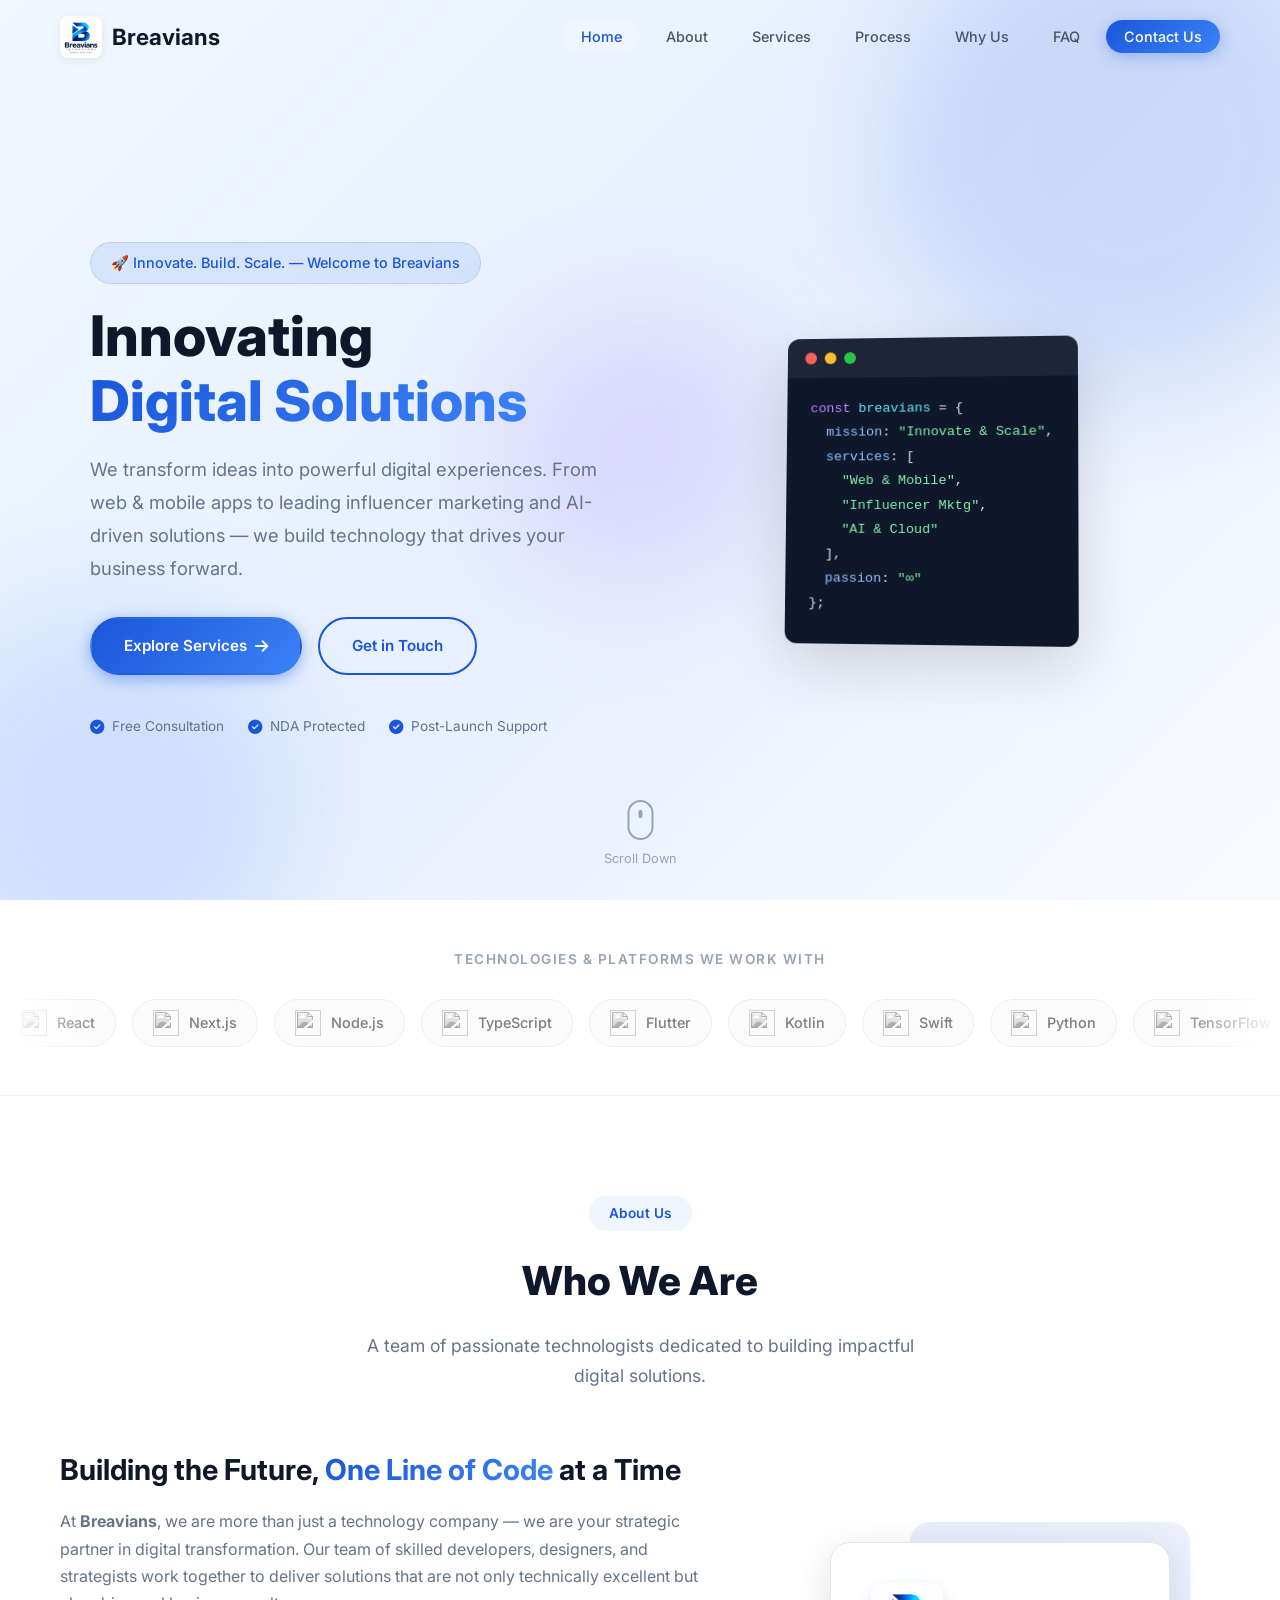
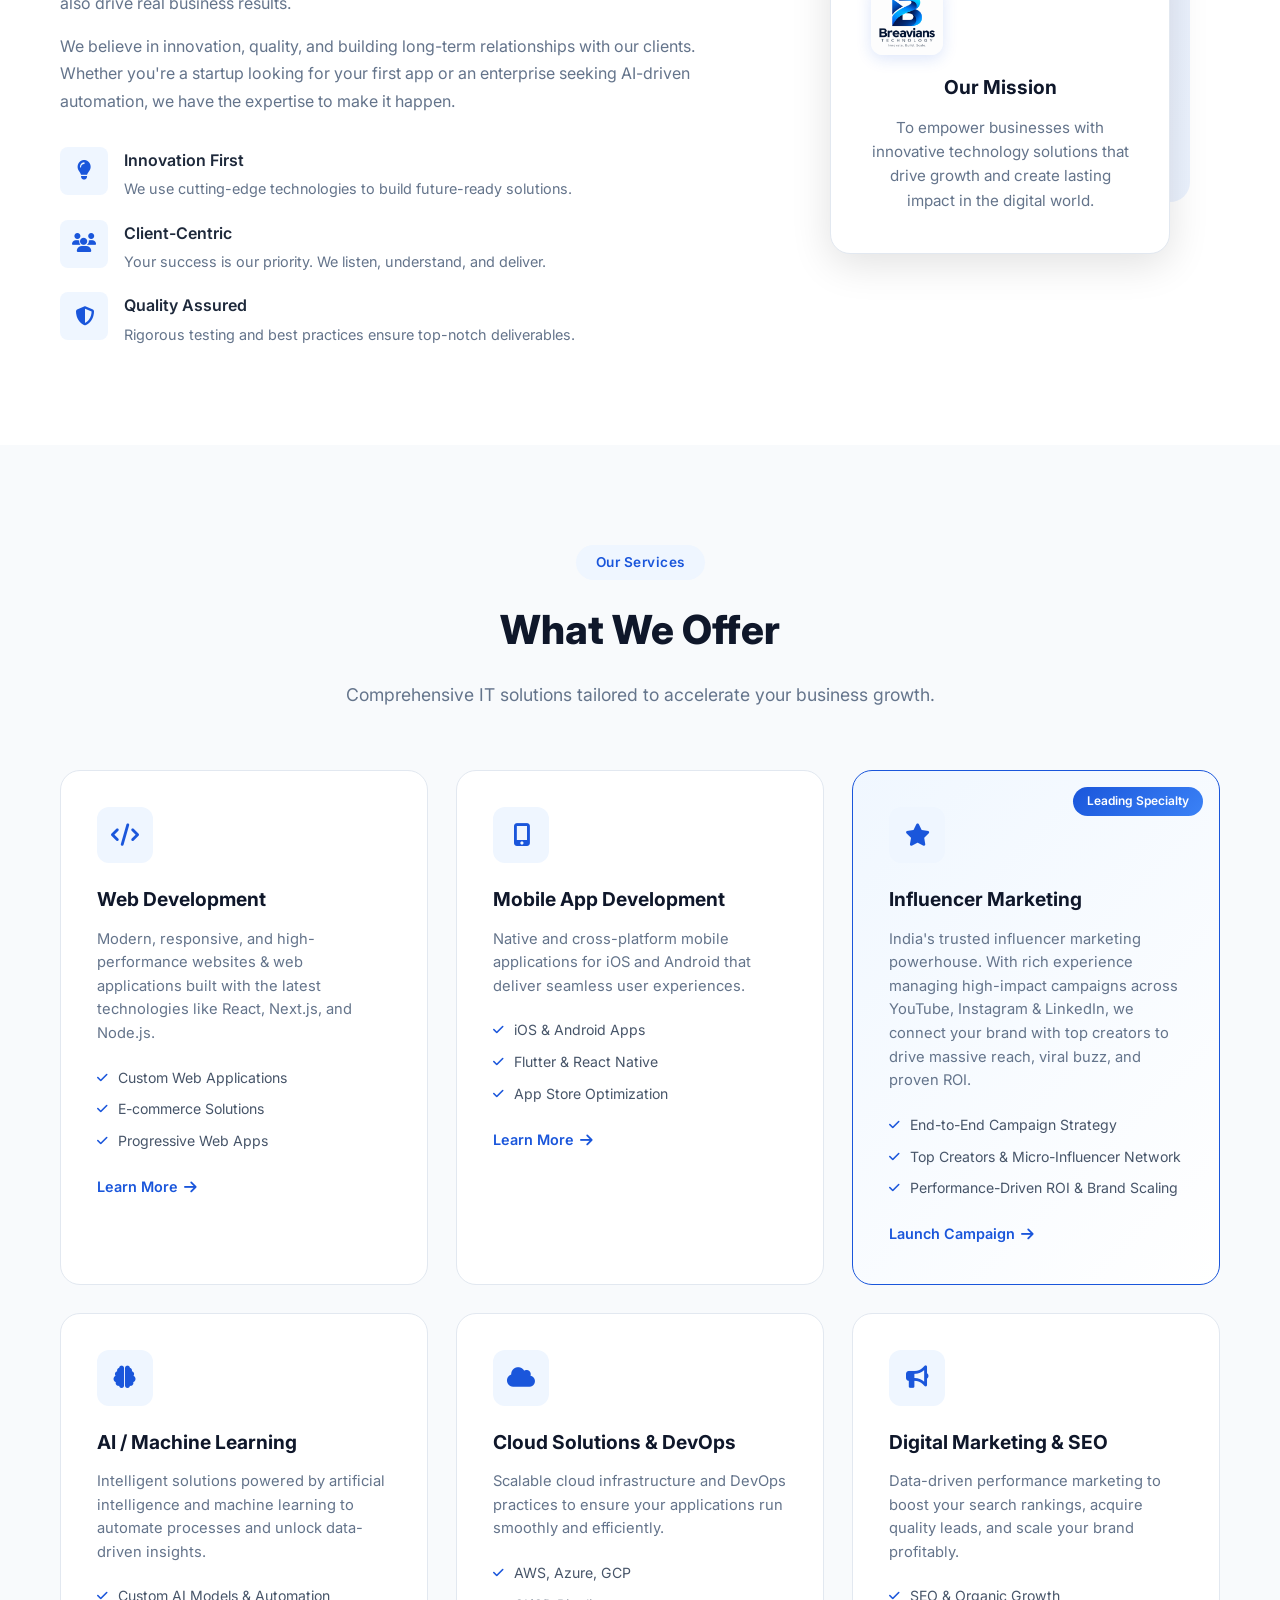
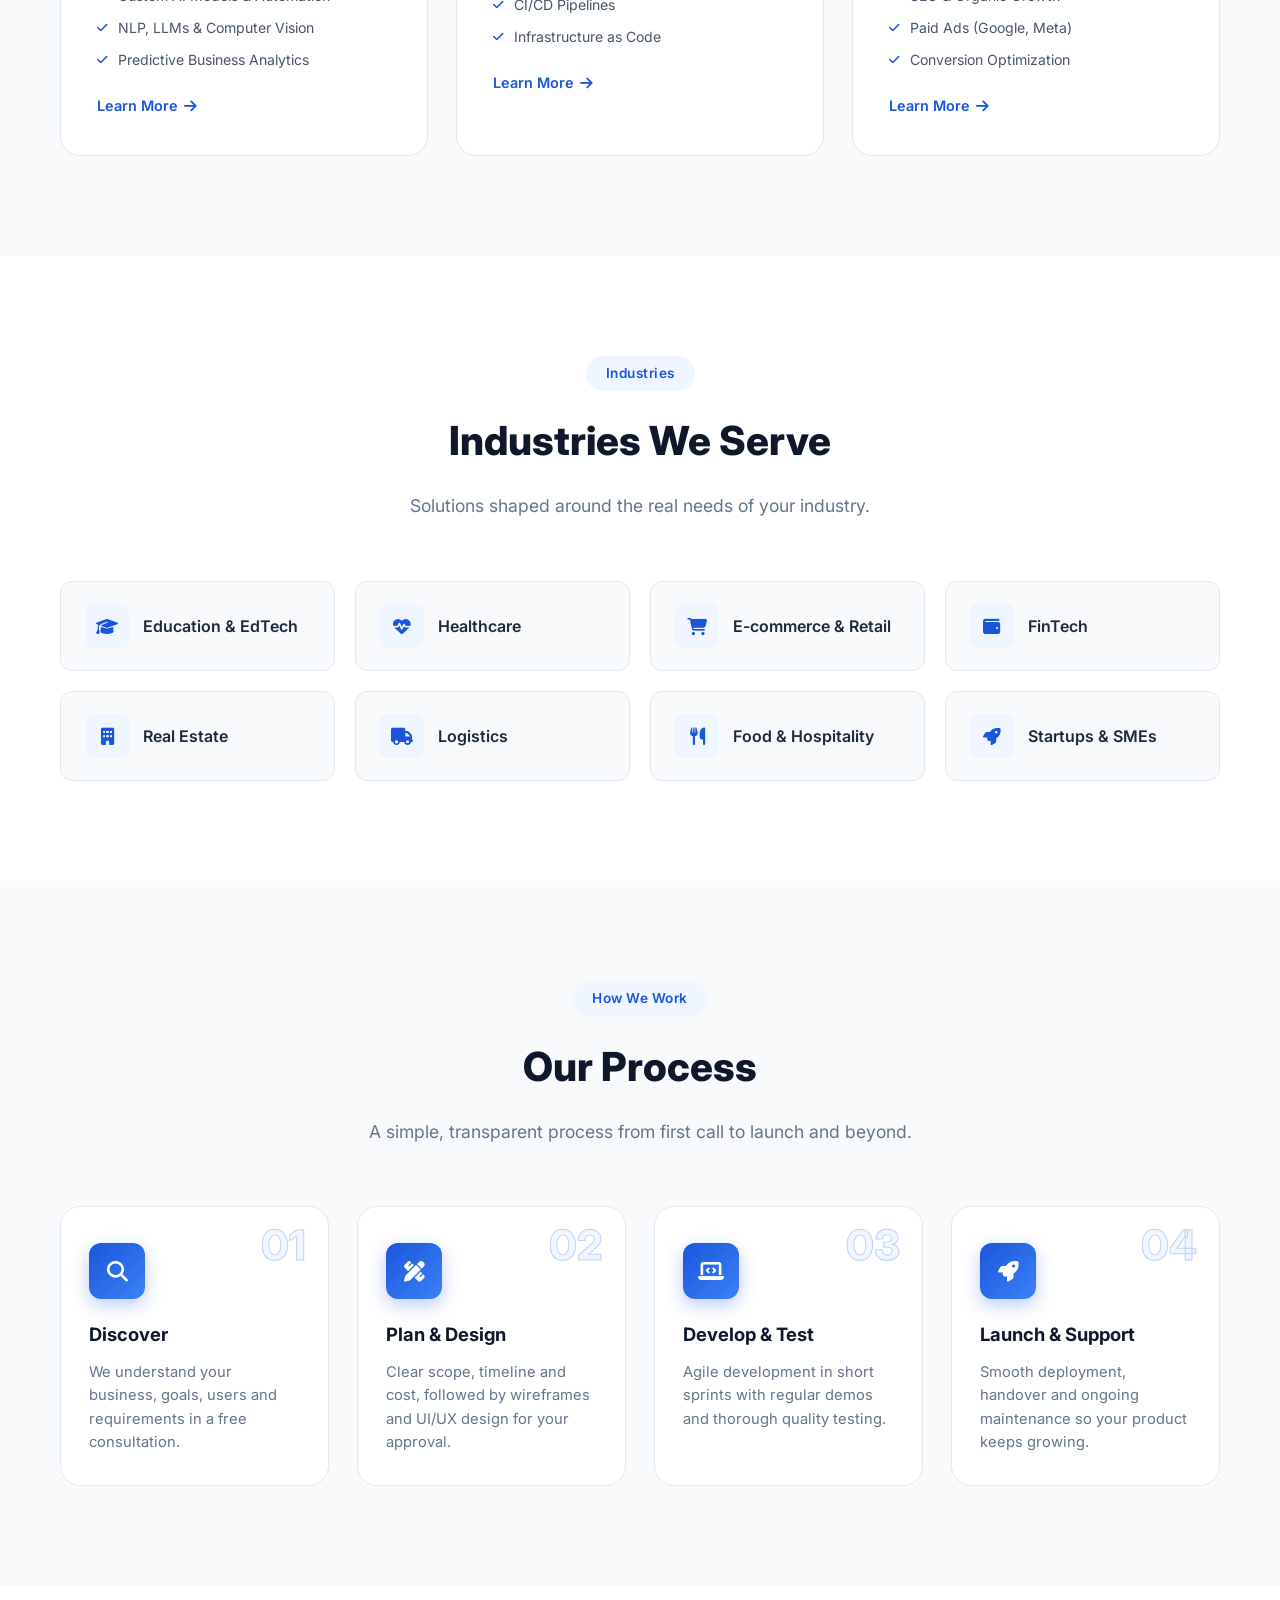
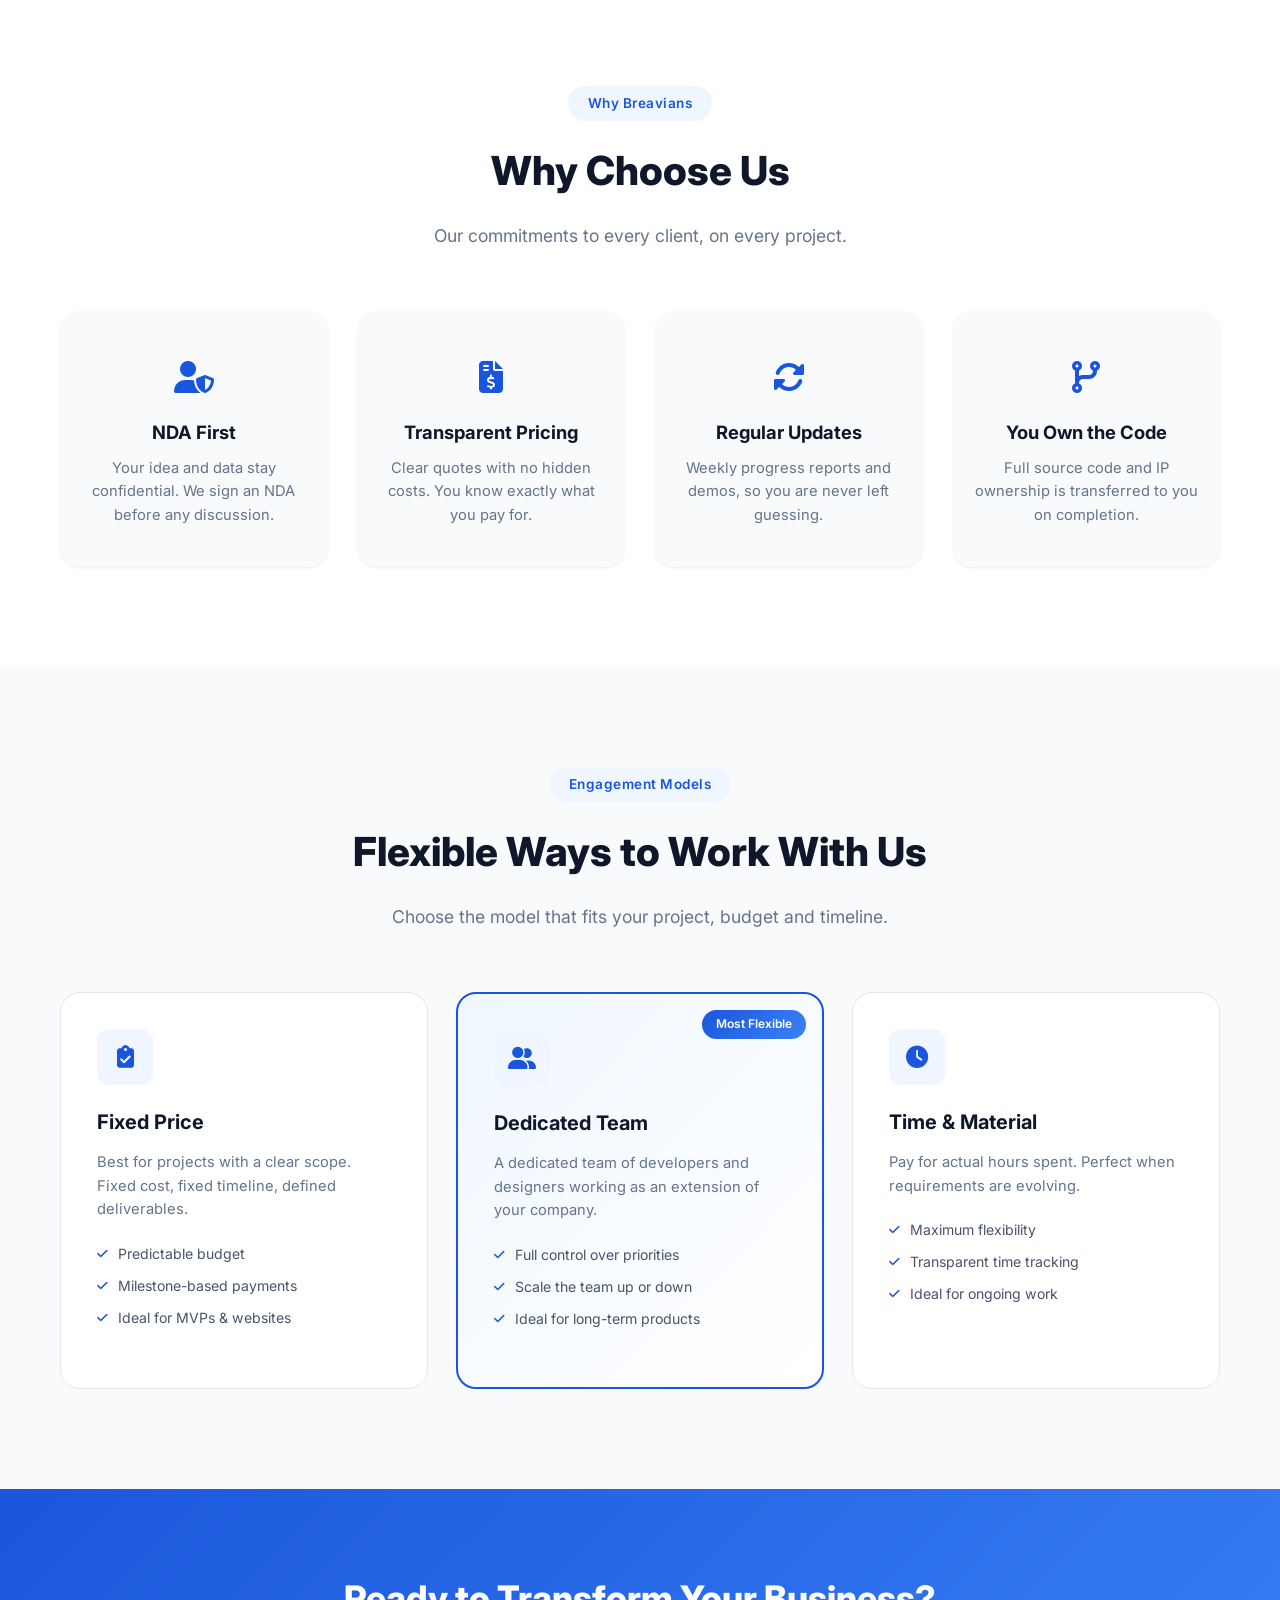
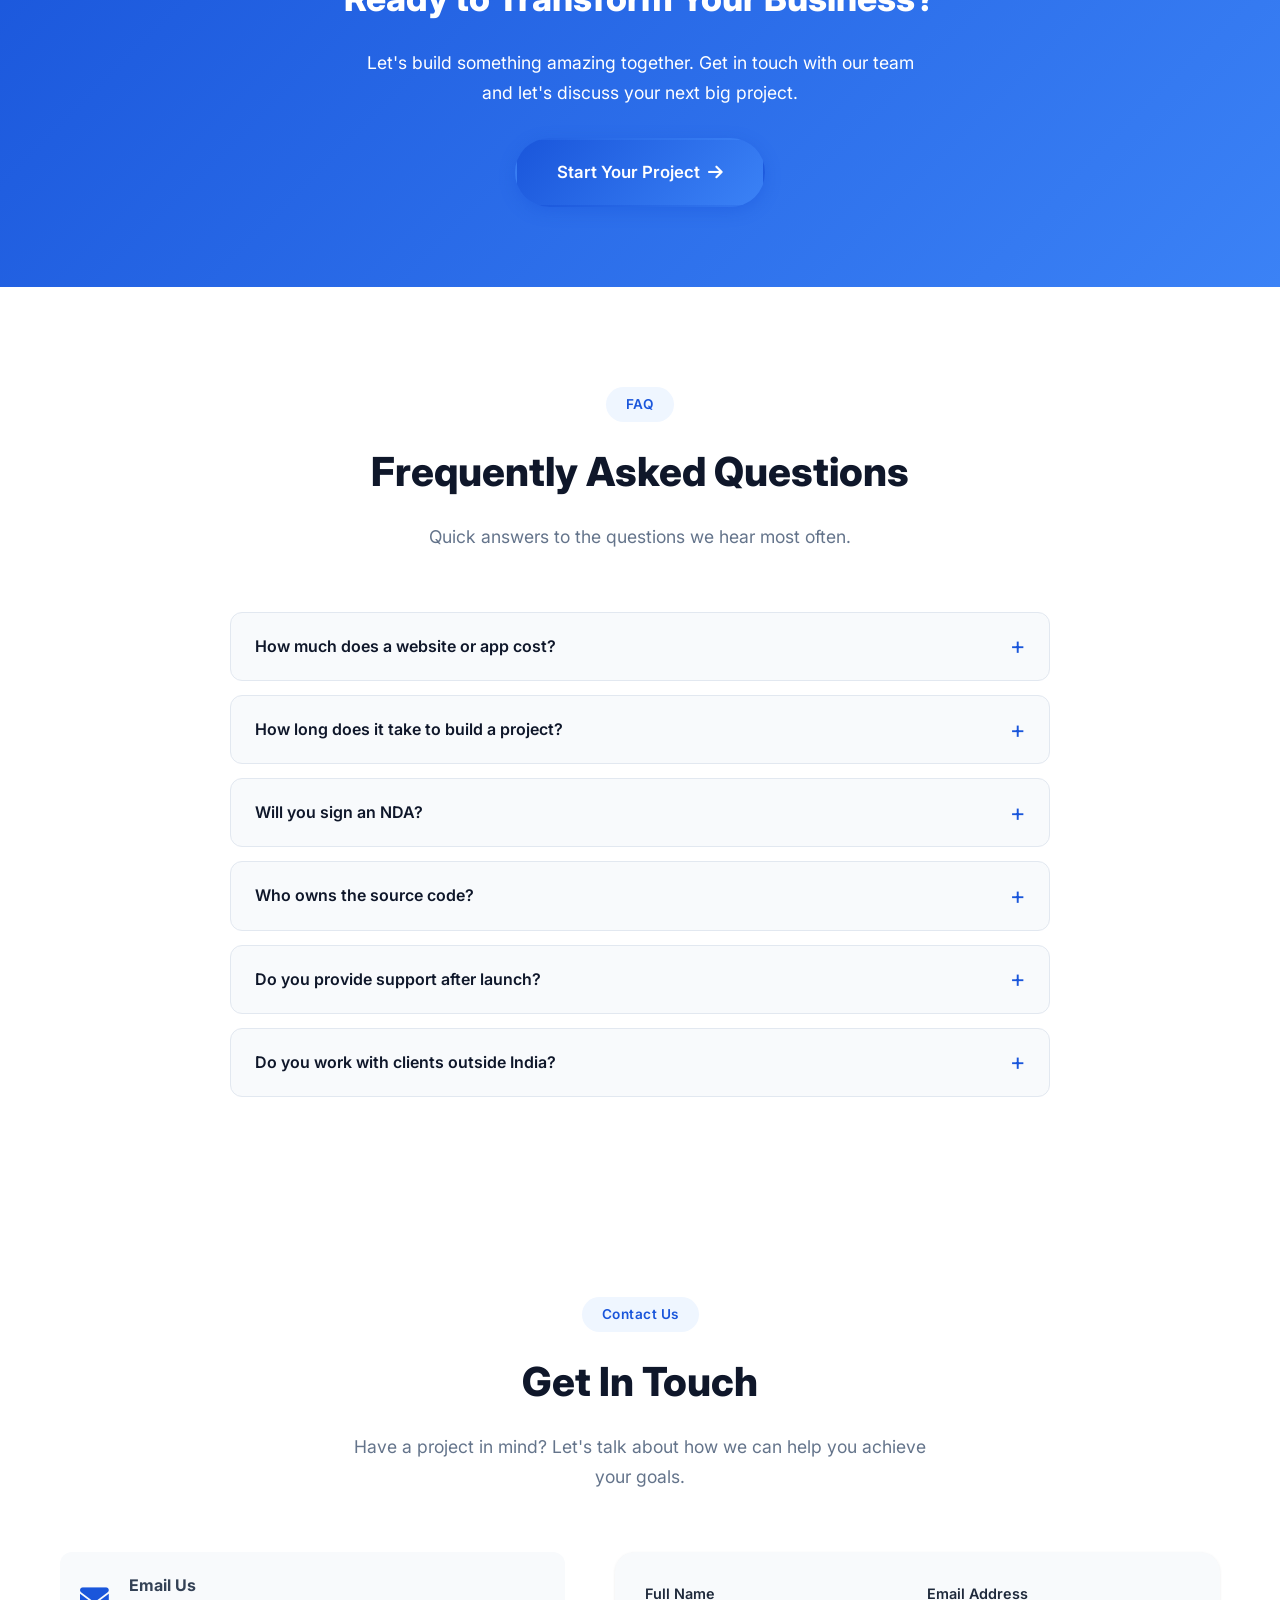
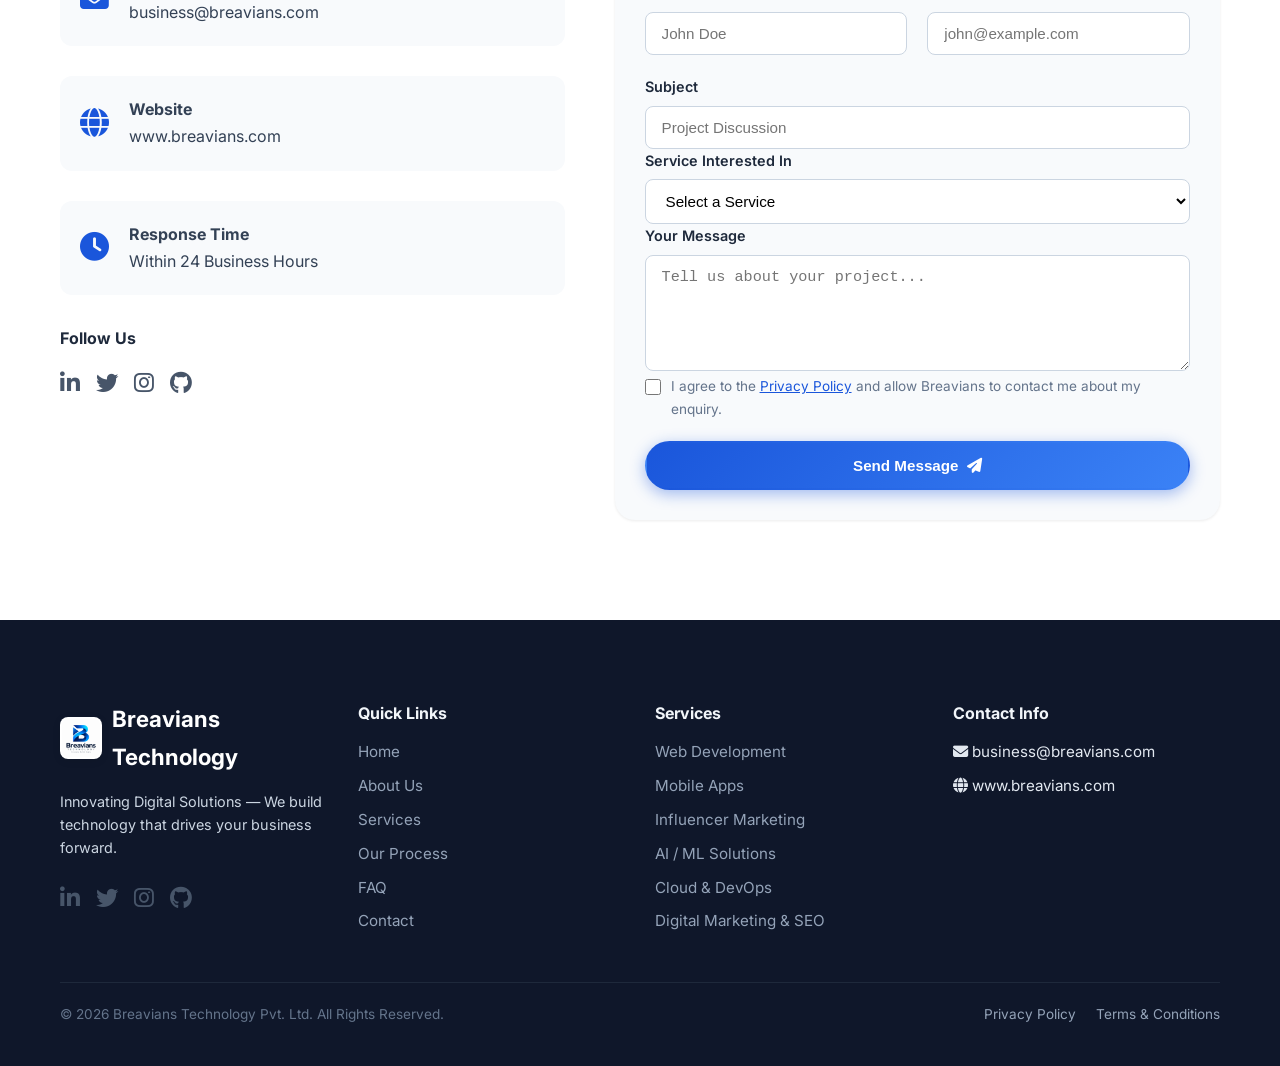
==== commit d78bd140: "Polish branding: Add crisp favicon, 3rd contact card, official motto in hero, and set all social lin" ====
--- a/index.html
+++ b/index.html
@@ -5,20 +5,20 @@
     <meta name="viewport" content="width=device-width, initial-scale=1.0">
     <meta name="description" content="Breavians - Innovating Digital Solutions. We offer Web Development, Mobile App Development, AI/ML, Cloud Solutions, Digital Marketing & IT Consulting.">
     <meta name="keywords" content="Breavians, IT Services, Web Development, Mobile App Development, AI, Machine Learning, Cloud Solutions, DevOps, Digital Marketing, IT Consulting">
-    <title>Breavians - Innovating Digital Solutions</title>
+    <title>Breavians Technology - Innovate. Build. Scale. | IT &amp; Influencer Marketing</title>
     <link rel="canonical" href="https://www.breavians.com/">
     <meta name="theme-color" content="#1a56db">
 
     <!-- Open Graph / Social link previews (WhatsApp, LinkedIn, Facebook) -->
     <meta property="og:type" content="website">
     <meta property="og:site_name" content="Breavians Technology">
-    <meta property="og:title" content="Breavians Technology - Innovating Digital Solutions">
-    <meta property="og:description" content="Web & Mobile App Development, AI/ML, Cloud & DevOps, Digital Marketing and IT Consulting.">
+    <meta property="og:title" content="Breavians Technology - Innovate. Build. Scale.">
+    <meta property="og:description" content="Web &amp; Mobile App Development, Influencer Marketing, AI/ML, Cloud &amp; DevOps, Digital Marketing &amp; SEO.">
     <meta property="og:url" content="https://www.breavians.com/">
     <meta property="og:image" content="https://www.breavians.com/images/logo.png">
     <meta name="twitter:card" content="summary">
-    <meta name="twitter:title" content="Breavians Technology - Innovating Digital Solutions">
-    <meta name="twitter:description" content="Web & Mobile App Development, AI/ML, Cloud & DevOps, Digital Marketing and IT Consulting.">
+    <meta name="twitter:title" content="Breavians Technology - Innovate. Build. Scale.">
+    <meta name="twitter:description" content="Web &amp; Mobile App Development, Influencer Marketing, AI/ML, Cloud &amp; DevOps, Digital Marketing &amp; SEO.">
     <meta name="twitter:image" content="https://www.breavians.com/images/logo.png">
 
     <!-- Structured data for Google -->
@@ -31,11 +31,12 @@
         "url": "https://www.breavians.com/",
         "logo": "https://www.breavians.com/images/logo.png",
         "email": "business@breavians.com",
-        "slogan": "Innovating Digital Solutions"
+        "slogan": "Innovate. Build. Scale."
     }
     </script>
 
-    <link rel="icon" type="image/png" href="images/logo.png">
+    <link rel="icon" type="image/png" href="images/favicon.png">
+    <link rel="apple-touch-icon" href="images/favicon.png">
     <link rel="stylesheet" href="css/style.css">
     <link rel="preconnect" href="https://fonts.googleapis.com">
     <link rel="preconnect" href="https://fonts.gstatic.com" crossorigin>
@@ -77,7 +78,7 @@
         </div>
         <div class="container hero-container">
             <div class="hero-content" data-animate="fade-up">
-                <span class="hero-badge">🚀 Welcome to Breavians</span>
+                <span class="hero-badge">🚀 Innovate. Build. Scale. — Welcome to Breavians</span>
                 <h1>Innovating<br><span class="gradient-text">Digital Solutions</span></h1>
                 <p class="hero-description">We transform ideas into powerful digital experiences. From web &amp; mobile apps to leading influencer marketing and AI-driven solutions — we build technology that drives your business forward.</p>
                 <div class="hero-buttons">
@@ -544,13 +545,22 @@
                             <p>www.breavians.com</p>
                         </div>
                     </div>
+                    <div class="contact-card">
+                        <div class="contact-icon">
+                            <i class="fas fa-clock"></i>
+                        </div>
+                        <div>
+                            <h4>Response Time</h4>
+                            <p>Within 24 Business Hours</p>
+                        </div>
+                    </div>
                     <div class="contact-socials">
                         <h4>Follow Us</h4>
                         <div class="social-links">
                             <a href="https://www.linkedin.com/company/92799972/" target="_blank" rel="noopener noreferrer" aria-label="LinkedIn"><i class="fab fa-linkedin-in"></i></a>
-                            <a href="#" aria-label="Twitter"><i class="fab fa-twitter"></i></a>
-                            <a href="#" aria-label="Instagram"><i class="fab fa-instagram"></i></a>
-                            <a href="#" aria-label="GitHub"><i class="fab fa-github"></i></a>
+                            <a href="https://www.linkedin.com/company/92799972/" target="_blank" rel="noopener noreferrer" aria-label="Twitter"><i class="fab fa-twitter"></i></a>
+                            <a href="https://www.linkedin.com/company/92799972/" target="_blank" rel="noopener noreferrer" aria-label="Instagram"><i class="fab fa-instagram"></i></a>
+                            <a href="https://www.linkedin.com/company/92799972/" target="_blank" rel="noopener noreferrer" aria-label="GitHub"><i class="fab fa-github"></i></a>
                         </div>
                     </div>
                 </div>
@@ -613,9 +623,9 @@
                     <p>Innovating Digital Solutions — We build technology that drives your business forward.</p>
                     <div class="social-links">
                         <a href="https://www.linkedin.com/company/92799972/" target="_blank" rel="noopener noreferrer" aria-label="LinkedIn"><i class="fab fa-linkedin-in"></i></a>
-                        <a href="#" aria-label="Twitter"><i class="fab fa-twitter"></i></a>
-                        <a href="#" aria-label="Instagram"><i class="fab fa-instagram"></i></a>
-                        <a href="#" aria-label="GitHub"><i class="fab fa-github"></i></a>
+                        <a href="https://www.linkedin.com/company/92799972/" target="_blank" rel="noopener noreferrer" aria-label="Twitter"><i class="fab fa-twitter"></i></a>
+                        <a href="https://www.linkedin.com/company/92799972/" target="_blank" rel="noopener noreferrer" aria-label="Instagram"><i class="fab fa-instagram"></i></a>
+                        <a href="https://www.linkedin.com/company/92799972/" target="_blank" rel="noopener noreferrer" aria-label="GitHub"><i class="fab fa-github"></i></a>
                     </div>
                 </div>
                 <div class="footer-links">
